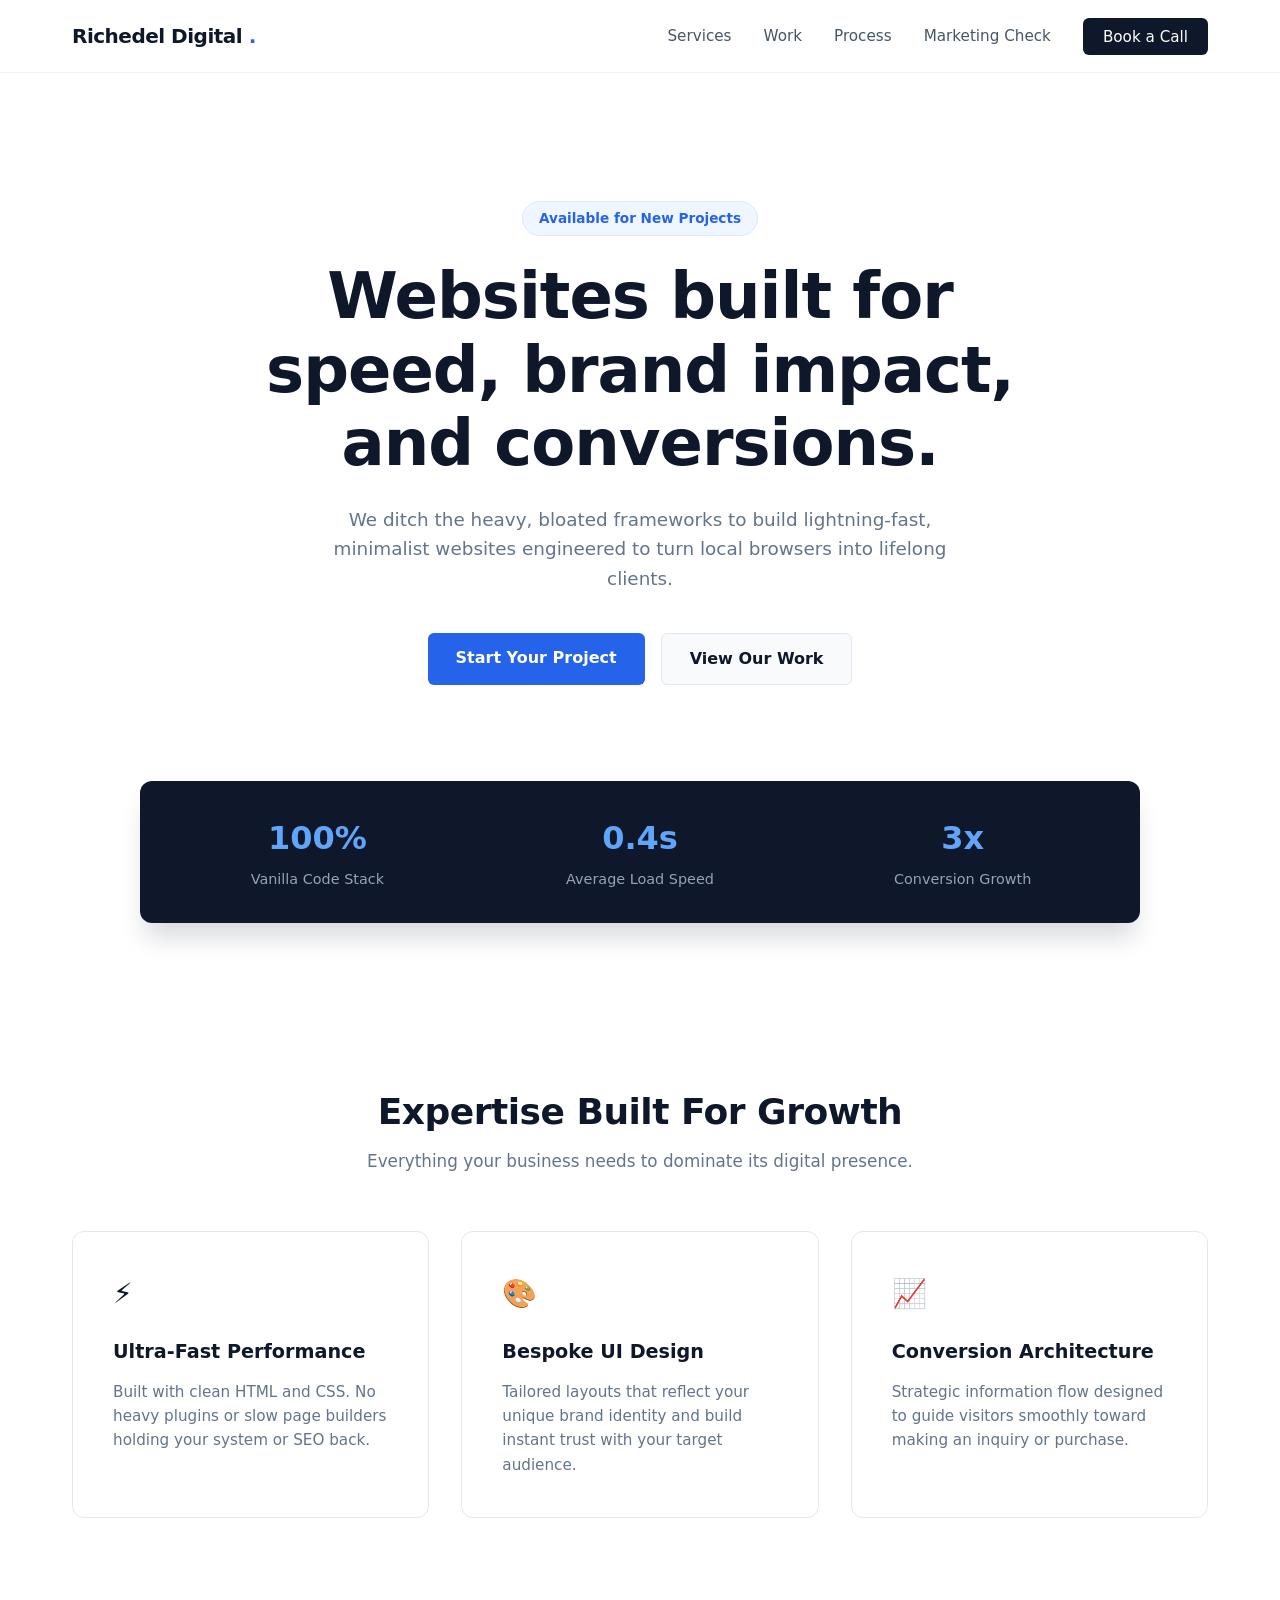
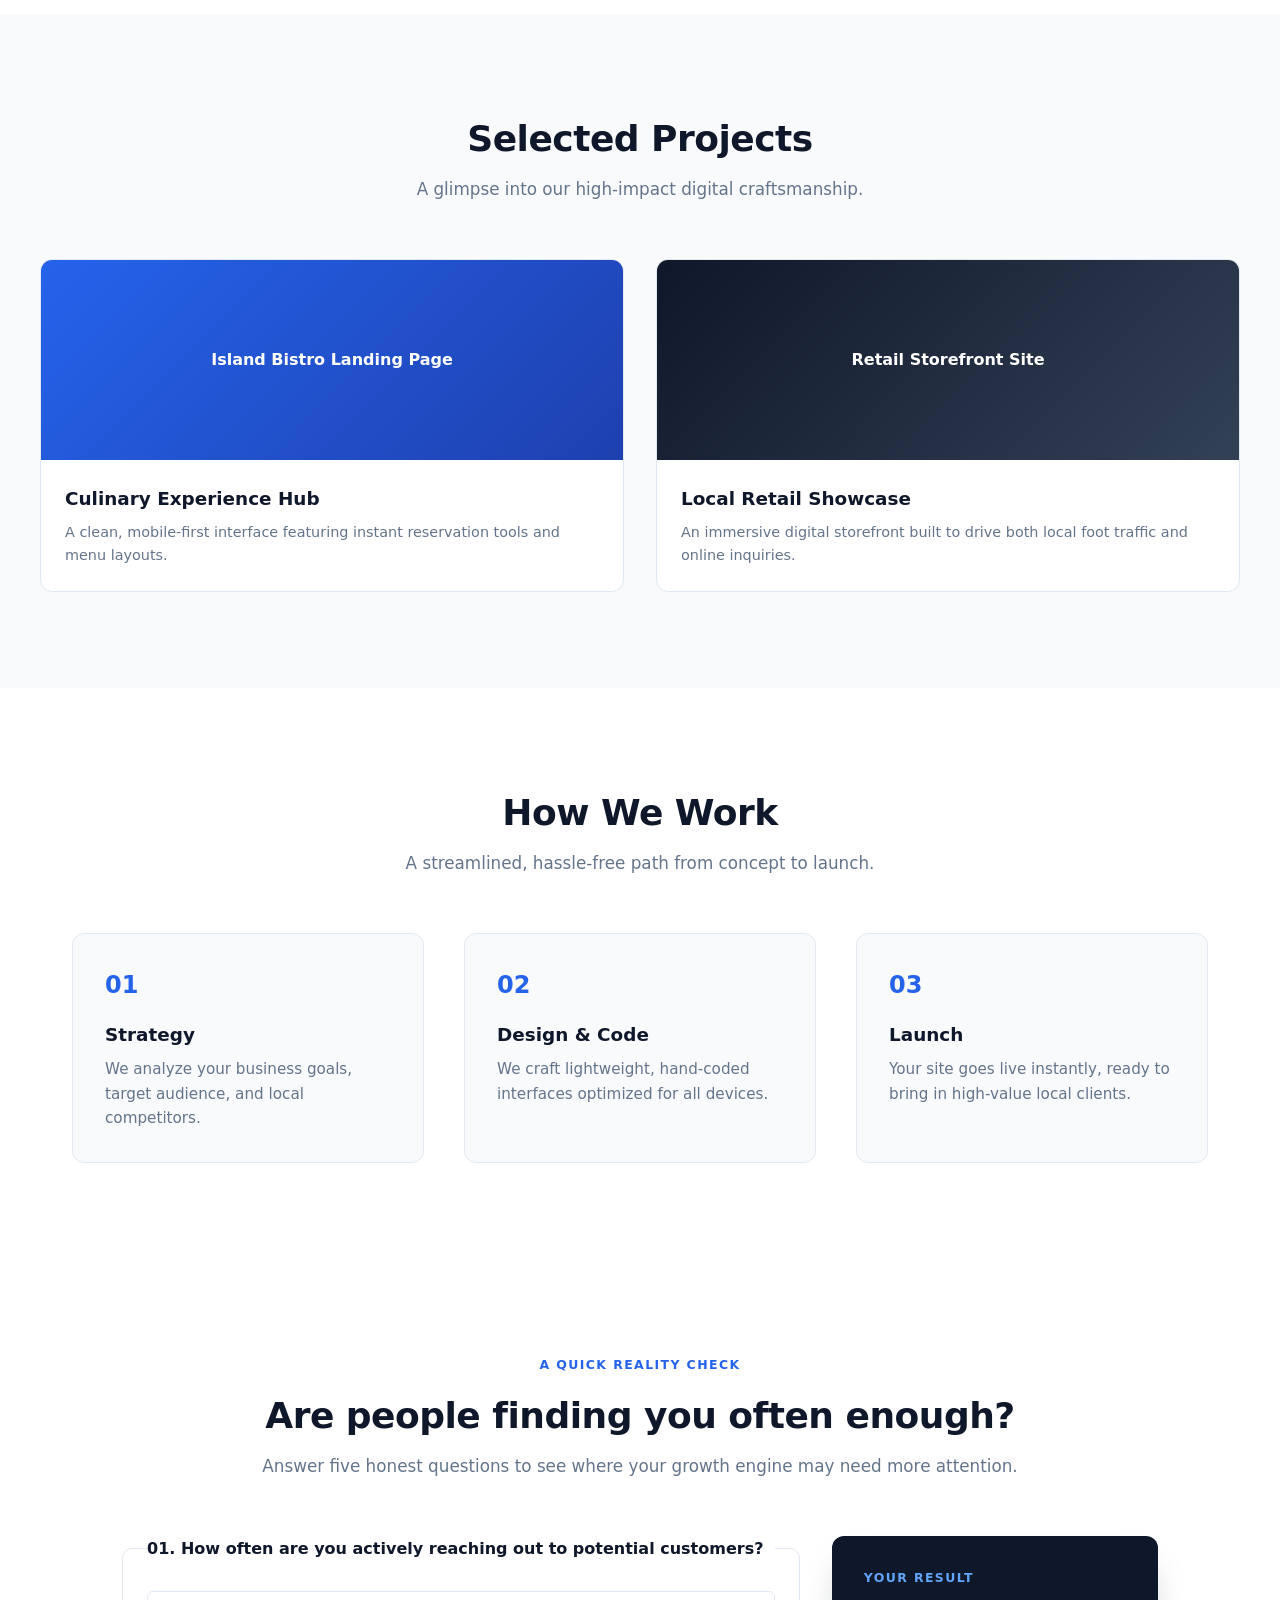
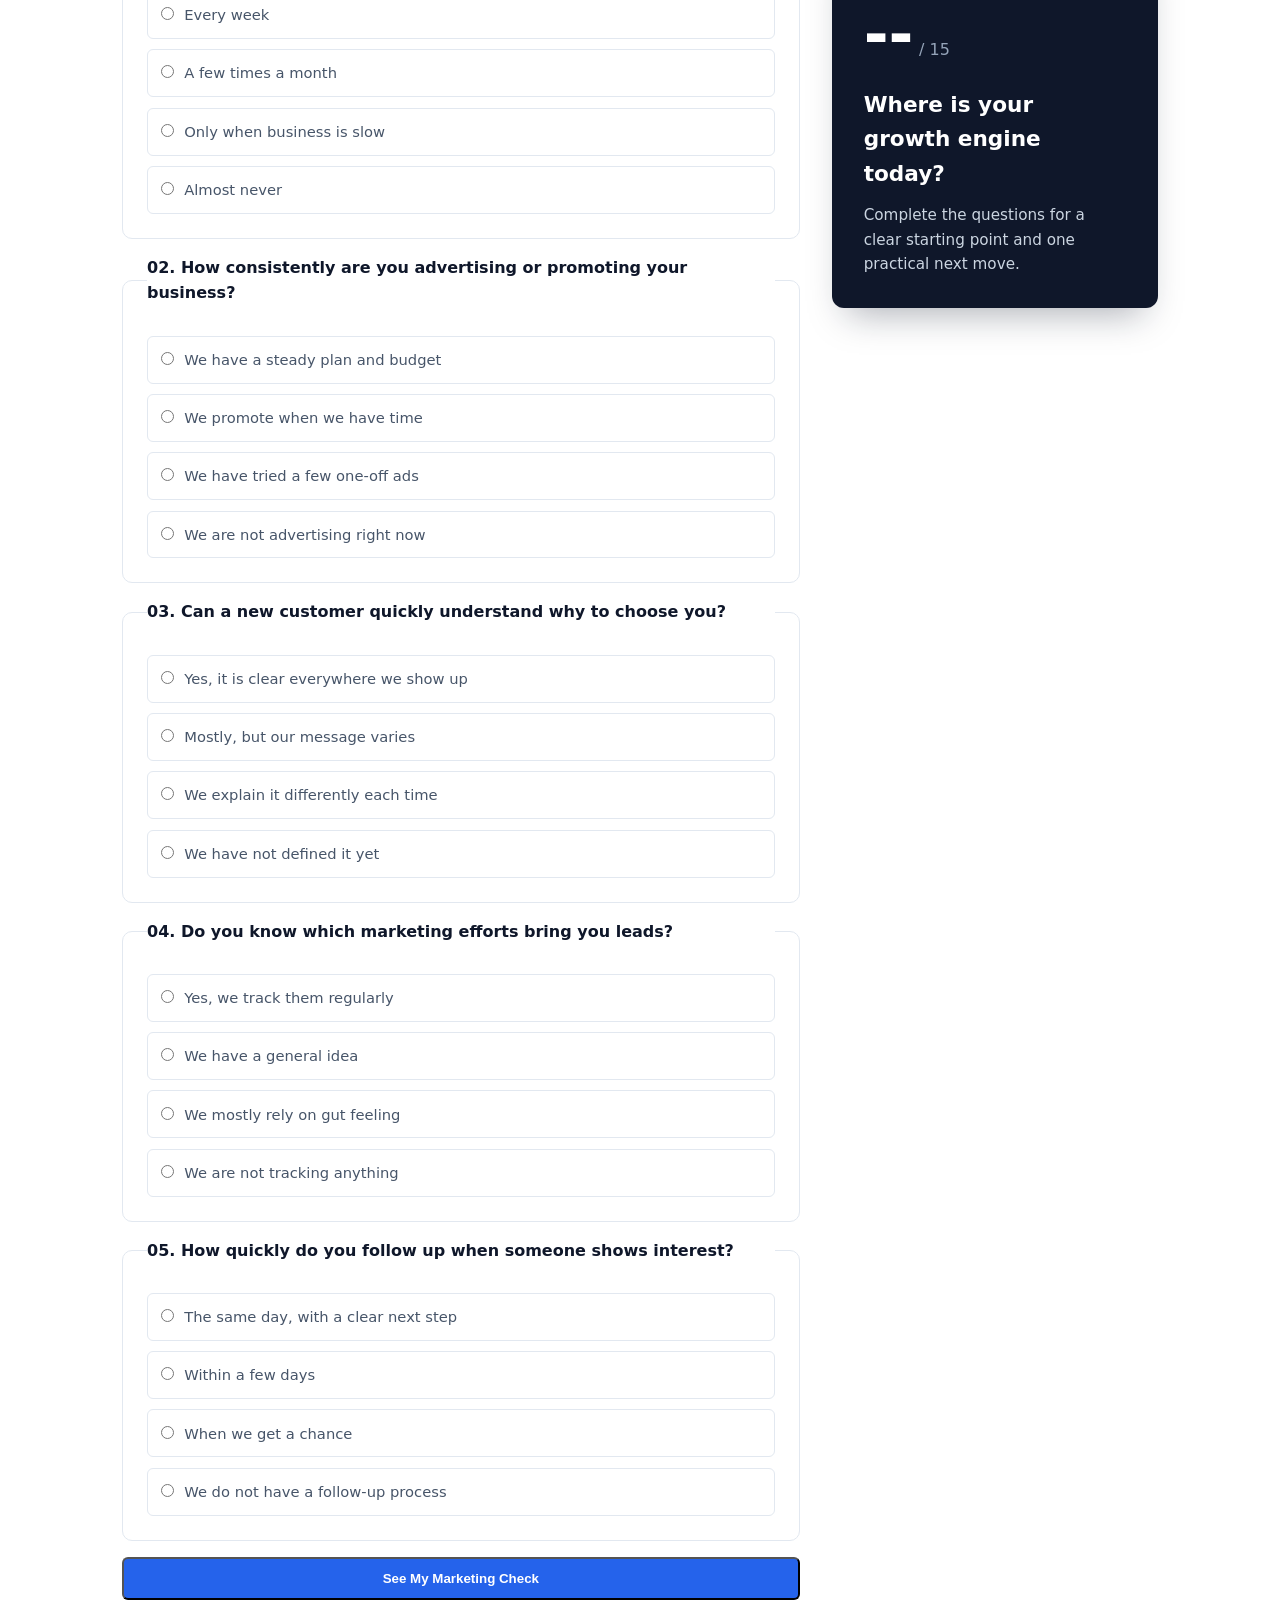
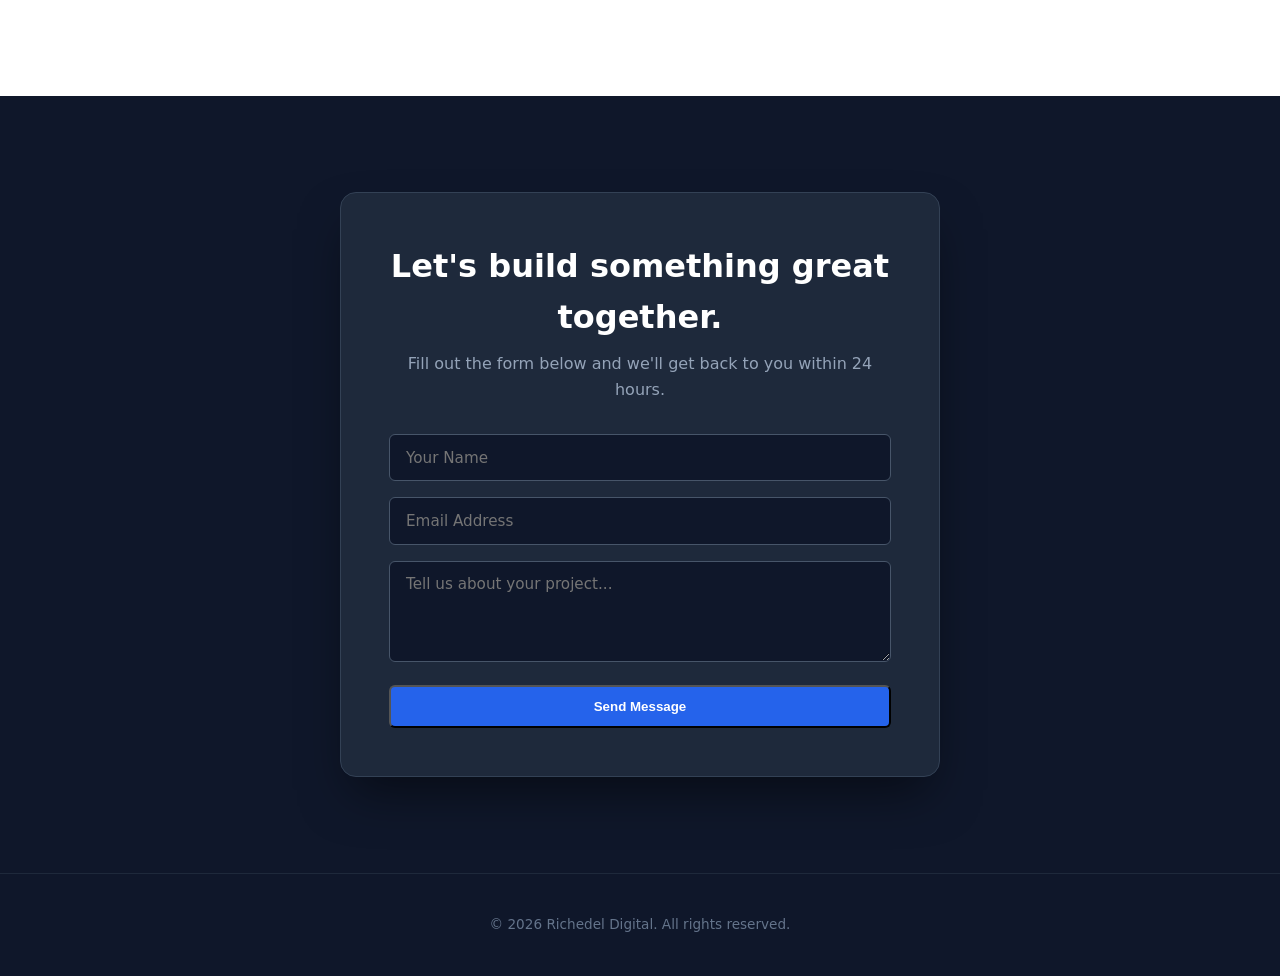
==== index.html @ d56b2005 "Remove constellation animation" ====
<!DOCTYPE html>
<html lang="en">
<head>
  <meta charset="UTF-8">
  <meta name="viewport" content="width=device-width, initial-scale=1.0">
  <title>Richedel Digital | High-Performance Web Design</title>
  <link rel="stylesheet" href="style.css">
</head>
<body>

  <!-- Header / Navigation -->
  <header class="site-header">
    <nav class="nav-container">
      <div class="logo">Richedel Digital
        <span>.</span></div>
      <ul class="nav-links">
        <li><a href="#services">Services</a></li>
        <li><a href="#work">Work</a></li>
        <li><a href="#process">Process</a></li>
        <li><a href="#marketing-check">Marketing Check</a></li>
        <li><a href="#contact" class="nav-cta">Book a Call</a></li>
      </ul>
    </nav>
  </header>

  <main>
    <!-- Hero Section -->
    <section class="hero">
      <div class="hero-badge">Available for New Projects</div>
      <h1>Websites built for speed, brand impact, and conversions.</h1>
      <p>We ditch the heavy, bloated frameworks to build lightning-fast, minimalist websites engineered to turn local browsers into lifelong clients.</p>
      <div class="hero-actions">
        <a href="#contact" class="btn btn-primary">Start Your Project</a>
        <a href="#work" class="btn btn-secondary">View Our Work</a>
      </div>
    </section>

    <!-- Metrics / Social Proof Bar -->
    <section class="metrics-bar">
      <div class="metric-item">
        <h3>100%</h3>
        <p>Vanilla Code Stack</p>
      </div>
      <div class="metric-item">
        <h3>0.4s</h3>
        <p>Average Load Speed</p>
      </div>
      <div class="metric-item">
        <h3>3x</h3>
        <p>Conversion Growth</p>
      </div>
    </section>

    <!-- Services Section -->
    <section id="services" class="section">
      <div class="section-header">
        <h2>Expertise Built For Growth</h2>
        <p>Everything your business needs to dominate its digital presence.</p>
      </div>
      <div class="card-grid">
        <div class="card">
          <div class="card-icon">⚡</div>
          <h3>Ultra-Fast Performance</h3>
          <p>Built with clean HTML and CSS. No heavy plugins or slow page builders holding your system or SEO back.</p>
        </div>
        <div class="card">
          <div class="card-icon">🎨</div>
          <h3>Bespoke UI Design</h3>
          <p>Tailored layouts that reflect your unique brand identity and build instant trust with your target audience.</p>
        </div>
        <div class="card">
          <div class="card-icon">📈</div>
          <h3>Conversion Architecture</h3>
          <p>Strategic information flow designed to guide visitors smoothly toward making an inquiry or purchase.</p>
        </div>
      </div>
    </section>

    <!-- Portfolio / Work Section -->
    <section id="work" class="section bg-alt">
      <div class="section-header">
        <h2>Selected Projects</h2>
        <p>A glimpse into our high-impact digital craftsmanship.</p>
      </div>
      <div class="card-grid">
        <div class="project-card">
          <div class="project-mockup mockup-1">
            <span>Island Bistro Landing Page</span>
          </div>
          <div class="project-info">
            <h3>Culinary Experience Hub</h3>
            <p>A clean, mobile-first interface featuring instant reservation tools and menu layouts.</p>
          </div>
        </div>
        <div class="project-card">
          <div class="project-mockup mockup-2">
            <span>Retail Storefront Site</span>
          </div>
          <div class="project-info">
            <h3>Local Retail Showcase</h3>
            <p>An immersive digital storefront built to drive both local foot traffic and online inquiries.</p>
          </div>
        </div>
      </div>
    </section>

    <!-- Process Section -->
    <section id="process" class="section">
      <div class="section-header">
        <h2>How We Work</h2>
        <p>A streamlined, hassle-free path from concept to launch.</p>
      </div>
      <div class="process-steps">
        <div class="step">
          <span>01</span>
          <h3>Strategy</h3>
          <p>We analyze your business goals, target audience, and local competitors.</p>
        </div>
        <div class="step">
          <span>02</span>
          <h3>Design & Code</h3>
          <p>We craft lightweight, hand-coded interfaces optimized for all devices.</p>
        </div>
        <div class="step">
          <span>03</span>
          <h3>Launch</h3>
          <p>Your site goes live instantly, ready to bring in high-value local clients.</p>
        </div>
      </div>
    </section>

    <!-- Marketing Self-Assessment -->
    <section id="marketing-check" class="section marketing-check-section">
      <div class="section-header">
        <span class="section-kicker">A quick reality check</span>
        <h2>Are people finding you often enough?</h2>
        <p>Answer five honest questions to see where your growth engine may need more attention.</p>
      </div>
      <div class="questionnaire-layout">
        <form class="questionnaire" id="marketing-questionnaire">
          <fieldset class="question-block">
            <legend>01. How often are you actively reaching out to potential customers?</legend>
            <label><input type="radio" name="outreach" value="3" required> Every week</label>
            <label><input type="radio" name="outreach" value="2"> A few times a month</label>
            <label><input type="radio" name="outreach" value="1"> Only when business is slow</label>
            <label><input type="radio" name="outreach" value="0"> Almost never</label>
          </fieldset>

          <fieldset class="question-block">
            <legend>02. How consistently are you advertising or promoting your business?</legend>
            <label><input type="radio" name="advertising" value="3" required> We have a steady plan and budget</label>
            <label><input type="radio" name="advertising" value="2"> We promote when we have time</label>
            <label><input type="radio" name="advertising" value="1"> We have tried a few one-off ads</label>
            <label><input type="radio" name="advertising" value="0"> We are not advertising right now</label>
          </fieldset>

          <fieldset class="question-block">
            <legend>03. Can a new customer quickly understand why to choose you?</legend>
            <label><input type="radio" name="positioning" value="3" required> Yes, it is clear everywhere we show up</label>
            <label><input type="radio" name="positioning" value="2"> Mostly, but our message varies</label>
            <label><input type="radio" name="positioning" value="1"> We explain it differently each time</label>
            <label><input type="radio" name="positioning" value="0"> We have not defined it yet</label>
          </fieldset>

          <fieldset class="question-block">
            <legend>04. Do you know which marketing efforts bring you leads?</legend>
            <label><input type="radio" name="tracking" value="3" required> Yes, we track them regularly</label>
            <label><input type="radio" name="tracking" value="2"> We have a general idea</label>
            <label><input type="radio" name="tracking" value="1"> We mostly rely on gut feeling</label>
            <label><input type="radio" name="tracking" value="0"> We are not tracking anything</label>
          </fieldset>

          <fieldset class="question-block">
            <legend>05. How quickly do you follow up when someone shows interest?</legend>
            <label><input type="radio" name="followup" value="3" required> The same day, with a clear next step</label>
            <label><input type="radio" name="followup" value="2"> Within a few days</label>
            <label><input type="radio" name="followup" value="1"> When we get a chance</label>
            <label><input type="radio" name="followup" value="0"> We do not have a follow-up process</label>
          </fieldset>

          <button type="submit" class="btn btn-primary btn-full">See My Marketing Check</button>
        </form>

        <aside class="questionnaire-result" id="questionnaire-result" aria-live="polite">
          <span class="result-label">Your result</span>
          <div class="result-score"><strong id="result-score">--</strong><span>/ 15</span></div>
          <h3 id="result-title">Where is your growth engine today?</h3>
          <p id="result-message">Complete the questions for a clear starting point and one practical next move.</p>
        </aside>
      </div>
    </section>

    <!-- Contact Section -->
    <section id="contact" class="contact-section">
      <div class="contact-box">
        <h2>Let's build something great together.</h2>
        <p>Fill out the form below and we'll get back to you within 24 hours.</p>
        <form class="contact-form" action="https://formspree.io/f/xbgloyrl" method="POST">
          <div class="form-group">
            <input type="text" name="name" placeholder="Your Name" required>
          </div>
          <div class="form-group">
            <input type="email" name="email" placeholder="Email Address" required>
          </div>
          <div class="form-group">
            <textarea name="message" placeholder="Tell us about your project..." rows="4" required></textarea>
          </div>
          <button type="submit" class="btn btn-primary btn-full">Send Message</button>
        </form>
      </div>
    </section>
  </main>

  <!-- Footer -->
  <footer>
    <p>&copy; 2026 Richedel Digital. All rights reserved.</p>
  </footer>

  <script>
    const questionnaire = document.getElementById('marketing-questionnaire');
    const resultPanel = document.getElementById('questionnaire-result');
    const resultScore = document.getElementById('result-score');
    const resultTitle = document.getElementById('result-title');
    const resultMessage = document.getElementById('result-message');

    questionnaire.addEventListener('submit', (event) => {
      event.preventDefault();
      const answers = new FormData(questionnaire);
      const score = ['outreach', 'advertising', 'positioning', 'tracking', 'followup']
        .reduce((total, question) => total + Number(answers.get(question)), 0);
      let title = 'You have a solid foundation.';
      let message = 'Your next opportunity is consistency: keep showing up, measure what works, and make your website the clearest path to getting in touch.';

      if (score < 6) {
        title = 'Your visibility has room to grow.';
        message = 'Start with a simple weekly outreach rhythm and a clear offer. A focused website can help every interaction turn into a better first impression.';
      } else if (score < 11) {
        title = 'You are moving, but there are gaps.';
        message = 'You have momentum. Tighten your message, choose one channel to commit to, and track where your best inquiries are coming from.';
      }

      resultScore.textContent = score;
      resultTitle.textContent = title;
      resultMessage.textContent = message;
      resultPanel.classList.add('is-complete');
    });

  </script>

</body>
</html>
---- style.css ----
/* Global Setup & Theme */
* {
  margin: 0;
  padding: 0;
  box-sizing: border-box;
}

body {
  font-family: system-ui, -apple-system, BlinkMacSystemFont, "Segoe UI", Roboto, sans-serif;
  color: #0f172a;
  background-color: #ffffff;
  line-height: 1.6;
  overflow-x: hidden;
}

/* Page Opening Curtain Animation Loader */
@keyframes curtainUp {
  0% {
    transform: translateY(0);
  }
  100% {
    transform: translateY(-100%);
    visibility: hidden;
  }
}

@keyframes textReveal {
  0% {
    opacity: 0;
    transform: translateY(15px) scale(0.95);
  }
  40% {
    opacity: 1;
    transform: translateY(0) scale(1);
  }
  75% {
    opacity: 1;
    transform: translateY(0) scale(1);
  }
  100% {
    opacity: 0;
    transform: translateY(-10px) scale(1.02);
  }
}

.page-loader {
  position: fixed;
  top: 0;
  left: 0;
  width: 100vw;
  height: 100vh;
  background-color: #0f172a;
  display: flex;
  justify-content: center;
  align-items: center;
  z-index: 9999;
  animation: curtainUp 0.8s cubic-bezier(0.77, 0, 0.175, 1) 1s forwards;
}

.loader-logo {
  color: #ffffff;
  font-size: clamp(1.75rem, 4vw, 2.5rem);
  font-weight: 800;
  letter-spacing: -1px;
  animation: textReveal 1.4s ease-out forwards;
  text-align: center;
  padding: 0 1rem;
}

.loader-logo span {
  color: #2563eb;
}

/* Header & Navigation */
.site-header {
  position: sticky;
  top: 0;
  background-color: rgba(255, 255, 255, 0.9);
  backdrop-filter: blur(10px);
  border-bottom: 1px solid #f1f5f9;
  z-index: 1000;
}

.nav-container {
  max-width: 1200px;
  margin: 0 auto;
  padding: 1.25rem 2rem;
  display: flex;
  justify-content: space-between;
  align-items: center;
}

.logo {
  font-size: 1.25rem;
  font-weight: 800;
  letter-spacing: -0.5px;
}

.logo span {
  color: #2563eb;
}

.nav-links {
  list-style: none;
  display: flex;
  align-items: center;
  gap: 2rem;
}

.nav-links a {
  text-decoration: none;
  color: #475569;
  font-weight: 500;
  font-size: 0.95rem;
  transition: color 0.2s;
}

.nav-links a:hover {
  color: #2563eb;
}

.nav-cta {
  background-color: #0f172a;
  color: #ffffff !important;
  padding: 0.6rem 1.25rem;
  border-radius: 6px;
  transition: background-color 0.2s, transform 0.2s;
}

.nav-cta:hover {
  background-color: #2563eb;
  transform: translateY(-2px);
}

/* Keyframe Animations */
@keyframes fadeInSlide {
  from {
    opacity: 0;
    transform: translateY(20px);
  }
  to {
    opacity: 1;
    transform: translateY(0);
  }
}

@keyframes subtlePulse {
  0% {
    box-shadow: 0 0 0 0 rgba(37, 99, 235, 0.4);
  }
  70% {
    box-shadow: 0 0 0 10px rgba(37, 99, 235, 0);
  }
  100% {
    box-shadow: 0 0 0 0 rgba(37, 99, 235, 0);
  }
}

/* Hero Section */
.hero {
  max-width: 900px;
  margin: 0 auto;
  padding: 8rem 2rem 6rem;
  text-align: center;
  animation: fadeInSlide 1s ease-out 1s forwards;
  opacity: 0;
}

.hero-badge {
  display: inline-block;
  background-color: #eff6ff;
  color: #2563eb;
  padding: 0.35rem 1rem;
  border-radius: 50px;
  font-size: 0.85rem;
  font-weight: 600;
  margin-bottom: 1.5rem;
  border: 1px solid #dbeafe;
}

.hero h1 {
  font-size: clamp(2.5rem, 5vw, 4rem);
  font-weight: 800;
  letter-spacing: -1px;
  line-height: 1.15;
  color: #0f172a;
  margin-bottom: 1.5rem;
}

.hero p {
  font-size: 1.15rem;
  color: #64748b;
  max-width: 650px;
  margin: 0 auto 2.5rem;
}

.hero-actions {
  display: flex;
  justify-content: center;
  gap: 1rem;
}

/* Buttons */
.btn {
  display: inline-block;
  padding: 0.75rem 1.75rem;
  border-radius: 6px;
  font-weight: 600;
  text-decoration: none;
  transition: all 0.25s ease;
  cursor: pointer;
}

.btn-primary {
  background-color: #2563eb;
  color: #ffffff;
  animation: subtlePulse 3s infinite;
}

.btn-primary:hover {
  background-color: #1d4ed8;
  transform: translateY(-2px);
  box-shadow: 0 6px 20px rgba(37, 99, 235, 0.3);
}

.btn-secondary {
  background-color: #f8fafc;
  color: #0f172a;
  border: 1px solid #e2e8f0;
}

.btn-secondary:hover {
  background-color: #f1f5f9;
  transform: translateY(-2px);
}

.btn-full {
  width: 100%;
  text-align: center;
}

/* Metrics Bar */
.metrics-bar {
  max-width: 1000px;
  margin: 0 auto 4rem;
  padding: 2rem;
  background-color: #0f172a;
  color: #ffffff;
  border-radius: 12px;
  display: grid;
  grid-template-columns: repeat(auto-fit, minmax(200px, 1fr));
  gap: 2rem;
  text-align: center;
  box-shadow: 0 20px 25px -5px rgba(15, 23, 42, 0.15);
}

.metric-item h3 {
  font-size: 2rem;
  font-weight: 800;
  color: #60a5fa;
  margin-bottom: 0.25rem;
}

.metric-item p {
  color: #94a3b8;
  font-size: 0.9rem;
}

/* Common Section Styles */
.section {
  padding: 6rem 2rem;
  max-width: 1200px;
  margin: 0 auto;
}

.bg-alt {
  background-color: #f8fafc;
  max-width: 100%;
}

.bg-alt .section-header, .bg-alt .card-grid {
  max-width: 1200px;
  margin-left: auto;
  margin-right: auto;
}

.section-header {
  text-align: center;
  margin-bottom: 3.5rem;
}

.section-header h2 {
  font-size: 2.25rem;
  font-weight: 800;
  letter-spacing: -0.5px;
  color: #0f172a;
  margin-bottom: 0.5rem;
}

.section-header p {
  color: #64748b;
  font-size: 1.05rem;
}

/* Cards Grid */
.card-grid {
  display: grid;
  grid-template-columns: repeat(auto-fit, minmax(320px, 1fr));
  gap: 2rem;
}

.card {
  background-color: #ffffff;
  padding: 2.5rem;
  border-radius: 12px;
  border: 1px solid #e2e8f0;
  transition: transform 0.3s cubic-bezier(0.16, 1, 0.3, 1), box-shadow 0.3s cubic-bezier(0.16, 1, 0.3, 1), border-color 0.3s;
}

.card:hover {
  transform: translateY(-6px);
  box-shadow: 0 20px 30px -10px rgba(37, 99, 235, 0.1);
  border-color: #93c5fd;
}

.card-icon {
  font-size: 1.75rem;
  margin-bottom: 1.25rem;
  transition: transform 0.3s;
}

.card:hover .card-icon {
  transform: scale(1.1) rotate(5deg);
}

.card h3 {
  font-size: 1.2rem;
  font-weight: 700;
  color: #0f172a;
  margin-bottom: 0.75rem;
}

.card p {
  color: #64748b;
  font-size: 0.95rem;
}

/* Project Cards */
.project-card {
  background-color: #ffffff;
  border-radius: 12px;
  overflow: hidden;
  border: 1px solid #e2e8f0;
  transition: transform 0.3s cubic-bezier(0.16, 1, 0.3, 1), box-shadow 0.3s;
}

.project-card:hover {
  transform: translateY(-6px);
  box-shadow: 0 20px 30px -10px rgba(15, 23, 42, 0.12);
}

.project-mockup {
  height: 200px;
  display: flex;
  align-items: center;
  justify-content: center;
  font-weight: 600;
  color: #ffffff;
  transition: transform 0.5s;
}

.project-card:hover .project-mockup {
  transform: scale(1.03);
}

.mockup-1 {
  background: linear-gradient(135deg, #2563eb, #1e40af);
}

.mockup-2 {
  background: linear-gradient(135deg, #0f172a, #334155);
}

.project-info {
  padding: 1.5rem;
}

.project-info h3 {
  font-size: 1.15rem;
  margin-bottom: 0.5rem;
  color: #0f172a;
}

.project-info p {
  color: #64748b;
  font-size: 0.9rem;
}

/* Process Steps */
.process-steps {
  display: grid;
  grid-template-columns: repeat(auto-fit, minmax(280px, 1fr));
  gap: 2.5rem;
}

.step {
  padding: 2rem;
  background-color: #f8fafc;
  border-radius: 12px;
  border: 1px solid #e2e8f0;
  transition: transform 0.3s, background-color 0.3s;
}

.step:hover {
  transform: translateY(-4px);
  background-color: #ffffff;
  border-color: #cbd5e1;
  box-shadow: 0 10px 20px -5px rgba(0, 0, 0, 0.05);
}

.step span {
  display: block;
  font-size: 1.5rem;
  font-weight: 800;
  color: #2563eb;
  margin-bottom: 1rem;
}

.step h3 {
  font-size: 1.15rem;
  margin-bottom: 0.5rem;
  color: #0f172a;
}

.step p {
  color: #64748b;
  font-size: 0.95rem;
}

/* Marketing Self-Assessment */
.marketing-check-section {
  max-width: 1100px;
}

.section-kicker,
.result-label {
  display: block;
  color: #2563eb;
  font-size: 0.78rem;
  font-weight: 800;
  letter-spacing: 1.4px;
  text-transform: uppercase;
  margin-bottom: 0.75rem;
}

.questionnaire-layout {
  display: grid;
  grid-template-columns: minmax(0, 1.35fr) minmax(280px, 0.65fr);
  gap: 2rem;
  align-items: start;
}

.questionnaire {
  display: grid;
  gap: 1rem;
}

.question-block {
  display: grid;
  gap: 0.65rem;
  padding: 1.5rem;
  border: 1px solid #e2e8f0;
  border-radius: 10px;
  background: #ffffff;
}

.question-block legend {
  width: 100%;
  margin-bottom: 0.35rem;
  color: #0f172a;
  font-size: 1rem;
  font-weight: 700;
}

.question-block label {
  display: flex;
  gap: 0.65rem;
  align-items: flex-start;
  padding: 0.7rem 0.8rem;
  border: 1px solid #e2e8f0;
  border-radius: 6px;
  color: #475569;
  font-size: 0.92rem;
  cursor: pointer;
  transition: border-color 0.2s, background-color 0.2s;
}

.question-block label:hover,
.question-block label:has(input:checked) {
  border-color: #93c5fd;
  background-color: #eff6ff;
  color: #0f172a;
}

.question-block input {
  accent-color: #2563eb;
  margin-top: 0.25rem;
}

.questionnaire-result {
  position: sticky;
  top: 6rem;
  padding: 2rem;
  border-radius: 12px;
  background: #0f172a;
  color: #ffffff;
  box-shadow: 0 20px 35px -15px rgba(15, 23, 42, 0.35);
}

.questionnaire-result .result-label {
  color: #60a5fa;
}

.result-score {
  display: flex;
  align-items: baseline;
  gap: 0.35rem;
  margin: 1rem 0 1.5rem;
  color: #94a3b8;
}

.result-score strong {
  color: #ffffff;
  font-size: 3.75rem;
  line-height: 1;
}

.questionnaire-result h3 {
  margin-bottom: 0.75rem;
  font-size: 1.35rem;
}

.questionnaire-result p {
  color: #cbd5e1;
  font-size: 0.95rem;
}

.questionnaire-result.is-complete {
  border: 1px solid #2563eb;
}

/* Contact Section */
.contact-section {
  padding: 6rem 2rem;
  background-color: #0f172a;
}

.contact-box {
  max-width: 600px;
  margin: 0 auto;
  background-color: #1e293b;
  padding: 3rem;
  border-radius: 16px;
  border: 1px solid #334155;
  text-align: center;
  box-shadow: 0 25px 50px -12px rgba(0, 0, 0, 0.5);
}

.contact-box h2 {
  color: #ffffff;
  font-size: 2rem;
  margin-bottom: 0.5rem;
}

.contact-box p {
  color: #94a3b8;
  margin-bottom: 2rem;
}

.form-group {
  margin-bottom: 1rem;
}

.contact-form input,
.contact-form textarea {
  width: 100%;
  padding: 0.85rem 1rem;
  background-color: #0f172a;
  border: 1px solid #475569;
  border-radius: 6px;
  color: #ffffff;
  font-family: inherit;
  font-size: 0.95rem;
  transition: border-color 0.2s, box-shadow 0.2s;
}

.contact-form input:focus,
.contact-form textarea:focus {
  outline: none;
  border-color: #2563eb;
  box-shadow: 0 0 0 3px rgba(37, 99, 235, 0.2);
}

/* Footer */
footer {
  text-align: center;
  padding: 2.5rem;
  background-color: #0f172a;
  color: #64748b;
  font-size: 0.85rem;
  border-top: 1px solid #1e293b;
}

@media (max-width: 800px) {
  .nav-container {
    padding: 1rem;
    flex-wrap: wrap;
    gap: 0.75rem 1rem;
  }

  .nav-links {
    flex: 1 1 220px;
    flex-wrap: wrap;
    justify-content: flex-end;
    gap: 0.45rem 0.8rem;
  }

  .nav-links a {
    font-size: 0.82rem;
  }

  .nav-cta {
    white-space: nowrap;
  }

  .questionnaire-layout {
    grid-template-columns: 1fr;
  }

  .questionnaire-result {
    position: static;
  }
}
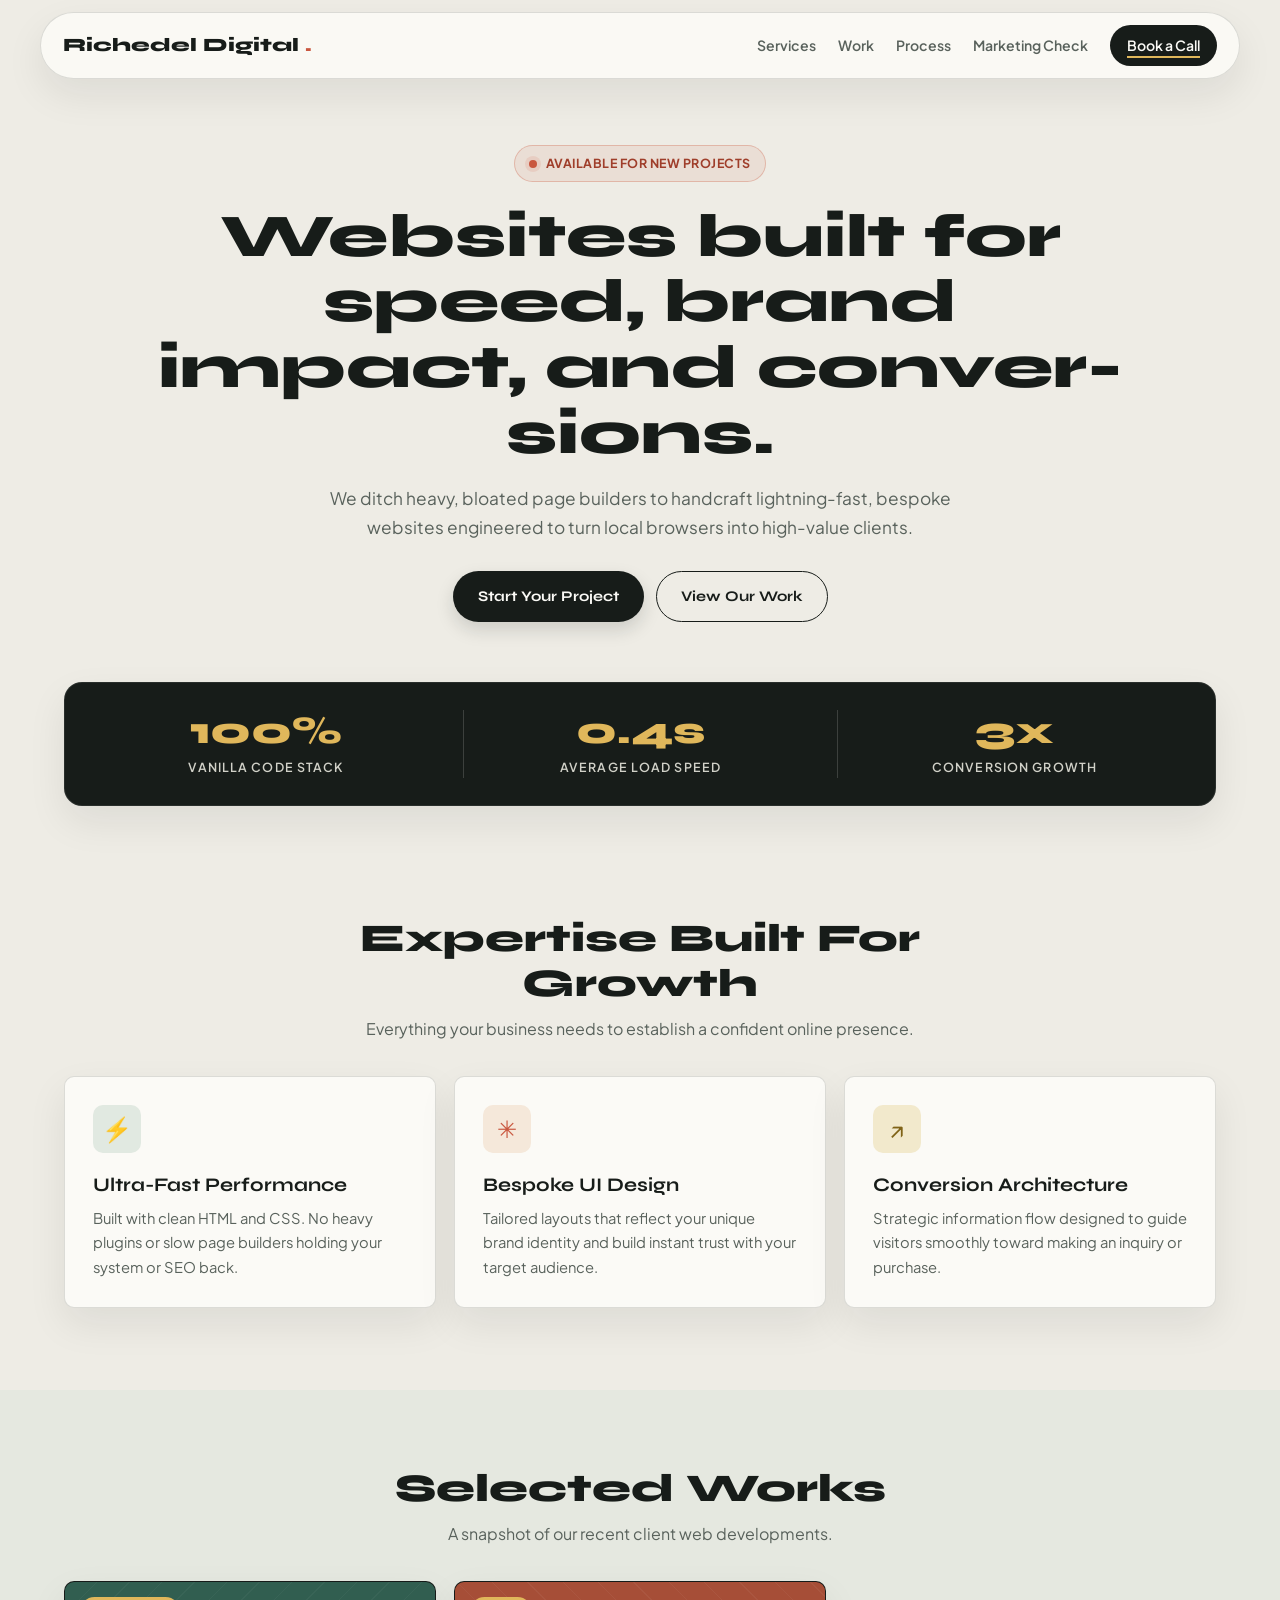
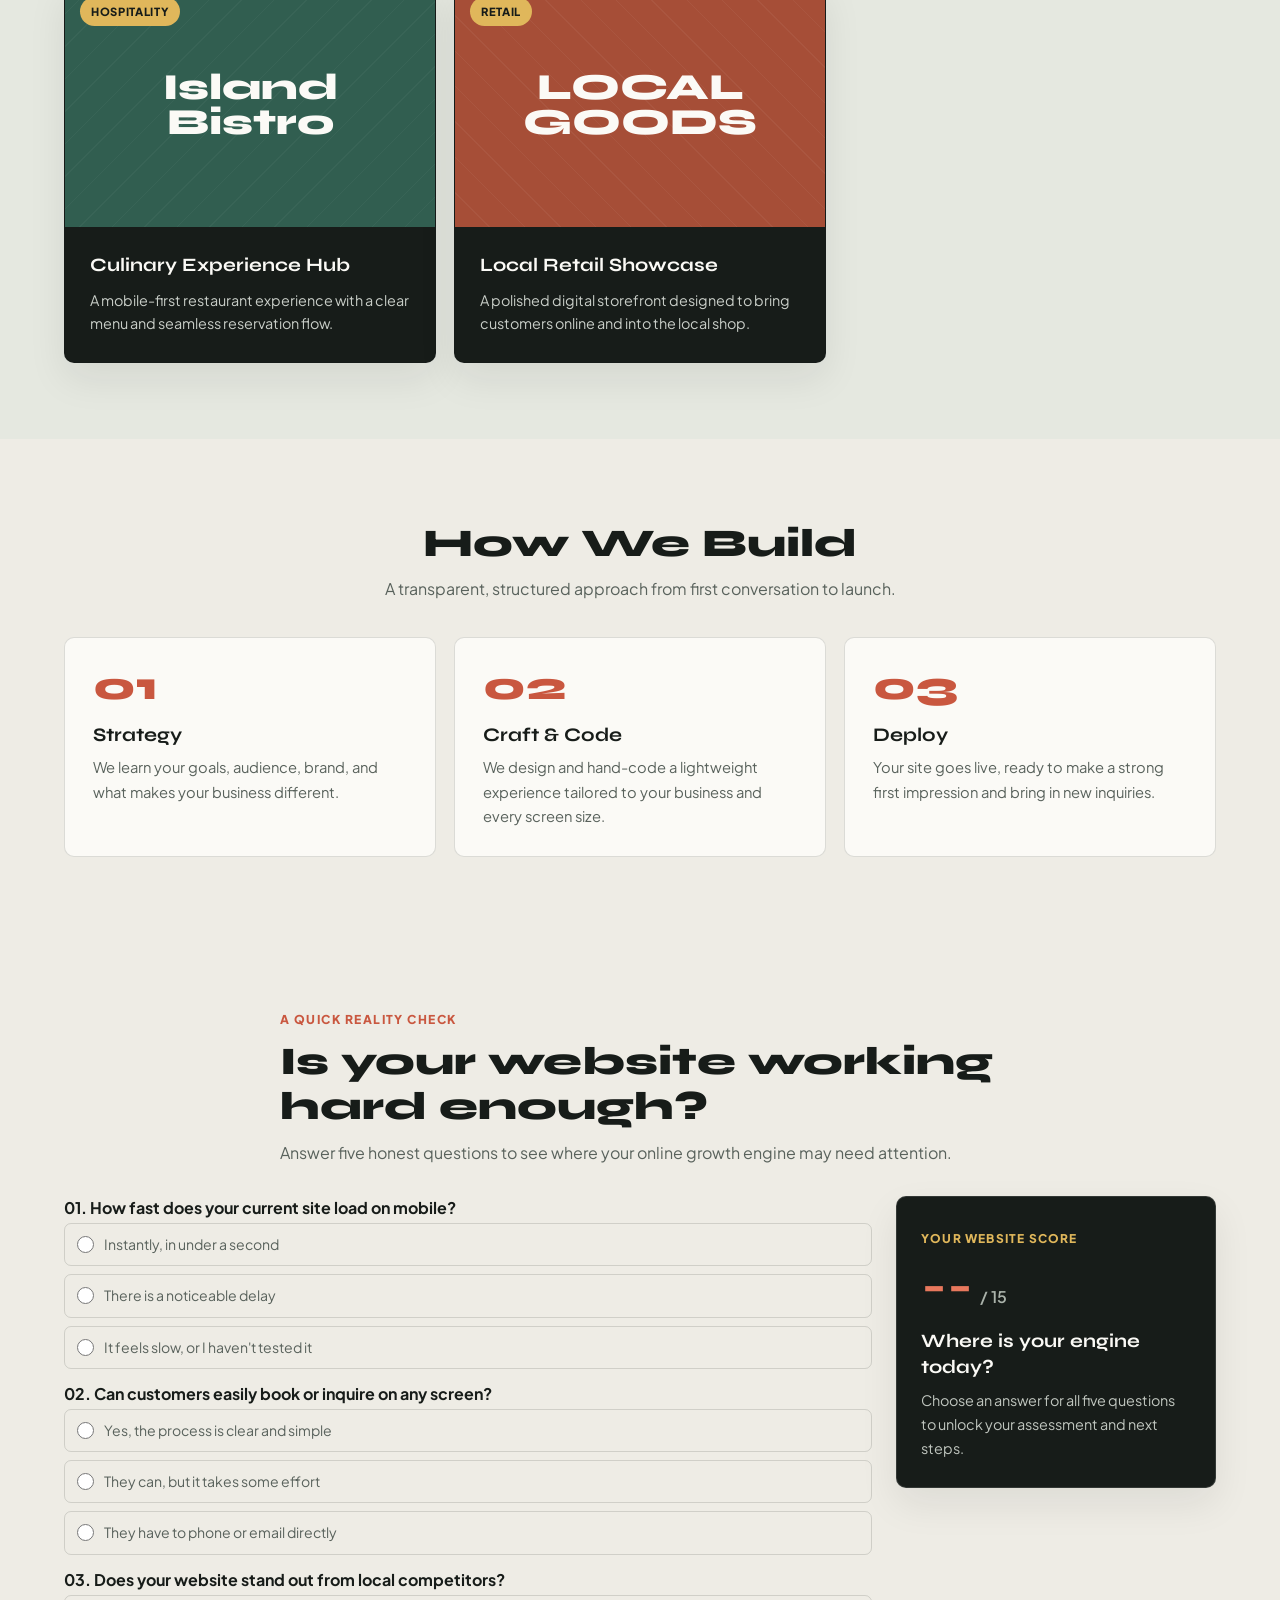
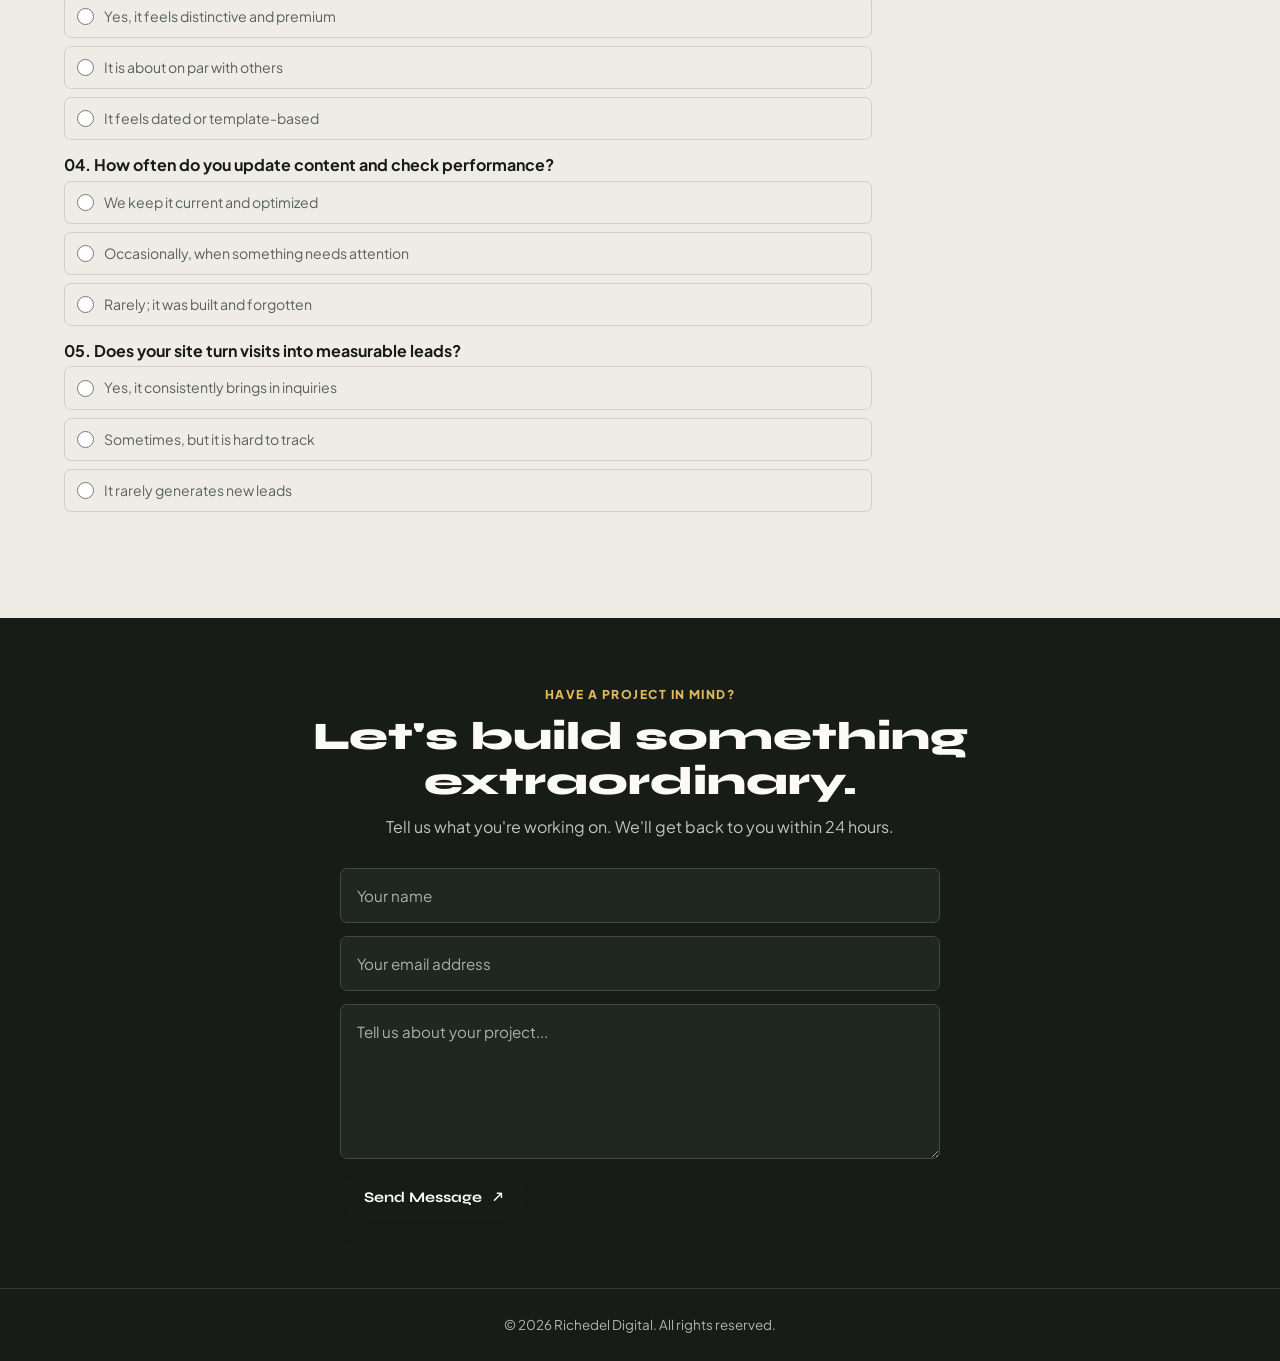
==== commit b8dc2452: "Refresh Richedel Digital site experience" ====
--- a/index.html
+++ b/index.html
@@ -3,8 +3,14 @@
 <head>
   <meta charset="UTF-8">
   <meta name="viewport" content="width=device-width, initial-scale=1.0">
-  <title>Richedel Digital | High-Performance Web Design</title>
+  <meta name="theme-color" content="#eeece5">
+  <meta name="description" content="Richedel Digital builds fast, handcrafted websites for ambitious local businesses.">
+  <title>Richedel Digital | Handcrafted Web Experiences</title>
+  <link rel="preconnect" href="https://fonts.googleapis.com">
+  <link rel="preconnect" href="https://fonts.gstatic.com" crossorigin>
+  <link href="https://fonts.googleapis.com/css2?family=Plus+Jakarta+Sans:wght@400;500;600;700&family=Syne:wght@600;700;800&display=swap" rel="stylesheet">
   <link rel="stylesheet" href="style.css">
+  <script src="script.js" defer></script>
 </head>
 <body>
 
@@ -26,9 +32,9 @@
   <main>
     <!-- Hero Section -->
     <section class="hero">
-      <div class="hero-badge">Available for New Projects</div>
-      <h1>Websites built for speed, brand impact, and conversions.</h1>
-      <p>We ditch the heavy, bloated frameworks to build lightning-fast, minimalist websites engineered to turn local browsers into lifelong clients.</p>
+      <div class="hero-badge"><span class="badge-dot" aria-hidden="true"></span> Available for New Projects</div>
+      <h1>Websites built for speed, brand impact, and conver&shy;sions.</h1>
+      <p>We ditch heavy, bloated page builders to handcraft lightning-fast, bespoke websites engineered to turn local browsers into high-value clients.</p>
       <div class="hero-actions">
         <a href="#contact" class="btn btn-primary">Start Your Project</a>
         <a href="#work" class="btn btn-secondary">View Our Work</a>
@@ -55,21 +61,21 @@
     <section id="services" class="section">
       <div class="section-header">
         <h2>Expertise Built For Growth</h2>
-        <p>Everything your business needs to dominate its digital presence.</p>
+        <p>Everything your business needs to establish a confident online presence.</p>
       </div>
       <div class="card-grid">
         <div class="card">
-          <div class="card-icon">⚡</div>
+          <div class="card-icon" aria-hidden="true">⚡</div>
           <h3>Ultra-Fast Performance</h3>
           <p>Built with clean HTML and CSS. No heavy plugins or slow page builders holding your system or SEO back.</p>
         </div>
         <div class="card">
-          <div class="card-icon">🎨</div>
+          <div class="card-icon" aria-hidden="true">✳</div>
           <h3>Bespoke UI Design</h3>
           <p>Tailored layouts that reflect your unique brand identity and build instant trust with your target audience.</p>
         </div>
         <div class="card">
-          <div class="card-icon">📈</div>
+          <div class="card-icon" aria-hidden="true">↗</div>
           <h3>Conversion Architecture</h3>
           <p>Strategic information flow designed to guide visitors smoothly toward making an inquiry or purchase.</p>
         </div>
@@ -79,26 +85,26 @@
     <!-- Portfolio / Work Section -->
     <section id="work" class="section bg-alt">
       <div class="section-header">
-        <h2>Selected Projects</h2>
-        <p>A glimpse into our high-impact digital craftsmanship.</p>
+        <h2>Selected Works</h2>
+        <p>A snapshot of our recent client web developments.</p>
       </div>
       <div class="card-grid">
         <div class="project-card">
           <div class="project-mockup mockup-1">
-            <span>Island Bistro Landing Page</span>
+            <span class="work-tag">Hospitality</span><span class="project-name">Island<br>Bistro</span>
           </div>
           <div class="project-info">
             <h3>Culinary Experience Hub</h3>
-            <p>A clean, mobile-first interface featuring instant reservation tools and menu layouts.</p>
+            <p>A mobile-first restaurant experience with a clear menu and seamless reservation flow.</p>
           </div>
         </div>
         <div class="project-card">
           <div class="project-mockup mockup-2">
-            <span>Retail Storefront Site</span>
+            <span class="work-tag">Retail</span><span class="project-name">LOCAL<br>GOODS</span>
           </div>
           <div class="project-info">
             <h3>Local Retail Showcase</h3>
-            <p>An immersive digital storefront built to drive both local foot traffic and online inquiries.</p>
+            <p>A polished digital storefront designed to bring customers online and into the local shop.</p>
           </div>
         </div>
       </div>
@@ -107,24 +113,24 @@
     <!-- Process Section -->
     <section id="process" class="section">
       <div class="section-header">
-        <h2>How We Work</h2>
-        <p>A streamlined, hassle-free path from concept to launch.</p>
+        <h2>How We Build</h2>
+        <p>A transparent, structured approach from first conversation to launch.</p>
       </div>
       <div class="process-steps">
         <div class="step">
           <span>01</span>
           <h3>Strategy</h3>
-          <p>We analyze your business goals, target audience, and local competitors.</p>
+          <p>We learn your goals, audience, brand, and what makes your business different.</p>
         </div>
         <div class="step">
           <span>02</span>
-          <h3>Design & Code</h3>
-          <p>We craft lightweight, hand-coded interfaces optimized for all devices.</p>
+          <h3>Craft &amp; Code</h3>
+          <p>We design and hand-code a lightweight experience tailored to your business and every screen size.</p>
         </div>
         <div class="step">
           <span>03</span>
-          <h3>Launch</h3>
-          <p>Your site goes live instantly, ready to bring in high-value local clients.</p>
+          <h3>Deploy</h3>
+          <p>Your site goes live, ready to make a strong first impression and bring in new inquiries.</p>
         </div>
       </div>
     </section>
@@ -133,59 +139,52 @@
     <section id="marketing-check" class="section marketing-check-section">
       <div class="section-header">
         <span class="section-kicker">A quick reality check</span>
-        <h2>Are people finding you often enough?</h2>
-        <p>Answer five honest questions to see where your growth engine may need more attention.</p>
+          <h2>Is your website working hard enough?</h2>
+          <p>Answer five honest questions to see where your online growth engine may need attention.</p>
       </div>
       <div class="questionnaire-layout">
-        <form class="questionnaire" id="marketing-questionnaire">
-          <fieldset class="question-block">
-            <legend>01. How often are you actively reaching out to potential customers?</legend>
-            <label><input type="radio" name="outreach" value="3" required> Every week</label>
-            <label><input type="radio" name="outreach" value="2"> A few times a month</label>
-            <label><input type="radio" name="outreach" value="1"> Only when business is slow</label>
-            <label><input type="radio" name="outreach" value="0"> Almost never</label>
-          </fieldset>
-
-          <fieldset class="question-block">
-            <legend>02. How consistently are you advertising or promoting your business?</legend>
-            <label><input type="radio" name="advertising" value="3" required> We have a steady plan and budget</label>
-            <label><input type="radio" name="advertising" value="2"> We promote when we have time</label>
-            <label><input type="radio" name="advertising" value="1"> We have tried a few one-off ads</label>
-            <label><input type="radio" name="advertising" value="0"> We are not advertising right now</label>
-          </fieldset>
-
-          <fieldset class="question-block">
-            <legend>03. Can a new customer quickly understand why to choose you?</legend>
-            <label><input type="radio" name="positioning" value="3" required> Yes, it is clear everywhere we show up</label>
-            <label><input type="radio" name="positioning" value="2"> Mostly, but our message varies</label>
-            <label><input type="radio" name="positioning" value="1"> We explain it differently each time</label>
-            <label><input type="radio" name="positioning" value="0"> We have not defined it yet</label>
-          </fieldset>
-
-          <fieldset class="question-block">
-            <legend>04. Do you know which marketing efforts bring you leads?</legend>
-            <label><input type="radio" name="tracking" value="3" required> Yes, we track them regularly</label>
-            <label><input type="radio" name="tracking" value="2"> We have a general idea</label>
-            <label><input type="radio" name="tracking" value="1"> We mostly rely on gut feeling</label>
-            <label><input type="radio" name="tracking" value="0"> We are not tracking anything</label>
-          </fieldset>
-
-          <fieldset class="question-block">
-            <legend>05. How quickly do you follow up when someone shows interest?</legend>
-            <label><input type="radio" name="followup" value="3" required> The same day, with a clear next step</label>
-            <label><input type="radio" name="followup" value="2"> Within a few days</label>
-            <label><input type="radio" name="followup" value="1"> When we get a chance</label>
-            <label><input type="radio" name="followup" value="0"> We do not have a follow-up process</label>
-          </fieldset>
-
-          <button type="submit" class="btn btn-primary btn-full">See My Marketing Check</button>
+        <form class="questionnaire" id="website-check">
+          <fieldset class="question-block">
+            <legend>01. How fast does your current site load on mobile?</legend>
+            <label><input type="radio" name="speed" value="3" required> Instantly, in under a second</label>
+            <label><input type="radio" name="speed" value="2"> There is a noticeable delay</label>
+            <label><input type="radio" name="speed" value="1"> It feels slow, or I haven't tested it</label>
+          </fieldset>
+
+          <fieldset class="question-block">
+            <legend>02. Can customers easily book or inquire on any screen?</legend>
+            <label><input type="radio" name="booking" value="3" required> Yes, the process is clear and simple</label>
+            <label><input type="radio" name="booking" value="2"> They can, but it takes some effort</label>
+            <label><input type="radio" name="booking" value="1"> They have to phone or email directly</label>
+          </fieldset>
+
+          <fieldset class="question-block">
+            <legend>03. Does your website stand out from local competitors?</legend>
+            <label><input type="radio" name="design" value="3" required> Yes, it feels distinctive and premium</label>
+            <label><input type="radio" name="design" value="2"> It is about on par with others</label>
+            <label><input type="radio" name="design" value="1"> It feels dated or template-based</label>
+          </fieldset>
+
+          <fieldset class="question-block">
+            <legend>04. How often do you update content and check performance?</legend>
+            <label><input type="radio" name="maintenance" value="3" required> We keep it current and optimized</label>
+            <label><input type="radio" name="maintenance" value="2"> Occasionally, when something needs attention</label>
+            <label><input type="radio" name="maintenance" value="1"> Rarely; it was built and forgotten</label>
+          </fieldset>
+
+          <fieldset class="question-block">
+            <legend>05. Does your site turn visits into measurable leads?</legend>
+            <label><input type="radio" name="leads" value="3" required> Yes, it consistently brings in inquiries</label>
+            <label><input type="radio" name="leads" value="2"> Sometimes, but it is hard to track</label>
+            <label><input type="radio" name="leads" value="1"> It rarely generates new leads</label>
+          </fieldset>
         </form>
 
-        <aside class="questionnaire-result" id="questionnaire-result" aria-live="polite">
-          <span class="result-label">Your result</span>
+        <aside class="questionnaire-result" id="questionnaire-result" aria-live="polite" aria-atomic="true">
+          <span class="result-label">Your website score</span>
           <div class="result-score"><strong id="result-score">--</strong><span>/ 15</span></div>
-          <h3 id="result-title">Where is your growth engine today?</h3>
-          <p id="result-message">Complete the questions for a clear starting point and one practical next move.</p>
+          <h3 id="result-title">Where is your engine today?</h3>
+          <p id="result-message">Choose an answer for all five questions to unlock your assessment and next steps.</p>
         </aside>
       </div>
     </section>
@@ -193,19 +192,23 @@
     <!-- Contact Section -->
     <section id="contact" class="contact-section">
       <div class="contact-box">
-        <h2>Let's build something great together.</h2>
-        <p>Fill out the form below and we'll get back to you within 24 hours.</p>
+        <span class="section-kicker">Have a project in mind?</span>
+        <h2>Let's build something extra&shy;ordinary.</h2>
+        <p>Tell us what you're working on. We'll get back to you within 24 hours.</p>
         <form class="contact-form" action="https://formspree.io/f/xbgloyrl" method="POST">
           <div class="form-group">
-            <input type="text" name="name" placeholder="Your Name" required>
+            <label class="visually-hidden" for="contact-name">Your name</label>
+            <input id="contact-name" type="text" name="name" placeholder="Your name" autocomplete="name" required>
           </div>
           <div class="form-group">
-            <input type="email" name="email" placeholder="Email Address" required>
+            <label class="visually-hidden" for="contact-email">Your email address</label>
+            <input id="contact-email" type="email" name="email" placeholder="Your email address" autocomplete="email" required>
           </div>
           <div class="form-group">
-            <textarea name="message" placeholder="Tell us about your project..." rows="4" required></textarea>
-          </div>
-          <button type="submit" class="btn btn-primary btn-full">Send Message</button>
+            <label class="visually-hidden" for="contact-message">Tell us about your project</label>
+            <textarea id="contact-message" name="message" placeholder="Tell us about your project..." rows="5" required></textarea>
+          </div>
+          <button type="submit" class="btn btn-primary">Send Message <span aria-hidden="true">↗</span></button>
         </form>
       </div>
     </section>
@@ -216,36 +219,7 @@
     <p>&copy; 2026 Richedel Digital. All rights reserved.</p>
   </footer>
 
-  <script>
-    const questionnaire = document.getElementById('marketing-questionnaire');
-    const resultPanel = document.getElementById('questionnaire-result');
-    const resultScore = document.getElementById('result-score');
-    const resultTitle = document.getElementById('result-title');
-    const resultMessage = document.getElementById('result-message');
-
-    questionnaire.addEventListener('submit', (event) => {
-      event.preventDefault();
-      const answers = new FormData(questionnaire);
-      const score = ['outreach', 'advertising', 'positioning', 'tracking', 'followup']
-        .reduce((total, question) => total + Number(answers.get(question)), 0);
-      let title = 'You have a solid foundation.';
-      let message = 'Your next opportunity is consistency: keep showing up, measure what works, and make your website the clearest path to getting in touch.';
-
-      if (score < 6) {
-        title = 'Your visibility has room to grow.';
-        message = 'Start with a simple weekly outreach rhythm and a clear offer. A focused website can help every interaction turn into a better first impression.';
-      } else if (score < 11) {
-        title = 'You are moving, but there are gaps.';
-        message = 'You have momentum. Tighten your message, choose one channel to commit to, and track where your best inquiries are coming from.';
-      }
-
-      resultScore.textContent = score;
-      resultTitle.textContent = title;
-      resultMessage.textContent = message;
-      resultPanel.classList.add('is-complete');
-    });
-
-  </script>
-
+      <script async src="https://pagead2.googlesyndication.com/pagead/js/adsbygoogle.js?client=ca-pub-8288049570455149"
+     crossorigin="anonymous"></script>
 </body>
 </html>
--- a/style.css
+++ b/style.css
@@ -1,142 +1,703 @@
-/* Global Setup & Theme */
+:root {
+  --paper: #eeece5;
+  --surface: #fbfaf6;
+  --ink: #171c19;
+  --muted: #59625c;
+  --line: rgba(23, 28, 25, 0.14);
+  --coral: #c9573f;
+  --green: #315e50;
+  --gold: #e0b75b;
+  --shadow: 0 16px 38px rgba(23, 28, 25, 0.08);
+  --heading: "Syne", sans-serif;
+  --body: "Plus Jakarta Sans", sans-serif;
+}
+
 * {
+  box-sizing: border-box;
   margin: 0;
   padding: 0;
-  box-sizing: border-box;
+}
+
+html {
+  scroll-behavior: smooth;
+  scroll-padding-top: 100px;
 }
 
 body {
-  font-family: system-ui, -apple-system, BlinkMacSystemFont, "Segoe UI", Roboto, sans-serif;
-  color: #0f172a;
-  background-color: #ffffff;
-  line-height: 1.6;
   overflow-x: hidden;
-}
-
-/* Page Opening Curtain Animation Loader */
-@keyframes curtainUp {
-  0% {
-    transform: translateY(0);
-  }
-  100% {
-    transform: translateY(-100%);
-    visibility: hidden;
-  }
-}
-
-@keyframes textReveal {
-  0% {
-    opacity: 0;
-    transform: translateY(15px) scale(0.95);
-  }
-  40% {
-    opacity: 1;
-    transform: translateY(0) scale(1);
-  }
-  75% {
-    opacity: 1;
-    transform: translateY(0) scale(1);
-  }
-  100% {
-    opacity: 0;
-    transform: translateY(-10px) scale(1.02);
-  }
-}
-
-.page-loader {
-  position: fixed;
-  top: 0;
-  left: 0;
-  width: 100vw;
-  height: 100vh;
-  background-color: #0f172a;
-  display: flex;
-  justify-content: center;
-  align-items: center;
-  z-index: 9999;
-  animation: curtainUp 0.8s cubic-bezier(0.77, 0, 0.175, 1) 1s forwards;
-}
-
-.loader-logo {
-  color: #ffffff;
-  font-size: clamp(1.75rem, 4vw, 2.5rem);
-  font-weight: 800;
-  letter-spacing: -1px;
-  animation: textReveal 1.4s ease-out forwards;
-  text-align: center;
-  padding: 0 1rem;
-}
-
-.loader-logo span {
-  color: #2563eb;
-}
-
-/* Header & Navigation */
+  background: var(--paper);
+  color: var(--ink);
+  font-family: var(--body);
+  line-height: 1.65;
+}
+
+button,
+input,
+textarea {
+  font: inherit;
+}
+
+a {
+  color: inherit;
+}
+
 .site-header {
   position: sticky;
-  top: 0;
-  background-color: rgba(255, 255, 255, 0.9);
-  backdrop-filter: blur(10px);
-  border-bottom: 1px solid #f1f5f9;
-  z-index: 1000;
+  top: 12px;
+  z-index: 10;
+  padding: 0 24px;
 }
 
 .nav-container {
+  display: flex;
+  align-items: center;
+  justify-content: space-between;
+  gap: 24px;
   max-width: 1200px;
   margin: 0 auto;
-  padding: 1.25rem 2rem;
-  display: flex;
-  justify-content: space-between;
-  align-items: center;
+  padding: 12px 22px;
+  border: 1px solid var(--line);
+  border-radius: 999px;
+  background: rgba(251, 250, 246, 0.92);
+  box-shadow: var(--shadow);
+  backdrop-filter: blur(14px);
 }
 
 .logo {
-  font-size: 1.25rem;
+  flex: 0 0 auto;
+  font-family: var(--heading);
+  font-size: 1.18rem;
   font-weight: 800;
-  letter-spacing: -0.5px;
+  text-decoration: none;
 }
 
 .logo span {
-  color: #2563eb;
+  color: var(--coral);
 }
 
 .nav-links {
-  list-style: none;
   display: flex;
   align-items: center;
-  gap: 2rem;
+  gap: 22px;
+  list-style: none;
 }
 
 .nav-links a {
+  position: relative;
+  display: inline-block;
+  color: var(--muted);
+  font-size: 0.88rem;
+  font-weight: 600;
   text-decoration: none;
-  color: #475569;
-  font-weight: 500;
+  transition: color 180ms ease, background-color 180ms ease;
+}
+
+.nav-links a[aria-current="location"] {
+  color: var(--ink);
+}
+
+.nav-links a::after {
+  position: absolute;
+  right: 0;
+  bottom: -5px;
+  left: 0;
+  height: 2px;
+  background: var(--coral);
+  content: "";
+  transform: scaleX(0);
+  transform-origin: left center;
+  transition: transform 380ms ease-in-out;
+}
+
+.nav-links a[aria-current="location"]::after {
+  transform: scaleX(1);
+}
+
+.nav-links a:hover,
+.nav-links a:focus-visible {
+  color: var(--coral);
+}
+
+.nav-links .nav-cta {
+  padding: 9px 17px;
+  border-radius: 999px;
+  background: var(--ink);
+  color: var(--surface);
+}
+
+.nav-links .nav-cta[aria-current="location"] {
+  color: var(--surface);
+}
+
+.nav-links .nav-cta::after {
+  right: 17px;
+  bottom: 8px;
+  left: 17px;
+  background: var(--gold);
+}
+
+.nav-links .nav-cta:hover,
+.nav-links .nav-cta:focus-visible {
+  background: var(--green);
+  color: white;
+}
+
+.hero {
+  max-width: 1200px;
+  margin: 0 auto;
+  padding: 78px 24px 56px;
+  text-align: center;
+  animation: rise-in 700ms ease both;
+}
+
+.badge,
+.hero-badge {
+  display: inline-flex;
+  align-items: center;
+  gap: 9px;
+  padding: 7px 14px;
+  border: 1px solid rgba(201, 87, 63, 0.3);
+  border-radius: 999px;
+  background: rgba(201, 87, 63, 0.09);
+  color: #9f3e2b;
+  font-size: 0.78rem;
+  font-weight: 700;
+  letter-spacing: 0.04em;
+  text-transform: uppercase;
+}
+
+.badge-dot {
+  width: 8px;
+  height: 8px;
+  flex: 0 0 8px;
+  border-radius: 50%;
+  background: var(--coral);
+  box-shadow: 0 0 0 4px rgba(201, 87, 63, 0.12);
+  animation: pulse 2s ease-in-out infinite;
+}
+
+.hero h1 {
+  max-width: 970px;
+  margin: 22px auto 18px;
+  font-family: var(--heading);
+  font-size: 3.8rem;
+  font-weight: 800;
+  line-height: 1.08;
+}
+
+.hero > p {
+  max-width: 690px;
+  margin: 0 auto 30px;
+  color: var(--muted);
+  font-size: 1.08rem;
+}
+
+.hero-actions {
+  display: flex;
+  flex-wrap: wrap;
+  align-items: center;
+  justify-content: center;
+  gap: 12px;
+}
+
+.btn {
+  display: inline-flex;
+  min-height: 50px;
+  align-items: center;
+  justify-content: center;
+  gap: 10px;
+  padding: 12px 24px;
+  border: 1px solid transparent;
+  border-radius: 999px;
+  cursor: pointer;
+  font-family: var(--heading);
+  font-size: 0.92rem;
+  font-weight: 700;
+  text-align: center;
+  text-decoration: none;
+  transition: transform 180ms ease, background-color 180ms ease, border-color 180ms ease;
+}
+
+.btn:hover {
+  transform: translateY(-2px);
+}
+
+.btn-primary {
+  background: var(--ink);
+  color: var(--surface);
+  box-shadow: 0 8px 18px rgba(23, 28, 25, 0.15);
+}
+
+.btn-primary:hover {
+  background: var(--green);
+}
+
+.btn-secondary {
+  border-color: var(--ink);
+  background: transparent;
+  color: var(--ink);
+}
+
+.btn-secondary:hover {
+  background: var(--ink);
+  color: var(--surface);
+}
+
+.metrics-bar {
+  display: grid;
+  grid-template-columns: repeat(3, minmax(0, 1fr));
+  gap: 20px;
+  max-width: 1152px;
+  margin: 4px auto 28px;
+  padding: 27px 24px;
+  border: 1px solid rgba(255, 255, 255, 0.08);
+  border-radius: 18px;
+  background: var(--ink);
+  box-shadow: var(--shadow);
+  text-align: center;
+}
+
+.metric-item + .metric-item {
+  border-left: 1px solid rgba(255, 255, 255, 0.16);
+}
+
+.metric-item h3 {
+  color: var(--gold);
+  font-family: var(--heading);
+  font-size: 2.4rem;
+  font-weight: 800;
+  line-height: 1.1;
+}
+
+.metric-item p {
+  margin-top: 5px;
+  color: #d1d1c8;
+  font-size: 0.78rem;
+  font-weight: 600;
+  letter-spacing: 0.09em;
+  text-transform: uppercase;
+}
+
+.section {
+  max-width: 1200px;
+  margin: 0 auto;
+  padding: 82px 24px;
+}
+
+.section-header {
+  max-width: 720px;
+  margin: 0 auto 34px;
+  text-align: center;
+}
+
+.section-header h2,
+.contact-box h2 {
+  font-family: var(--heading);
+  font-size: 2.45rem;
+  font-weight: 800;
+  line-height: 1.15;
+}
+
+.section-header p {
+  margin-top: 10px;
+  color: var(--muted);
+  font-size: 1rem;
+}
+
+.section-kicker {
+  display: block;
+  margin-bottom: 10px;
+  color: var(--coral);
+  font-size: 0.76rem;
+  font-weight: 800;
+  letter-spacing: 0.12em;
+  text-transform: uppercase;
+}
+
+.card-grid,
+.process-steps,
+.work-grid {
+  display: grid;
+  grid-template-columns: repeat(3, minmax(0, 1fr));
+  gap: 18px;
+}
+
+.card,
+.step {
+  min-width: 0;
+  padding: 28px;
+  border: 1px solid var(--line);
+  border-radius: 10px;
+  background: var(--surface);
+  box-shadow: var(--shadow);
+  transition: transform 220ms ease, border-color 220ms ease;
+}
+
+.card:hover,
+.step:hover {
+  transform: translateY(-4px);
+  border-color: rgba(49, 94, 80, 0.55);
+}
+
+.card-icon {
+  display: inline-flex;
+  width: 48px;
+  height: 48px;
+  align-items: center;
+  justify-content: center;
+  margin-bottom: 20px;
+  border-radius: 10px;
+  background: #e1e9e1;
+  color: var(--green);
+  font-size: 1.5rem;
+}
+
+.card:nth-child(2) .card-icon {
+  background: #f5e8da;
+  color: var(--coral);
+}
+
+.card:nth-child(3) .card-icon {
+  background: #f2e9cc;
+  color: #806317;
+}
+
+.card h3,
+.step h3 {
+  margin-bottom: 8px;
+  font-family: var(--heading);
+  font-size: 1.2rem;
+  line-height: 1.3;
+}
+
+.card p,
+.step p {
+  color: var(--muted);
+  font-size: 0.92rem;
+}
+
+.bg-alt {
+  max-width: none;
+  padding: 76px max(24px, calc((100% - 1152px) / 2));
+  background-color: #e5e8e0;
+}
+
+.bg-alt .section-header,
+.bg-alt .card-grid {
+  max-width: 1152px;
+  margin-right: auto;
+  margin-left: auto;
+}
+
+.bg-alt .section-header {
+  margin-bottom: 34px;
+}
+
+.project-card {
+  min-width: 0;
+  overflow: hidden;
+  border: 1px solid rgba(23, 28, 25, 0.2);
+  border-radius: 10px;
+  background: var(--ink);
+  color: var(--surface);
+  box-shadow: var(--shadow);
+  transition: transform 220ms ease;
+}
+
+.project-card:hover {
+  transform: translateY(-4px);
+}
+
+.project-mockup {
+  position: relative;
+  display: flex;
+  min-height: 245px;
+  flex-direction: column;
+  align-items: center;
+  justify-content: center;
+  overflow: hidden;
+  padding: 25px;
+  text-align: center;
+}
+
+.mockup-1 {
+  background-color: #315e50;
+  background-image: repeating-linear-gradient(135deg, transparent 0 22px, rgba(255, 255, 255, 0.035) 22px 23px);
+}
+
+.mockup-2 {
+  background-color: #a64e37;
+  background-image: repeating-linear-gradient(45deg, transparent 0 24px, rgba(255, 255, 255, 0.045) 24px 25px);
+}
+
+.work-tag {
+  position: absolute;
+  top: 15px;
+  left: 15px;
+  padding: 5px 11px;
+  border-radius: 999px;
+  background: var(--gold);
+  color: var(--ink);
+  font-size: 0.7rem;
+  font-weight: 800;
+  letter-spacing: 0.06em;
+  text-transform: uppercase;
+}
+
+.project-name {
+  font-family: var(--heading);
+  font-size: 2.3rem;
+  font-weight: 800;
+  line-height: 0.95;
+}
+
+.project-info {
+  padding: 23px 25px 26px;
+}
+
+.project-info h3 {
+  margin-bottom: 7px;
+  font-family: var(--heading);
+  font-size: 1.18rem;
+}
+
+.project-info p {
+  color: #c9cec8;
+  font-size: 0.9rem;
+}
+
+.step {
+  box-shadow: none;
+}
+
+.step > span {
+  display: block;
+  margin-bottom: 17px;
+  color: var(--coral);
+  font-family: var(--heading);
+  font-size: 2.5rem;
+  font-weight: 800;
+  line-height: 1;
+}
+
+.marketing-check-section {
+  padding-top: 70px;
+}
+
+.marketing-check-section .section-header {
+  margin-bottom: 30px;
+  text-align: left;
+}
+
+.questionnaire-layout {
+  display: grid;
+  grid-template-columns: minmax(0, 1fr) 320px;
+  align-items: start;
+  gap: 24px;
+}
+
+.questionnaire {
+  display: grid;
+  gap: 13px;
+}
+
+.question-block {
+  display: grid;
+  gap: 8px;
+  min-width: 0;
+  padding: 0;
+  border: 0;
+  background: transparent;
+}
+
+.question-block legend {
+  width: auto;
+  max-width: 100%;
+  margin: 0 0 4px;
+  padding: 0;
+  background: transparent;
+  font-weight: 700;
+  line-height: 1.45;
+}
+
+.question-block label {
+  display: flex;
+  min-height: 42px;
+  align-items: center;
+  gap: 10px;
+  padding: 9px 12px;
+  border: 1px solid var(--line);
+  border-radius: 7px;
+  color: var(--muted);
+  cursor: pointer;
+  font-size: 0.88rem;
+  transition: border-color 160ms ease, background-color 160ms ease, color 160ms ease;
+}
+
+.question-block label:hover,
+.question-block label:has(input:checked) {
+  border-color: var(--green);
+  background: #e8eee8;
+  color: var(--ink);
+}
+
+.question-block input {
+  width: 17px;
+  height: 17px;
+  flex: 0 0 17px;
+  accent-color: var(--green);
+}
+
+.questionnaire-result {
+  position: sticky;
+  top: 100px;
+  padding: 27px 24px;
+  border: 1px solid rgba(255, 255, 255, 0.12);
+  border-radius: 10px;
+  background: var(--ink);
+  color: var(--surface);
+  box-shadow: var(--shadow);
+}
+
+.result-label {
+  color: var(--gold);
+  font-size: 0.75rem;
+  font-weight: 800;
+  letter-spacing: 0.1em;
+  text-transform: uppercase;
+}
+
+.result-score {
+  display: flex;
+  align-items: baseline;
+  gap: 7px;
+  margin: 10px 0 16px;
+  color: #aab2aa;
+}
+
+.result-score strong {
+  color: #e8785d;
+  font-family: var(--heading);
+  font-size: 3.3rem;
+  line-height: 1;
+}
+
+.result-score span {
+  font-weight: 600;
+}
+
+.questionnaire-result h3 {
+  margin-bottom: 9px;
+  font-family: var(--heading);
+  font-size: 1.18rem;
+  line-height: 1.35;
+}
+
+.questionnaire-result p {
+  color: #c0c6bf;
+  font-size: 0.9rem;
+}
+
+.questionnaire-result.is-complete {
+  border-color: var(--gold);
+}
+
+.contact-section {
+  margin-top: 24px;
+  padding: 66px 24px;
+  background-color: var(--ink);
+  color: var(--surface);
+}
+
+.contact-box {
+  max-width: 720px;
+  margin: 0 auto;
+  text-align: center;
+}
+
+.contact-box h2 {
+  margin-bottom: 10px;
+}
+
+.contact-box > p {
+  margin-bottom: 27px;
+  color: #bec5bd;
+}
+
+.contact-box .section-kicker {
+  color: var(--gold);
+}
+
+.contact-form {
+  display: grid;
+  gap: 13px;
+  max-width: 600px;
+  margin: 0 auto;
+}
+
+.form-group {
+  min-width: 0;
+}
+
+.contact-form input,
+.contact-form textarea {
+  display: block;
+  width: 100%;
+  padding: 14px 16px;
+  border: 1px solid #414a43;
+  border-radius: 7px;
+  outline: none;
+  background: #202722;
+  color: var(--surface);
   font-size: 0.95rem;
-  transition: color 0.2s;
-}
-
-.nav-links a:hover {
-  color: #2563eb;
-}
-
-.nav-cta {
-  background-color: #0f172a;
-  color: #ffffff !important;
-  padding: 0.6rem 1.25rem;
-  border-radius: 6px;
-  transition: background-color 0.2s, transform 0.2s;
-}
-
-.nav-cta:hover {
-  background-color: #2563eb;
-  transform: translateY(-2px);
-}
-
-/* Keyframe Animations */
-@keyframes fadeInSlide {
+  resize: vertical;
+  transition: border-color 160ms ease, box-shadow 160ms ease;
+}
+
+.contact-form input::placeholder,
+.contact-form textarea::placeholder {
+  color: #a8b0a8;
+}
+
+.contact-form input:focus,
+.contact-form textarea:focus {
+  border-color: var(--gold);
+  box-shadow: 0 0 0 3px rgba(224, 183, 91, 0.16);
+}
+
+.contact-form .btn {
+  justify-self: start;
+  border: 0;
+}
+
+.visually-hidden {
+  position: absolute;
+  width: 1px;
+  height: 1px;
+  overflow: hidden;
+  clip: rect(0, 0, 0, 0);
+  white-space: nowrap;
+  clip-path: inset(50%);
+}
+
+footer {
+  padding: 25px 20px;
+  border-top: 1px solid rgba(255, 255, 255, 0.12);
+  background: var(--ink);
+  color: #aeb5ad;
+  font-size: 0.84rem;
+  text-align: center;
+}
+
+:focus-visible {
+  outline: 3px solid var(--coral);
+  outline-offset: 3px;
+}
+
+@keyframes rise-in {
   from {
     opacity: 0;
-    transform: translateY(20px);
+    transform: translateY(14px);
   }
   to {
     opacity: 1;
@@ -144,493 +705,72 @@
   }
 }
 
-@keyframes subtlePulse {
-  0% {
-    box-shadow: 0 0 0 0 rgba(37, 99, 235, 0.4);
-  }
-  70% {
-    box-shadow: 0 0 0 10px rgba(37, 99, 235, 0);
-  }
-  100% {
-    box-shadow: 0 0 0 0 rgba(37, 99, 235, 0);
-  }
-}
-
-/* Hero Section */
-.hero {
-  max-width: 900px;
-  margin: 0 auto;
-  padding: 8rem 2rem 6rem;
-  text-align: center;
-  animation: fadeInSlide 1s ease-out 1s forwards;
-  opacity: 0;
-}
-
-.hero-badge {
-  display: inline-block;
-  background-color: #eff6ff;
-  color: #2563eb;
-  padding: 0.35rem 1rem;
-  border-radius: 50px;
-  font-size: 0.85rem;
-  font-weight: 600;
-  margin-bottom: 1.5rem;
-  border: 1px solid #dbeafe;
-}
-
-.hero h1 {
-  font-size: clamp(2.5rem, 5vw, 4rem);
-  font-weight: 800;
-  letter-spacing: -1px;
-  line-height: 1.15;
-  color: #0f172a;
-  margin-bottom: 1.5rem;
-}
-
-.hero p {
-  font-size: 1.15rem;
-  color: #64748b;
-  max-width: 650px;
-  margin: 0 auto 2.5rem;
-}
-
-.hero-actions {
-  display: flex;
-  justify-content: center;
-  gap: 1rem;
-}
-
-/* Buttons */
-.btn {
-  display: inline-block;
-  padding: 0.75rem 1.75rem;
-  border-radius: 6px;
-  font-weight: 600;
-  text-decoration: none;
-  transition: all 0.25s ease;
-  cursor: pointer;
-}
-
-.btn-primary {
-  background-color: #2563eb;
-  color: #ffffff;
-  animation: subtlePulse 3s infinite;
-}
-
-.btn-primary:hover {
-  background-color: #1d4ed8;
-  transform: translateY(-2px);
-  box-shadow: 0 6px 20px rgba(37, 99, 235, 0.3);
-}
-
-.btn-secondary {
-  background-color: #f8fafc;
-  color: #0f172a;
-  border: 1px solid #e2e8f0;
-}
-
-.btn-secondary:hover {
-  background-color: #f1f5f9;
-  transform: translateY(-2px);
-}
-
-.btn-full {
-  width: 100%;
-  text-align: center;
-}
-
-/* Metrics Bar */
-.metrics-bar {
-  max-width: 1000px;
-  margin: 0 auto 4rem;
-  padding: 2rem;
-  background-color: #0f172a;
-  color: #ffffff;
-  border-radius: 12px;
-  display: grid;
-  grid-template-columns: repeat(auto-fit, minmax(200px, 1fr));
-  gap: 2rem;
-  text-align: center;
-  box-shadow: 0 20px 25px -5px rgba(15, 23, 42, 0.15);
-}
-
-.metric-item h3 {
-  font-size: 2rem;
-  font-weight: 800;
-  color: #60a5fa;
-  margin-bottom: 0.25rem;
-}
-
-.metric-item p {
-  color: #94a3b8;
-  font-size: 0.9rem;
-}
-
-/* Common Section Styles */
-.section {
-  padding: 6rem 2rem;
-  max-width: 1200px;
-  margin: 0 auto;
-}
-
-.bg-alt {
-  background-color: #f8fafc;
-  max-width: 100%;
-}
-
-.bg-alt .section-header, .bg-alt .card-grid {
-  max-width: 1200px;
-  margin-left: auto;
-  margin-right: auto;
-}
-
-.section-header {
-  text-align: center;
-  margin-bottom: 3.5rem;
-}
-
-.section-header h2 {
-  font-size: 2.25rem;
-  font-weight: 800;
-  letter-spacing: -0.5px;
-  color: #0f172a;
-  margin-bottom: 0.5rem;
-}
-
-.section-header p {
-  color: #64748b;
-  font-size: 1.05rem;
-}
-
-/* Cards Grid */
-.card-grid {
-  display: grid;
-  grid-template-columns: repeat(auto-fit, minmax(320px, 1fr));
-  gap: 2rem;
-}
-
-.card {
-  background-color: #ffffff;
-  padding: 2.5rem;
-  border-radius: 12px;
-  border: 1px solid #e2e8f0;
-  transition: transform 0.3s cubic-bezier(0.16, 1, 0.3, 1), box-shadow 0.3s cubic-bezier(0.16, 1, 0.3, 1), border-color 0.3s;
-}
-
-.card:hover {
-  transform: translateY(-6px);
-  box-shadow: 0 20px 30px -10px rgba(37, 99, 235, 0.1);
-  border-color: #93c5fd;
-}
-
-.card-icon {
-  font-size: 1.75rem;
-  margin-bottom: 1.25rem;
-  transition: transform 0.3s;
-}
-
-.card:hover .card-icon {
-  transform: scale(1.1) rotate(5deg);
-}
-
-.card h3 {
-  font-size: 1.2rem;
-  font-weight: 700;
-  color: #0f172a;
-  margin-bottom: 0.75rem;
-}
-
-.card p {
-  color: #64748b;
-  font-size: 0.95rem;
-}
-
-/* Project Cards */
-.project-card {
-  background-color: #ffffff;
-  border-radius: 12px;
-  overflow: hidden;
-  border: 1px solid #e2e8f0;
-  transition: transform 0.3s cubic-bezier(0.16, 1, 0.3, 1), box-shadow 0.3s;
-}
-
-.project-card:hover {
-  transform: translateY(-6px);
-  box-shadow: 0 20px 30px -10px rgba(15, 23, 42, 0.12);
-}
-
-.project-mockup {
-  height: 200px;
-  display: flex;
-  align-items: center;
-  justify-content: center;
-  font-weight: 600;
-  color: #ffffff;
-  transition: transform 0.5s;
-}
-
-.project-card:hover .project-mockup {
-  transform: scale(1.03);
-}
-
-.mockup-1 {
-  background: linear-gradient(135deg, #2563eb, #1e40af);
-}
-
-.mockup-2 {
-  background: linear-gradient(135deg, #0f172a, #334155);
-}
-
-.project-info {
-  padding: 1.5rem;
-}
-
-.project-info h3 {
-  font-size: 1.15rem;
-  margin-bottom: 0.5rem;
-  color: #0f172a;
-}
-
-.project-info p {
-  color: #64748b;
-  font-size: 0.9rem;
-}
-
-/* Process Steps */
-.process-steps {
-  display: grid;
-  grid-template-columns: repeat(auto-fit, minmax(280px, 1fr));
-  gap: 2.5rem;
-}
-
-.step {
-  padding: 2rem;
-  background-color: #f8fafc;
-  border-radius: 12px;
-  border: 1px solid #e2e8f0;
-  transition: transform 0.3s, background-color 0.3s;
-}
-
-.step:hover {
-  transform: translateY(-4px);
-  background-color: #ffffff;
-  border-color: #cbd5e1;
-  box-shadow: 0 10px 20px -5px rgba(0, 0, 0, 0.05);
-}
-
-.step span {
-  display: block;
-  font-size: 1.5rem;
-  font-weight: 800;
-  color: #2563eb;
-  margin-bottom: 1rem;
-}
-
-.step h3 {
-  font-size: 1.15rem;
-  margin-bottom: 0.5rem;
-  color: #0f172a;
-}
-
-.step p {
-  color: #64748b;
-  font-size: 0.95rem;
-}
-
-/* Marketing Self-Assessment */
-.marketing-check-section {
-  max-width: 1100px;
-}
-
-.section-kicker,
-.result-label {
-  display: block;
-  color: #2563eb;
-  font-size: 0.78rem;
-  font-weight: 800;
-  letter-spacing: 1.4px;
-  text-transform: uppercase;
-  margin-bottom: 0.75rem;
-}
-
-.questionnaire-layout {
-  display: grid;
-  grid-template-columns: minmax(0, 1.35fr) minmax(280px, 0.65fr);
-  gap: 2rem;
-  align-items: start;
-}
-
-.questionnaire {
-  display: grid;
-  gap: 1rem;
-}
-
-.question-block {
-  display: grid;
-  gap: 0.65rem;
-  padding: 1.5rem;
-  border: 1px solid #e2e8f0;
-  border-radius: 10px;
-  background: #ffffff;
-}
-
-.question-block legend {
-  width: 100%;
-  margin-bottom: 0.35rem;
-  color: #0f172a;
-  font-size: 1rem;
-  font-weight: 700;
-}
-
-.question-block label {
-  display: flex;
-  gap: 0.65rem;
-  align-items: flex-start;
-  padding: 0.7rem 0.8rem;
-  border: 1px solid #e2e8f0;
-  border-radius: 6px;
-  color: #475569;
-  font-size: 0.92rem;
-  cursor: pointer;
-  transition: border-color 0.2s, background-color 0.2s;
-}
-
-.question-block label:hover,
-.question-block label:has(input:checked) {
-  border-color: #93c5fd;
-  background-color: #eff6ff;
-  color: #0f172a;
-}
-
-.question-block input {
-  accent-color: #2563eb;
-  margin-top: 0.25rem;
-}
-
-.questionnaire-result {
-  position: sticky;
-  top: 6rem;
-  padding: 2rem;
-  border-radius: 12px;
-  background: #0f172a;
-  color: #ffffff;
-  box-shadow: 0 20px 35px -15px rgba(15, 23, 42, 0.35);
-}
-
-.questionnaire-result .result-label {
-  color: #60a5fa;
-}
-
-.result-score {
-  display: flex;
-  align-items: baseline;
-  gap: 0.35rem;
-  margin: 1rem 0 1.5rem;
-  color: #94a3b8;
-}
-
-.result-score strong {
-  color: #ffffff;
-  font-size: 3.75rem;
-  line-height: 1;
-}
-
-.questionnaire-result h3 {
-  margin-bottom: 0.75rem;
-  font-size: 1.35rem;
-}
-
-.questionnaire-result p {
-  color: #cbd5e1;
-  font-size: 0.95rem;
-}
-
-.questionnaire-result.is-complete {
-  border: 1px solid #2563eb;
-}
-
-/* Contact Section */
-.contact-section {
-  padding: 6rem 2rem;
-  background-color: #0f172a;
-}
-
-.contact-box {
-  max-width: 600px;
-  margin: 0 auto;
-  background-color: #1e293b;
-  padding: 3rem;
-  border-radius: 16px;
-  border: 1px solid #334155;
-  text-align: center;
-  box-shadow: 0 25px 50px -12px rgba(0, 0, 0, 0.5);
-}
-
-.contact-box h2 {
-  color: #ffffff;
-  font-size: 2rem;
-  margin-bottom: 0.5rem;
-}
-
-.contact-box p {
-  color: #94a3b8;
-  margin-bottom: 2rem;
-}
-
-.form-group {
-  margin-bottom: 1rem;
-}
-
-.contact-form input,
-.contact-form textarea {
-  width: 100%;
-  padding: 0.85rem 1rem;
-  background-color: #0f172a;
-  border: 1px solid #475569;
-  border-radius: 6px;
-  color: #ffffff;
-  font-family: inherit;
-  font-size: 0.95rem;
-  transition: border-color 0.2s, box-shadow 0.2s;
-}
-
-.contact-form input:focus,
-.contact-form textarea:focus {
-  outline: none;
-  border-color: #2563eb;
-  box-shadow: 0 0 0 3px rgba(37, 99, 235, 0.2);
-}
-
-/* Footer */
-footer {
-  text-align: center;
-  padding: 2.5rem;
-  background-color: #0f172a;
-  color: #64748b;
-  font-size: 0.85rem;
-  border-top: 1px solid #1e293b;
-}
-
-@media (max-width: 800px) {
+@keyframes pulse {
+  50% {
+    opacity: 0.55;
+    transform: scale(0.88);
+  }
+}
+
+@media (max-width: 900px) {
   .nav-container {
-    padding: 1rem;
-    flex-wrap: wrap;
-    gap: 0.75rem 1rem;
+    align-items: flex-start;
+    flex-direction: column;
+    gap: 8px;
+    border-radius: 16px;
   }
 
   .nav-links {
-    flex: 1 1 220px;
-    flex-wrap: wrap;
-    justify-content: flex-end;
-    gap: 0.45rem 0.8rem;
+    width: 100%;
+    min-width: 0;
+    max-width: 100%;
+    gap: 17px;
+    overflow-x: auto;
+    padding: 4px 2px;
+    scrollbar-width: none;
+    -ms-overflow-style: none;
+  }
+
+  .nav-links::-webkit-scrollbar {
+    display: none;
+  }
+
+  .nav-links li {
+    flex: 0 0 auto;
   }
 
   .nav-links a {
     font-size: 0.82rem;
   }
 
-  .nav-cta {
-    white-space: nowrap;
+  .questionnaire-layout {
+    grid-template-columns: minmax(0, 1fr) 280px;
+  }
+}
+
+@media (max-width: 720px) {
+  .hero {
+    padding-top: 58px;
+  }
+
+  .hero h1 {
+    font-size: 3rem;
+  }
+
+  .section {
+    padding-top: 62px;
+    padding-bottom: 62px;
+  }
+
+  .card-grid,
+  .process-steps,
+  .work-grid {
+    grid-template-columns: 1fr;
+  }
+
+  .card,
+  .step {
+    padding: 24px;
   }
 
   .questionnaire-layout {
@@ -640,4 +780,103 @@
   .questionnaire-result {
     position: static;
   }
-}+
+  .bg-alt {
+    padding-right: 24px;
+    padding-left: 24px;
+  }
+}
+
+@media (max-width: 480px) {
+  .site-header {
+    top: 8px;
+    padding: 0 12px;
+  }
+
+  .nav-container {
+    padding: 11px 14px;
+  }
+
+  .nav-links {
+    gap: 14px;
+  }
+
+  .hero {
+    padding: 48px 18px 42px;
+  }
+
+  .hero h1 {
+    font-size: 2.15rem;
+  }
+
+  .contact-box h2 {
+    font-size: 1.8rem;
+  }
+
+  .hero > p {
+    font-size: 0.98rem;
+  }
+
+  .hero-actions {
+    align-items: stretch;
+    flex-direction: column;
+  }
+
+  .btn {
+    width: 100%;
+  }
+
+  .metrics-bar {
+    grid-template-columns: 1fr;
+    gap: 14px;
+    margin: 0 16px;
+    padding: 22px;
+  }
+
+  .metric-item + .metric-item {
+    padding-top: 13px;
+    border-top: 1px solid rgba(255, 255, 255, 0.16);
+    border-left: 0;
+  }
+
+  .metric-item h3 {
+    font-size: 2rem;
+  }
+
+  .section-header h2 {
+    font-size: 2rem;
+  }
+
+  .contact-box h2 {
+    font-size: 1.75rem;
+  }
+
+  .section {
+    padding-right: 18px;
+    padding-left: 18px;
+  }
+
+  .bg-alt {
+    padding-right: 18px;
+    padding-left: 18px;
+  }
+
+  .question-block {
+    padding: 15px;
+  }
+
+  .contact-section {
+    padding: 54px 18px;
+  }
+}
+
+@media (prefers-reduced-motion: reduce) {
+  *,
+  *::before,
+  *::after {
+    scroll-behavior: auto !important;
+    animation-duration: 0.01ms !important;
+    animation-iteration-count: 1 !important;
+    transition-duration: 0.01ms !important;
+  }
+}
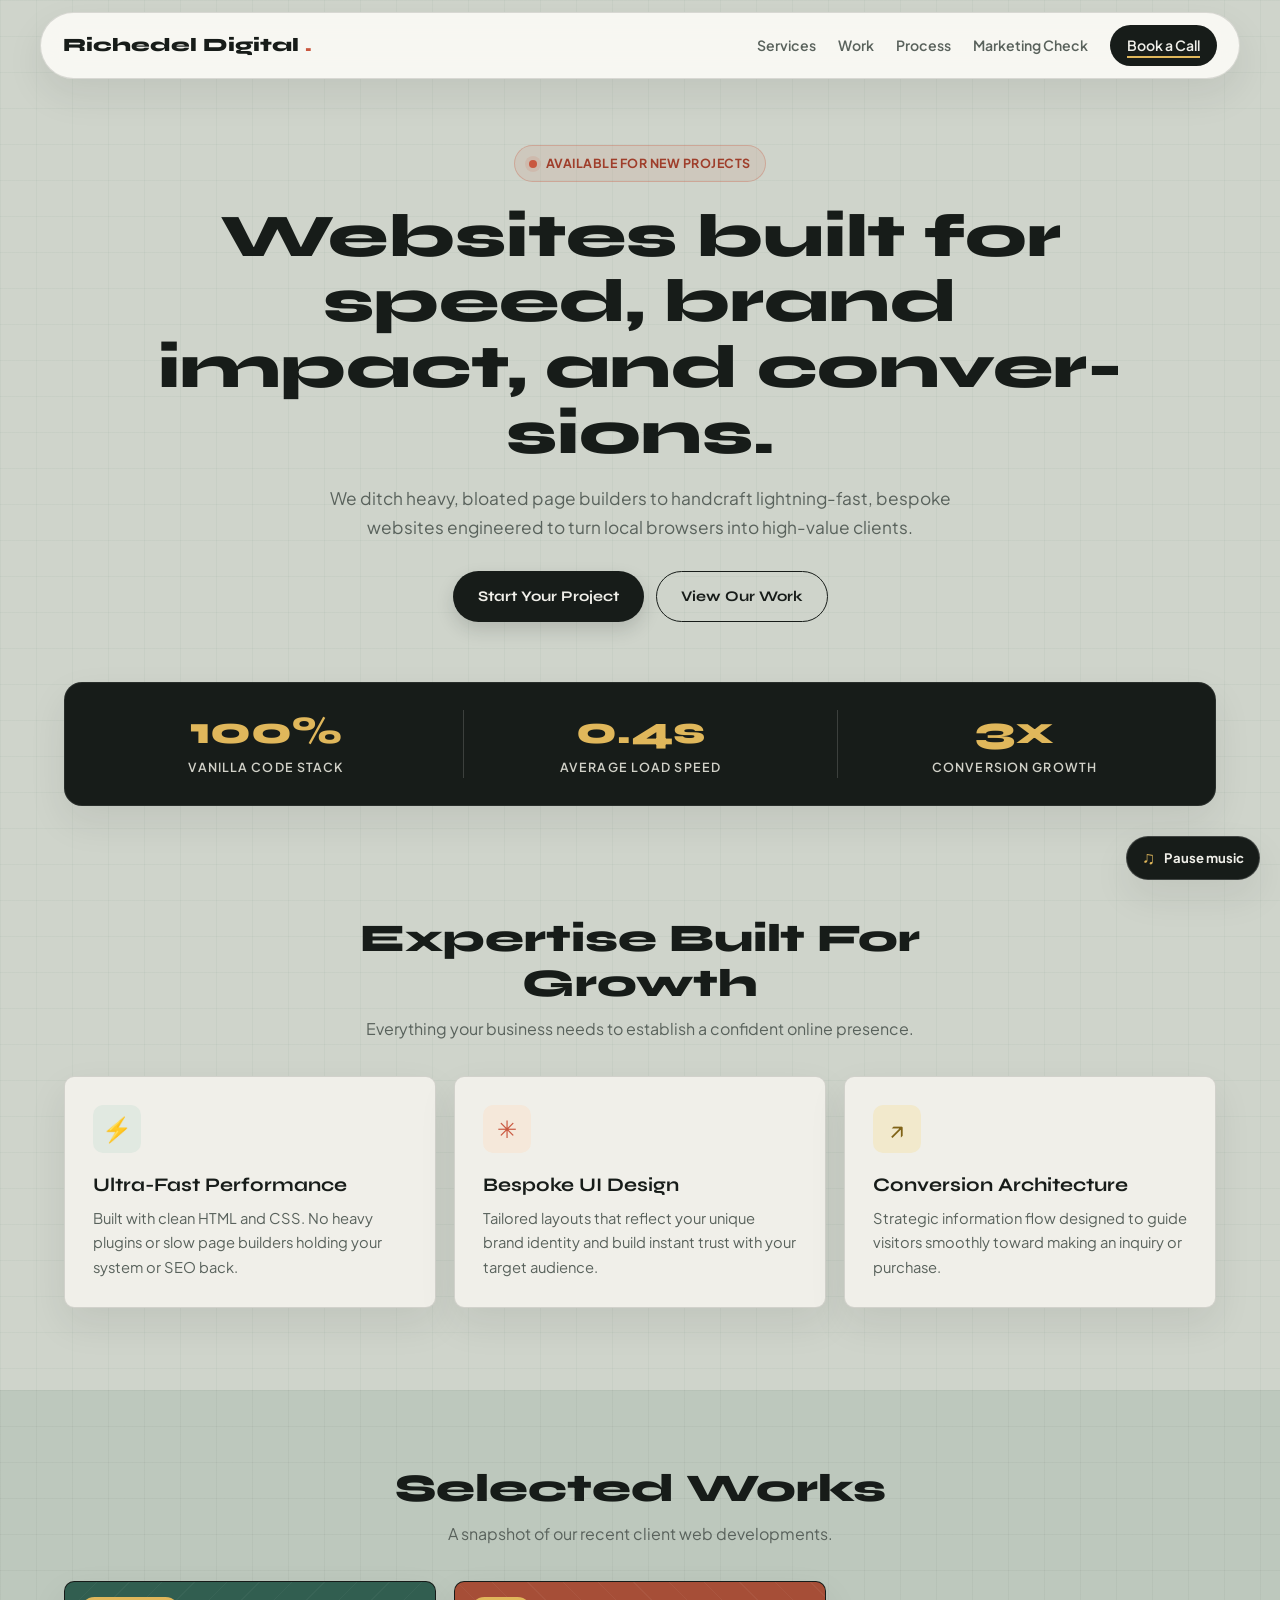
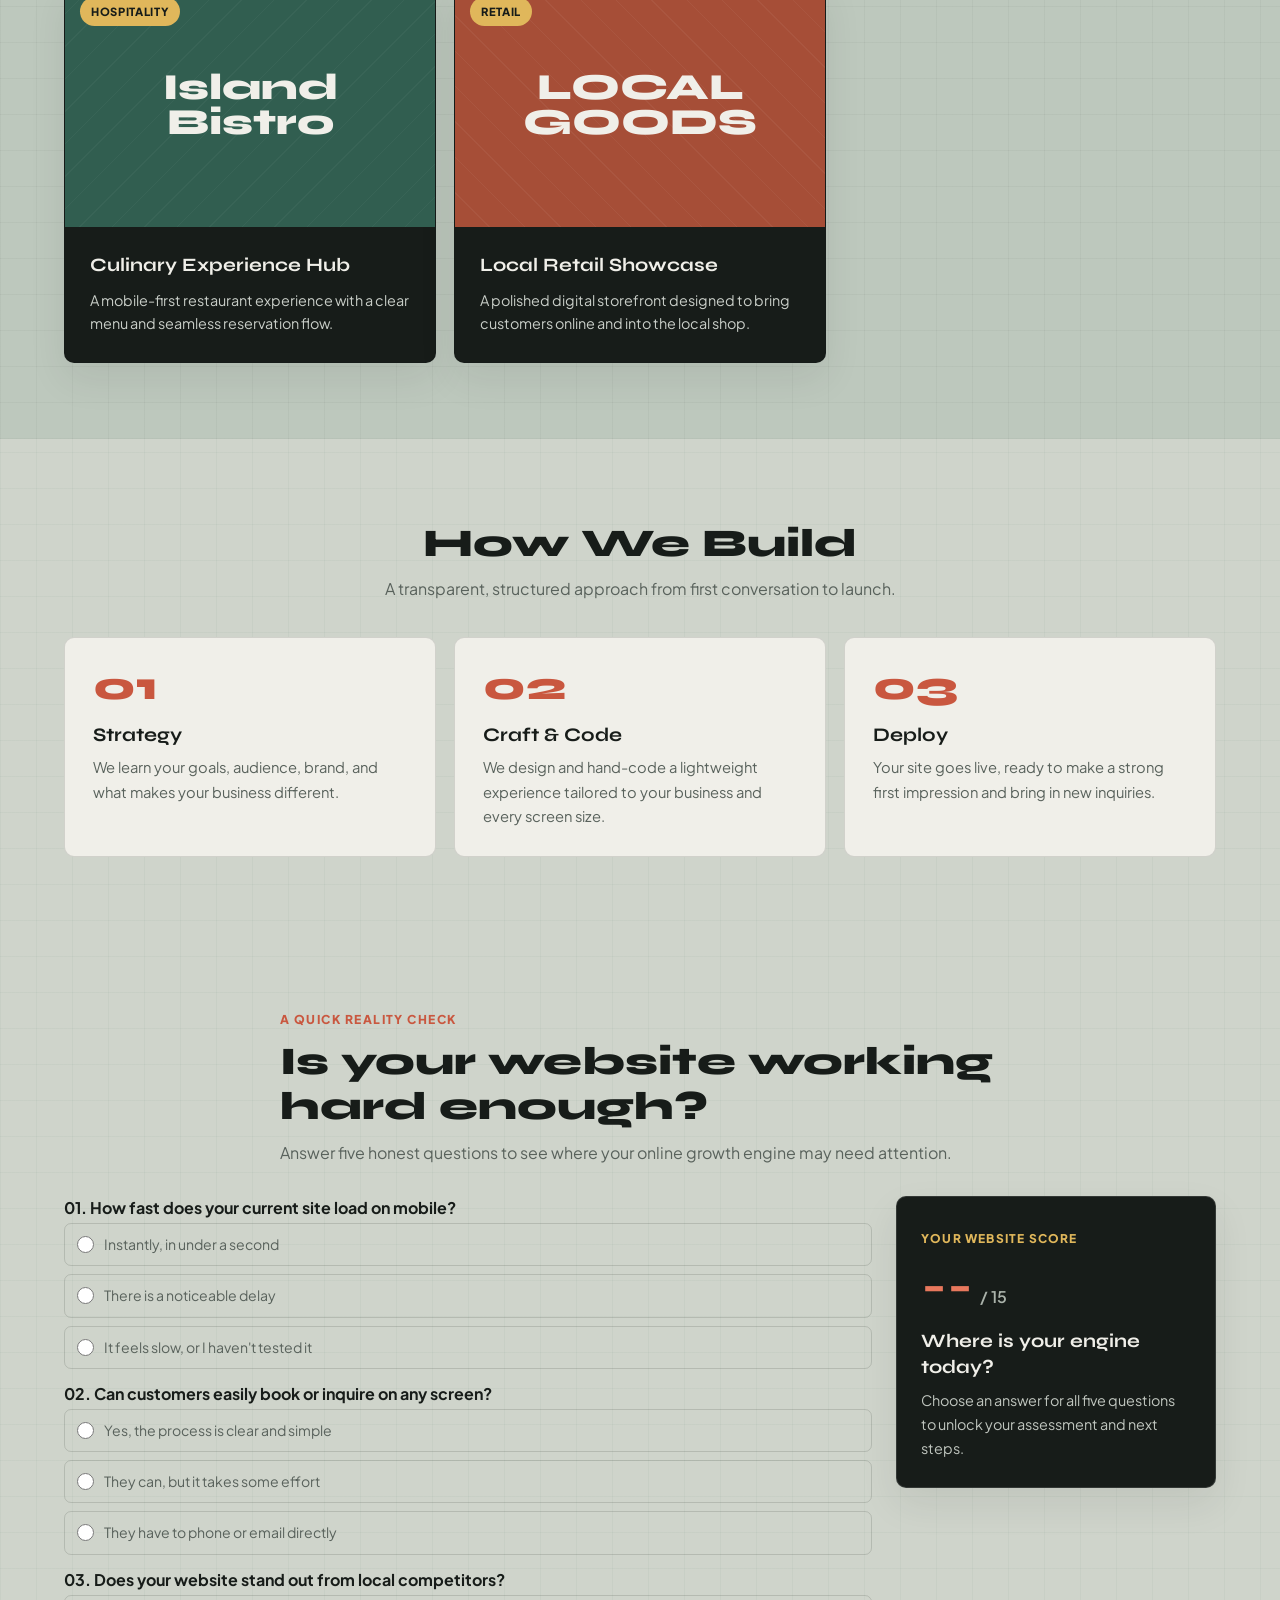
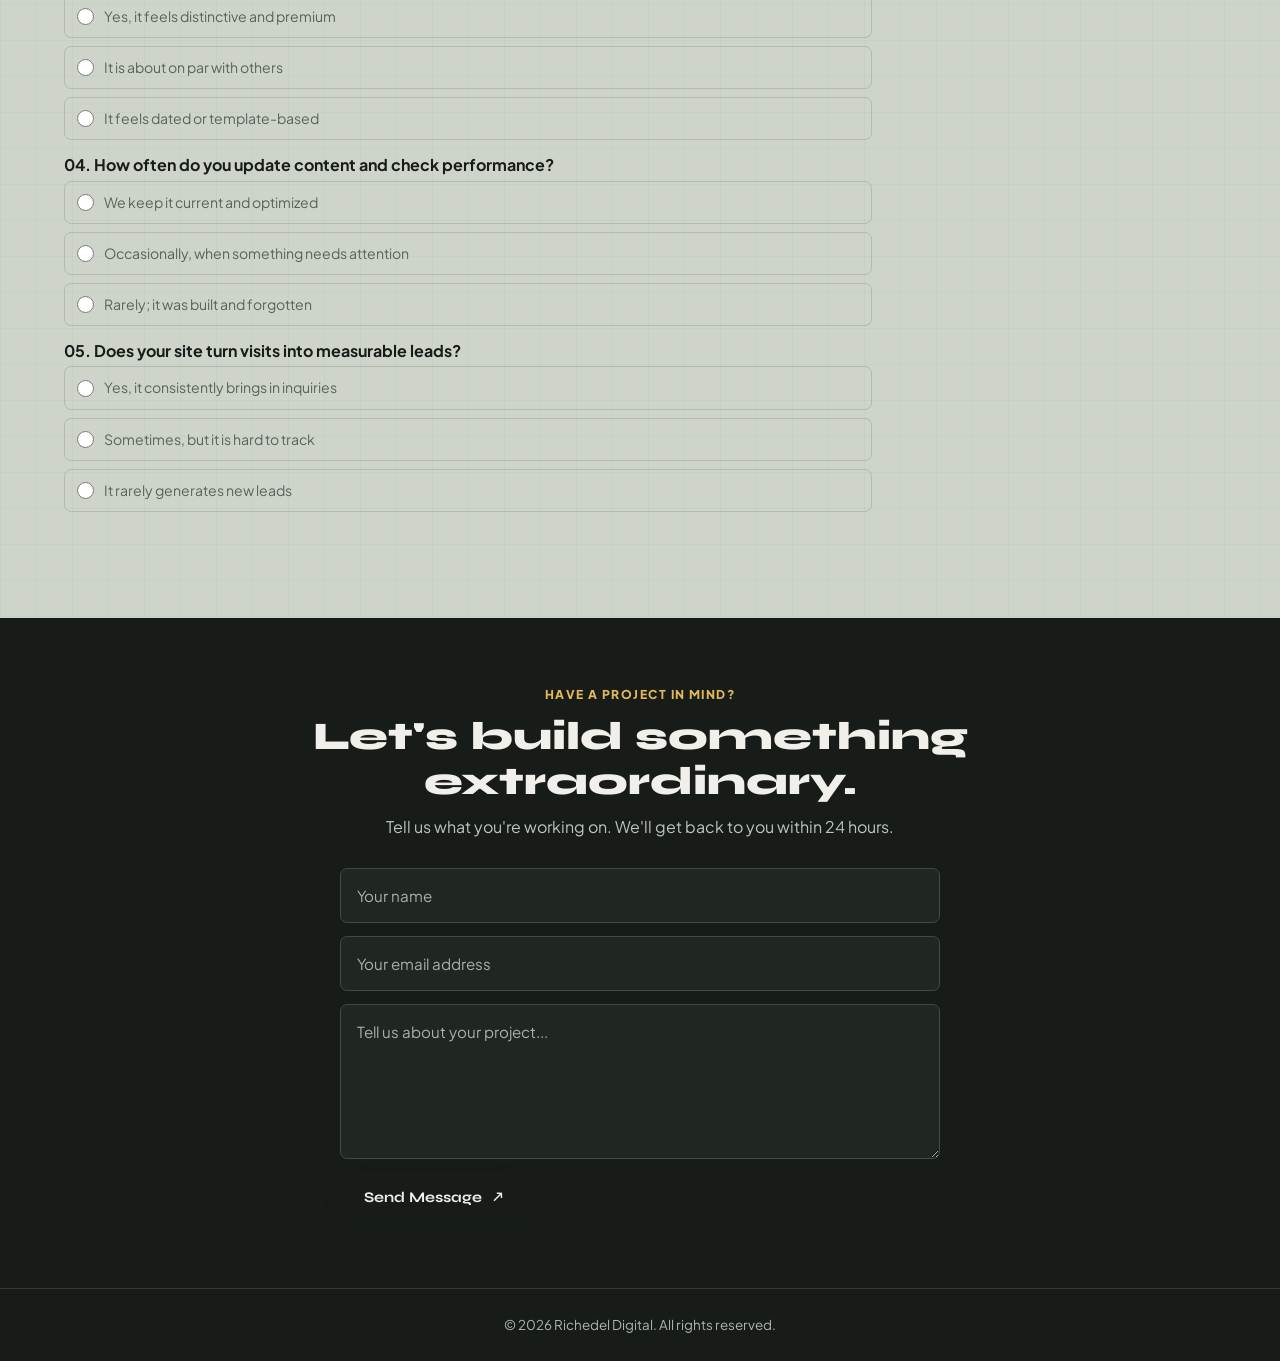
==== commit 1eefca2d: "Use supplied track for scroll-triggered music" ====
--- a/index.html
+++ b/index.html
@@ -3,7 +3,7 @@
 <head>
   <meta charset="UTF-8">
   <meta name="viewport" content="width=device-width, initial-scale=1.0">
-  <meta name="theme-color" content="#eeece5">
+  <meta name="theme-color" content="#cfd4cb">
   <meta name="description" content="Richedel Digital builds fast, handcrafted websites for ambitious local businesses.">
   <title>Richedel Digital | Handcrafted Web Experiences</title>
   <link rel="preconnect" href="https://fonts.googleapis.com">
@@ -219,6 +219,11 @@
     <p>&copy; 2026 Richedel Digital. All rights reserved.</p>
   </footer>
 
+  <button class="music-control" id="music-control" type="button" aria-label="Play background music" aria-pressed="false">
+    <span class="music-control-icon" aria-hidden="true">♫</span>
+    <span id="music-control-label">Music off</span>
+  </button>
+
       <script async src="https://pagead2.googlesyndication.com/pagead/js/adsbygoogle.js?client=ca-pub-8288049570455149"
      crossorigin="anonymous"></script>
 </body>
--- a/style.css
+++ b/style.css
@@ -1,6 +1,6 @@
 :root {
-  --paper: #eeece5;
-  --surface: #fbfaf6;
+  --paper: #cfd4cb;
+  --surface: #f0efe9;
   --ink: #171c19;
   --muted: #59625c;
   --line: rgba(23, 28, 25, 0.14);
@@ -25,7 +25,9 @@
 
 body {
   overflow-x: hidden;
-  background: var(--paper);
+  background-color: var(--paper);
+  background-image: linear-gradient(rgba(49, 94, 80, 0.045) 1px, transparent 1px), linear-gradient(90deg, rgba(49, 94, 80, 0.045) 1px, transparent 1px);
+  background-size: 36px 36px;
   color: var(--ink);
   font-family: var(--body);
   line-height: 1.65;
@@ -379,7 +381,9 @@
 .bg-alt {
   max-width: none;
   padding: 76px max(24px, calc((100% - 1152px) / 2));
-  background-color: #e5e8e0;
+  background-color: #bdc8bd;
+  background-image: linear-gradient(rgba(23, 28, 25, 0.035) 1px, transparent 1px), linear-gradient(90deg, rgba(23, 28, 25, 0.035) 1px, transparent 1px);
+  background-size: 36px 36px;
 }
 
 .bg-alt .section-header,
@@ -670,6 +674,42 @@
   border: 0;
 }
 
+.music-control {
+  position: fixed;
+  right: 20px;
+  bottom: 20px;
+  z-index: 20;
+  display: inline-flex;
+  min-height: 44px;
+  align-items: center;
+  gap: 9px;
+  padding: 10px 15px;
+  border: 1px solid rgba(255, 255, 255, 0.18);
+  border-radius: 999px;
+  background: var(--ink);
+  box-shadow: var(--shadow);
+  color: var(--surface);
+  cursor: pointer;
+  font-size: 0.82rem;
+  font-weight: 700;
+  transition: background-color 180ms ease, transform 180ms ease;
+}
+
+.music-control:hover {
+  transform: translateY(-2px);
+  background: var(--green);
+}
+
+.music-control-icon {
+  color: var(--coral);
+  font-size: 1.1rem;
+  line-height: 1;
+}
+
+.music-control[aria-pressed="true"] .music-control-icon {
+  color: var(--gold);
+}
+
 .visually-hidden {
   position: absolute;
   width: 1px;
@@ -868,6 +908,11 @@
   .contact-section {
     padding: 54px 18px;
   }
+
+  .music-control {
+    right: 12px;
+    bottom: 12px;
+  }
 }
 
 @media (prefers-reduced-motion: reduce) {
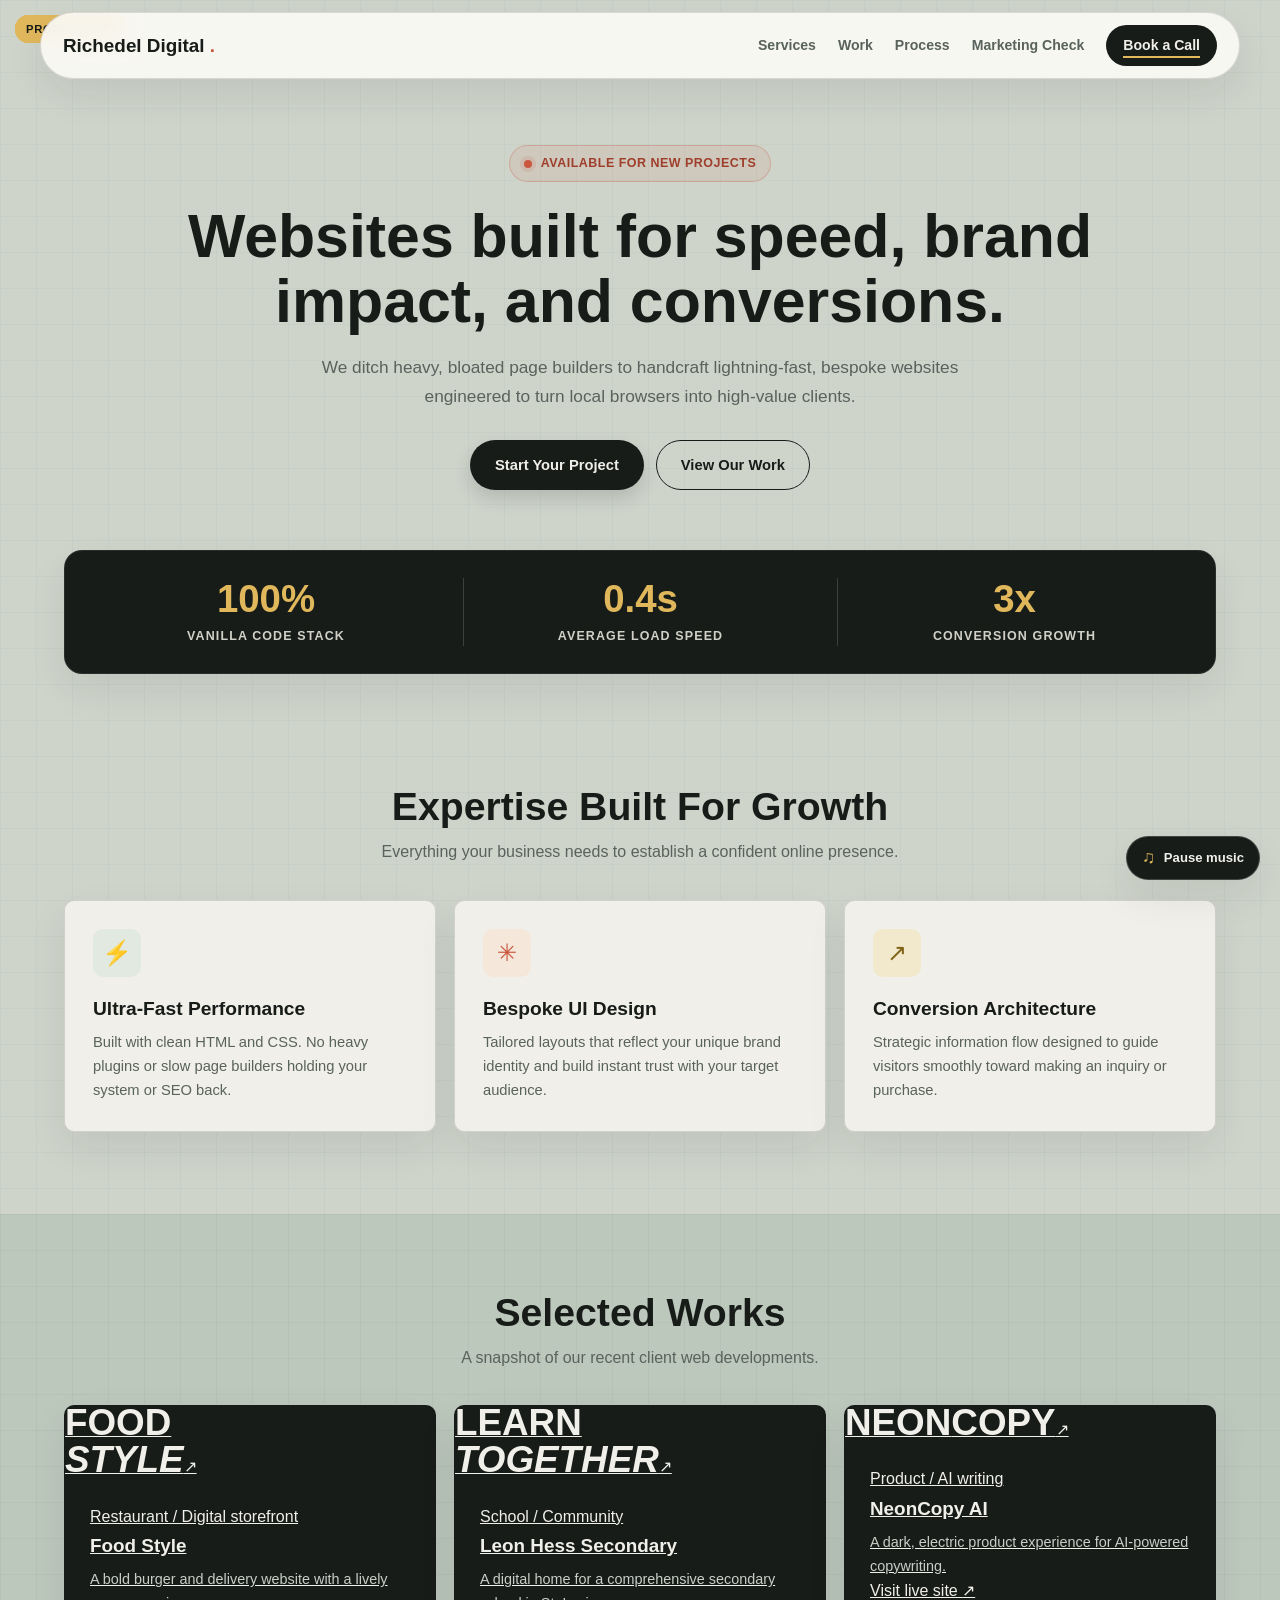
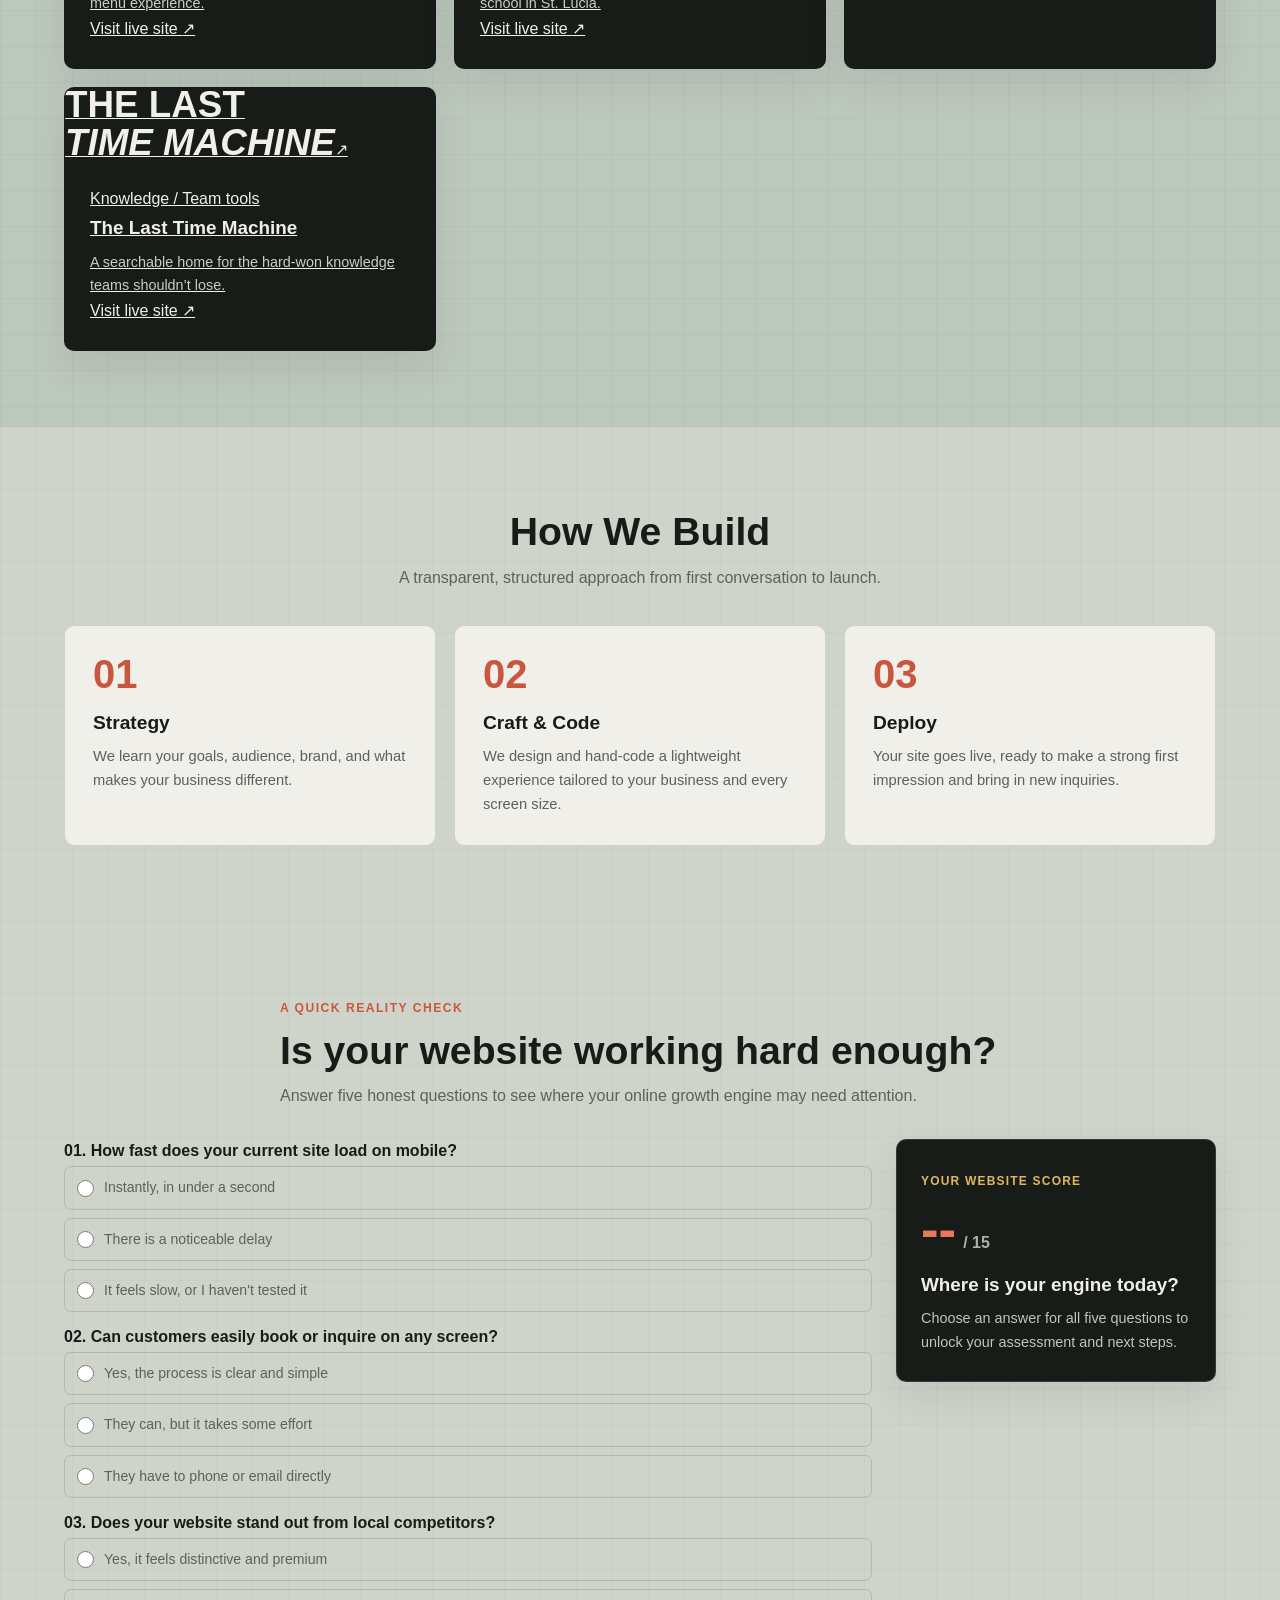
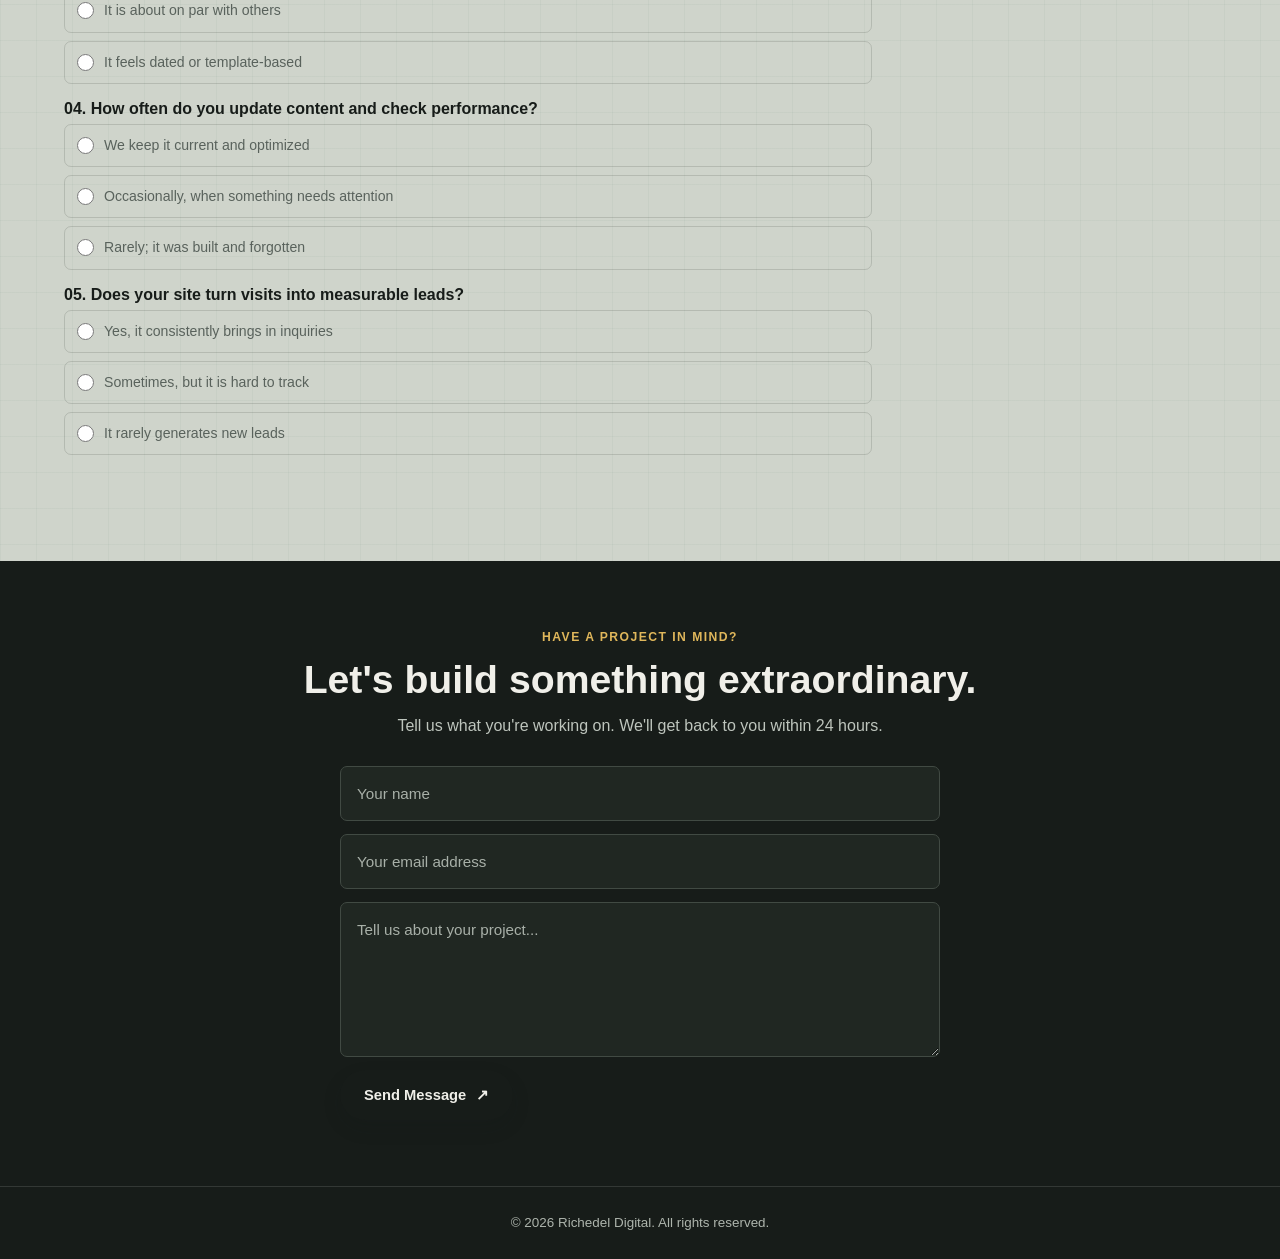
==== commit 847ea31d: "Polish portfolio animations and project links" ====
--- a/index.html
+++ b/index.html
@@ -1,230 +1,238 @@
-<!DOCTYPE html>
-<html lang="en">
-<head>
-  <meta charset="UTF-8">
-  <meta name="viewport" content="width=device-width, initial-scale=1.0">
-  <meta name="theme-color" content="#cfd4cb">
-  <meta name="description" content="Richedel Digital builds fast, handcrafted websites for ambitious local businesses.">
-  <title>Richedel Digital | Handcrafted Web Experiences</title>
-  <link rel="preconnect" href="https://fonts.googleapis.com">
-  <link rel="preconnect" href="https://fonts.gstatic.com" crossorigin>
-  <link href="https://fonts.googleapis.com/css2?family=Plus+Jakarta+Sans:wght@400;500;600;700&family=Syne:wght@600;700;800&display=swap" rel="stylesheet">
-  <link rel="stylesheet" href="style.css">
-  <script src="script.js" defer></script>
-</head>
-<body>
-
-  <!-- Header / Navigation -->
-  <header class="site-header">
-    <nav class="nav-container">
-      <div class="logo">Richedel Digital
-        <span>.</span></div>
-      <ul class="nav-links">
-        <li><a href="#services">Services</a></li>
-        <li><a href="#work">Work</a></li>
-        <li><a href="#process">Process</a></li>
-        <li><a href="#marketing-check">Marketing Check</a></li>
-        <li><a href="#contact" class="nav-cta">Book a Call</a></li>
-      </ul>
-    </nav>
-  </header>
-
-  <main>
-    <!-- Hero Section -->
-    <section class="hero">
-      <div class="hero-badge"><span class="badge-dot" aria-hidden="true"></span> Available for New Projects</div>
-      <h1>Websites built for speed, brand impact, and conver&shy;sions.</h1>
-      <p>We ditch heavy, bloated page builders to handcraft lightning-fast, bespoke websites engineered to turn local browsers into high-value clients.</p>
-      <div class="hero-actions">
-        <a href="#contact" class="btn btn-primary">Start Your Project</a>
-        <a href="#work" class="btn btn-secondary">View Our Work</a>
-      </div>
-    </section>
-
-    <!-- Metrics / Social Proof Bar -->
-    <section class="metrics-bar">
-      <div class="metric-item">
-        <h3>100%</h3>
-        <p>Vanilla Code Stack</p>
-      </div>
-      <div class="metric-item">
-        <h3>0.4s</h3>
-        <p>Average Load Speed</p>
-      </div>
-      <div class="metric-item">
-        <h3>3x</h3>
-        <p>Conversion Growth</p>
-      </div>
-    </section>
-
-    <!-- Services Section -->
-    <section id="services" class="section">
-      <div class="section-header">
-        <h2>Expertise Built For Growth</h2>
-        <p>Everything your business needs to establish a confident online presence.</p>
-      </div>
-      <div class="card-grid">
-        <div class="card">
-          <div class="card-icon" aria-hidden="true">⚡</div>
-          <h3>Ultra-Fast Performance</h3>
-          <p>Built with clean HTML and CSS. No heavy plugins or slow page builders holding your system or SEO back.</p>
-        </div>
-        <div class="card">
-          <div class="card-icon" aria-hidden="true">✳</div>
-          <h3>Bespoke UI Design</h3>
-          <p>Tailored layouts that reflect your unique brand identity and build instant trust with your target audience.</p>
-        </div>
-        <div class="card">
-          <div class="card-icon" aria-hidden="true">↗</div>
-          <h3>Conversion Architecture</h3>
-          <p>Strategic information flow designed to guide visitors smoothly toward making an inquiry or purchase.</p>
-        </div>
-      </div>
-    </section>
-
-    <!-- Portfolio / Work Section -->
-    <section id="work" class="section bg-alt">
-      <div class="section-header">
-        <h2>Selected Works</h2>
-        <p>A snapshot of our recent client web developments.</p>
-      </div>
-      <div class="card-grid">
-        <div class="project-card">
-          <div class="project-mockup mockup-1">
-            <span class="work-tag">Hospitality</span><span class="project-name">Island<br>Bistro</span>
-          </div>
-          <div class="project-info">
-            <h3>Culinary Experience Hub</h3>
-            <p>A mobile-first restaurant experience with a clear menu and seamless reservation flow.</p>
-          </div>
-        </div>
-        <div class="project-card">
-          <div class="project-mockup mockup-2">
-            <span class="work-tag">Retail</span><span class="project-name">LOCAL<br>GOODS</span>
-          </div>
-          <div class="project-info">
-            <h3>Local Retail Showcase</h3>
-            <p>A polished digital storefront designed to bring customers online and into the local shop.</p>
-          </div>
-        </div>
-      </div>
-    </section>
-
-    <!-- Process Section -->
-    <section id="process" class="section">
-      <div class="section-header">
-        <h2>How We Build</h2>
-        <p>A transparent, structured approach from first conversation to launch.</p>
-      </div>
-      <div class="process-steps">
-        <div class="step">
-          <span>01</span>
-          <h3>Strategy</h3>
-          <p>We learn your goals, audience, brand, and what makes your business different.</p>
-        </div>
-        <div class="step">
-          <span>02</span>
-          <h3>Craft &amp; Code</h3>
-          <p>We design and hand-code a lightweight experience tailored to your business and every screen size.</p>
-        </div>
-        <div class="step">
-          <span>03</span>
-          <h3>Deploy</h3>
-          <p>Your site goes live, ready to make a strong first impression and bring in new inquiries.</p>
-        </div>
-      </div>
-    </section>
-
-    <!-- Marketing Self-Assessment -->
-    <section id="marketing-check" class="section marketing-check-section">
-      <div class="section-header">
-        <span class="section-kicker">A quick reality check</span>
-          <h2>Is your website working hard enough?</h2>
-          <p>Answer five honest questions to see where your online growth engine may need attention.</p>
-      </div>
-      <div class="questionnaire-layout">
-        <form class="questionnaire" id="website-check">
-          <fieldset class="question-block">
-            <legend>01. How fast does your current site load on mobile?</legend>
-            <label><input type="radio" name="speed" value="3" required> Instantly, in under a second</label>
-            <label><input type="radio" name="speed" value="2"> There is a noticeable delay</label>
-            <label><input type="radio" name="speed" value="1"> It feels slow, or I haven't tested it</label>
-          </fieldset>
-
-          <fieldset class="question-block">
-            <legend>02. Can customers easily book or inquire on any screen?</legend>
-            <label><input type="radio" name="booking" value="3" required> Yes, the process is clear and simple</label>
-            <label><input type="radio" name="booking" value="2"> They can, but it takes some effort</label>
-            <label><input type="radio" name="booking" value="1"> They have to phone or email directly</label>
-          </fieldset>
-
-          <fieldset class="question-block">
-            <legend>03. Does your website stand out from local competitors?</legend>
-            <label><input type="radio" name="design" value="3" required> Yes, it feels distinctive and premium</label>
-            <label><input type="radio" name="design" value="2"> It is about on par with others</label>
-            <label><input type="radio" name="design" value="1"> It feels dated or template-based</label>
-          </fieldset>
-
-          <fieldset class="question-block">
-            <legend>04. How often do you update content and check performance?</legend>
-            <label><input type="radio" name="maintenance" value="3" required> We keep it current and optimized</label>
-            <label><input type="radio" name="maintenance" value="2"> Occasionally, when something needs attention</label>
-            <label><input type="radio" name="maintenance" value="1"> Rarely; it was built and forgotten</label>
-          </fieldset>
-
-          <fieldset class="question-block">
-            <legend>05. Does your site turn visits into measurable leads?</legend>
-            <label><input type="radio" name="leads" value="3" required> Yes, it consistently brings in inquiries</label>
-            <label><input type="radio" name="leads" value="2"> Sometimes, but it is hard to track</label>
-            <label><input type="radio" name="leads" value="1"> It rarely generates new leads</label>
-          </fieldset>
-        </form>
-
-        <aside class="questionnaire-result" id="questionnaire-result" aria-live="polite" aria-atomic="true">
-          <span class="result-label">Your website score</span>
-          <div class="result-score"><strong id="result-score">--</strong><span>/ 15</span></div>
-          <h3 id="result-title">Where is your engine today?</h3>
-          <p id="result-message">Choose an answer for all five questions to unlock your assessment and next steps.</p>
-        </aside>
-      </div>
-    </section>
-
-    <!-- Contact Section -->
-    <section id="contact" class="contact-section">
-      <div class="contact-box">
-        <span class="section-kicker">Have a project in mind?</span>
-        <h2>Let's build something extra&shy;ordinary.</h2>
-        <p>Tell us what you're working on. We'll get back to you within 24 hours.</p>
-        <form class="contact-form" action="https://formspree.io/f/xbgloyrl" method="POST">
-          <div class="form-group">
-            <label class="visually-hidden" for="contact-name">Your name</label>
-            <input id="contact-name" type="text" name="name" placeholder="Your name" autocomplete="name" required>
-          </div>
-          <div class="form-group">
-            <label class="visually-hidden" for="contact-email">Your email address</label>
-            <input id="contact-email" type="email" name="email" placeholder="Your email address" autocomplete="email" required>
-          </div>
-          <div class="form-group">
-            <label class="visually-hidden" for="contact-message">Tell us about your project</label>
-            <textarea id="contact-message" name="message" placeholder="Tell us about your project..." rows="5" required></textarea>
-          </div>
-          <button type="submit" class="btn btn-primary">Send Message <span aria-hidden="true">↗</span></button>
-        </form>
-      </div>
-    </section>
-  </main>
-
-  <!-- Footer -->
-  <footer>
-    <p>&copy; 2026 Richedel Digital. All rights reserved.</p>
-  </footer>
-
-  <button class="music-control" id="music-control" type="button" aria-label="Play background music" aria-pressed="false">
-    <span class="music-control-icon" aria-hidden="true">♫</span>
-    <span id="music-control-label">Music off</span>
-  </button>
-
-      <script async src="https://pagead2.googlesyndication.com/pagead/js/adsbygoogle.js?client=ca-pub-8288049570455149"
-     crossorigin="anonymous"></script>
-</body>
-</html>+<!DOCTYPE html>
+<html lang="en">
+<head>
+  <meta charset="UTF-8">
+  <meta name="viewport" content="width=device-width, initial-scale=1.0">
+  <meta name="theme-color" content="#cfd4cb">
+  <meta name="description" content="Richedel Digital builds fast, handcrafted websites for ambitious local businesses.">
+  <title>Richedel Digital | Handcrafted Web Experiences</title>
+  <link rel="preconnect" href="https://fonts.googleapis.com">
+  <link rel="preconnect" href="https://fonts.gstatic.com" crossorigin>
+  <link href="https://fonts.googleapis.com/css2?family=DM+Sans:wght@400;500;600;700&family=Manrope:wght@500;600;700;800&display=swap" rel="stylesheet">
+  <link rel="stylesheet" href="style.css">
+  <script src="script.js" defer></script>
+</head>
+<body>
+  <div class="scroll-progress" id="scroll-progress" aria-hidden="true"></div>
+
+  <!-- Header / Navigation -->
+  <header class="site-header">
+    <nav class="nav-container">
+      <div class="logo">Richedel Digital
+        <span>.</span></div>
+      <ul class="nav-links">
+        <li><a href="#services">Services</a></li>
+        <li><a href="#work">Work</a></li>
+        <li><a href="#process">Process</a></li>
+        <li><a href="#marketing-check">Marketing Check</a></li>
+        <li><a href="#contact" class="nav-cta">Book a Call</a></li>
+      </ul>
+    </nav>
+  </header>
+
+  <main>
+    <!-- Hero Section -->
+    <section class="hero">
+      <div class="hero-badge"><span class="badge-dot" aria-hidden="true"></span> Available for New Projects</div>
+      <h1>Websites built for speed, brand impact, and <span class="hero-highlight">conversions.</span></h1>
+      <p>We ditch heavy, bloated page builders to handcraft lightning-fast, bespoke websites engineered to turn local browsers into high-value clients.</p>
+      <div class="hero-actions">
+        <a href="#contact" class="btn btn-primary">Start Your Project</a>
+        <a href="#work" class="btn btn-secondary">View Our Work</a>
+      </div>
+    </section>
+
+    <!-- Metrics / Social Proof Bar -->
+    <section class="metrics-bar">
+      <div class="metric-item">
+        <h3 data-count-value="100" data-count-suffix="%">100%</h3>
+        <p>Vanilla Code Stack</p>
+      </div>
+      <div class="metric-item">
+        <h3 data-count-value="0.4" data-count-decimals="1" data-count-suffix="s">0.4s</h3>
+        <p>Average Load Speed</p>
+      </div>
+      <div class="metric-item">
+        <h3 data-count-value="3" data-count-suffix="x">3x</h3>
+        <p>Conversion Growth</p>
+      </div>
+    </section>
+
+    <!-- Services Section -->
+    <section id="services" class="section">
+      <div class="section-header">
+        <h2>Expertise Built For Growth</h2>
+        <p>Everything your business needs to establish a confident online presence.</p>
+      </div>
+      <div class="card-grid">
+        <div class="card">
+          <div class="card-icon" aria-hidden="true">⚡</div>
+          <h3>Ultra-Fast Performance</h3>
+          <p>Built with clean HTML and CSS. No heavy plugins or slow page builders holding your system or SEO back.</p>
+        </div>
+        <div class="card">
+          <div class="card-icon" aria-hidden="true">✳</div>
+          <h3>Bespoke UI Design</h3>
+          <p>Tailored layouts that reflect your unique brand identity and build instant trust with your target audience.</p>
+        </div>
+        <div class="card">
+          <div class="card-icon" aria-hidden="true">↗</div>
+          <h3>Conversion Architecture</h3>
+          <p>Strategic information flow designed to guide visitors smoothly toward making an inquiry or purchase.</p>
+        </div>
+      </div>
+    </section>
+
+    <!-- Portfolio / Work Section -->
+    <section id="work" class="section bg-alt">
+      <div class="section-header">
+        <h2>Selected Works</h2>
+        <p>A snapshot of our recent client web developments.</p>
+      </div>
+      <div class="card-grid project-grid">
+        <article class="project-card" data-tilt>
+          <a class="project-link" href="https://dimitrericheliou3-create.github.io/food-style-website/" target="_blank" rel="noopener noreferrer" aria-label="Visit Food Style website">
+            <div class="project-image image-food" role="img" aria-label="Gourmet burger with fresh ingredients"><span class="work-tag">Hospitality</span><span class="project-name">FOOD<br><em>STYLE</em></span><span class="image-arrow" aria-hidden="true">↗</span></div>
+            <div class="project-info"><span class="project-type">Restaurant / Digital storefront</span><h3>Food Style</h3><p>A bold burger and delivery website with a lively menu experience.</p><span class="project-action">Visit live site <span aria-hidden="true">↗</span></span></div>
+          </a>
+        </article>
+        <article class="project-card" data-tilt>
+          <a class="project-link" href="https://richelieureserved-ops.github.io/lhcss/" target="_blank" rel="noopener noreferrer" aria-label="Visit Leon Hess Secondary website">
+            <div class="project-image image-school" role="img" aria-label="Students walking on a school campus"><span class="work-tag">Education</span><span class="project-name">LEARN<br><em>TOGETHER</em></span><span class="image-arrow" aria-hidden="true">↗</span></div>
+            <div class="project-info"><span class="project-type">School / Community</span><h3>Leon Hess Secondary</h3><p>A digital home for a comprehensive secondary school in St. Lucia.</p><span class="project-action">Visit live site <span aria-hidden="true">↗</span></span></div>
+          </a>
+        </article>
+        <article class="project-card" data-tilt>
+          <a class="project-link" href="https://neon-copy-ai.pages.dev/" target="_blank" rel="noopener noreferrer" aria-label="Visit NeonCopy AI website">
+            <div class="project-image image-neon" role="img" aria-label="Neon-lit creative studio"><span class="work-tag">AI / SaaS</span><span class="project-name">NEON<span class="neon-accent">COPY</span></span><span class="image-arrow" aria-hidden="true">↗</span></div>
+            <div class="project-info"><span class="project-type">Product / AI writing</span><h3>NeonCopy AI</h3><p>A dark, electric product experience for AI-powered copywriting.</p><span class="project-action">Visit live site <span aria-hidden="true">↗</span></span></div>
+          </a>
+        </article>
+        <article class="project-card" data-tilt>
+          <a class="project-link" href="https://the-last-time-machine.pages.dev/" target="_blank" rel="noopener noreferrer" aria-label="Visit The Last Time Machine website">
+            <div class="project-image image-time" role="img" aria-label="Abstract time and knowledge visualization"><span class="work-tag">Productivity</span><span class="project-name">THE LAST<br><em>TIME MACHINE</em></span><span class="image-arrow" aria-hidden="true">↗</span></div>
+            <div class="project-info"><span class="project-type">Knowledge / Team tools</span><h3>The Last Time Machine</h3><p>A searchable home for the hard-won knowledge teams shouldn’t lose.</p><span class="project-action">Visit live site <span aria-hidden="true">↗</span></span></div>
+          </a>
+        </article>
+      </div>
+    </section>
+
+    <!-- Process Section -->
+    <section id="process" class="section">
+      <div class="section-header">
+        <h2>How We Build</h2>
+        <p>A transparent, structured approach from first conversation to launch.</p>
+      </div>
+      <div class="process-steps">
+        <div class="step">
+          <span>01</span>
+          <h3>Strategy</h3>
+          <p>We learn your goals, audience, brand, and what makes your business different.</p>
+        </div>
+        <div class="step">
+          <span>02</span>
+          <h3>Craft &amp; Code</h3>
+          <p>We design and hand-code a lightweight experience tailored to your business and every screen size.</p>
+        </div>
+        <div class="step">
+          <span>03</span>
+          <h3>Deploy</h3>
+          <p>Your site goes live, ready to make a strong first impression and bring in new inquiries.</p>
+        </div>
+      </div>
+    </section>
+
+    <!-- Marketing Self-Assessment -->
+    <section id="marketing-check" class="section marketing-check-section">
+      <div class="section-header">
+        <span class="section-kicker">A quick reality check</span>
+          <h2>Is your website working hard enough?</h2>
+          <p>Answer five honest questions to see where your online growth engine may need attention.</p>
+      </div>
+      <div class="questionnaire-layout">
+        <form class="questionnaire" id="website-check">
+          <fieldset class="question-block">
+            <legend>01. How fast does your current site load on mobile?</legend>
+            <label><input type="radio" name="speed" value="3" required> Instantly, in under a second</label>
+            <label><input type="radio" name="speed" value="2"> There is a noticeable delay</label>
+            <label><input type="radio" name="speed" value="1"> It feels slow, or I haven't tested it</label>
+          </fieldset>
+
+          <fieldset class="question-block">
+            <legend>02. Can customers easily book or inquire on any screen?</legend>
+            <label><input type="radio" name="booking" value="3" required> Yes, the process is clear and simple</label>
+            <label><input type="radio" name="booking" value="2"> They can, but it takes some effort</label>
+            <label><input type="radio" name="booking" value="1"> They have to phone or email directly</label>
+          </fieldset>
+
+          <fieldset class="question-block">
+            <legend>03. Does your website stand out from local competitors?</legend>
+            <label><input type="radio" name="design" value="3" required> Yes, it feels distinctive and premium</label>
+            <label><input type="radio" name="design" value="2"> It is about on par with others</label>
+            <label><input type="radio" name="design" value="1"> It feels dated or template-based</label>
+          </fieldset>
+
+          <fieldset class="question-block">
+            <legend>04. How often do you update content and check performance?</legend>
+            <label><input type="radio" name="maintenance" value="3" required> We keep it current and optimized</label>
+            <label><input type="radio" name="maintenance" value="2"> Occasionally, when something needs attention</label>
+            <label><input type="radio" name="maintenance" value="1"> Rarely; it was built and forgotten</label>
+          </fieldset>
+
+          <fieldset class="question-block">
+            <legend>05. Does your site turn visits into measurable leads?</legend>
+            <label><input type="radio" name="leads" value="3" required> Yes, it consistently brings in inquiries</label>
+            <label><input type="radio" name="leads" value="2"> Sometimes, but it is hard to track</label>
+            <label><input type="radio" name="leads" value="1"> It rarely generates new leads</label>
+          </fieldset>
+        </form>
+
+        <aside class="questionnaire-result" id="questionnaire-result" aria-live="polite" aria-atomic="true">
+          <span class="result-label">Your website score</span>
+          <div class="result-score"><strong id="result-score">--</strong><span>/ 15</span></div>
+          <h3 id="result-title">Where is your engine today?</h3>
+          <p id="result-message">Choose an answer for all five questions to unlock your assessment and next steps.</p>
+        </aside>
+      </div>
+    </section>
+
+    <!-- Contact Section -->
+    <section id="contact" class="contact-section">
+      <div class="contact-box">
+        <span class="section-kicker">Have a project in mind?</span>
+        <h2>Let's build something extraordinary.</h2>
+        <p>Tell us what you're working on. We'll get back to you within 24 hours.</p>
+        <form class="contact-form" action="https://formspree.io/f/xbgloyrl" method="POST">
+          <div class="form-group">
+            <label class="visually-hidden" for="contact-name">Your name</label>
+            <input id="contact-name" type="text" name="name" placeholder="Your name" autocomplete="name" required>
+          </div>
+          <div class="form-group">
+            <label class="visually-hidden" for="contact-email">Your email address</label>
+            <input id="contact-email" type="email" name="email" placeholder="Your email address" autocomplete="email" required>
+          </div>
+          <div class="form-group">
+            <label class="visually-hidden" for="contact-message">Tell us about your project</label>
+            <textarea id="contact-message" name="message" placeholder="Tell us about your project..." rows="5" required></textarea>
+          </div>
+          <button type="submit" class="btn btn-primary">Send Message <span aria-hidden="true">↗</span></button>
+        </form>
+      </div>
+    </section>
+  </main>
+
+  <!-- Footer -->
+  <footer>
+    <p>&copy; 2026 Richedel Digital. All rights reserved.</p>
+  </footer>
+
+  <button class="music-control" id="music-control" type="button" aria-label="Play background music" aria-pressed="false">
+    <span class="music-control-icon" aria-hidden="true">♫</span>
+    <span id="music-control-label">Music off</span>
+  </button>
+
+      <script async src="https://pagead2.googlesyndication.com/pagead/js/adsbygoogle.js?client=ca-pub-8288049570455149"
+     crossorigin="anonymous"></script>
+</body>
+</html>
+
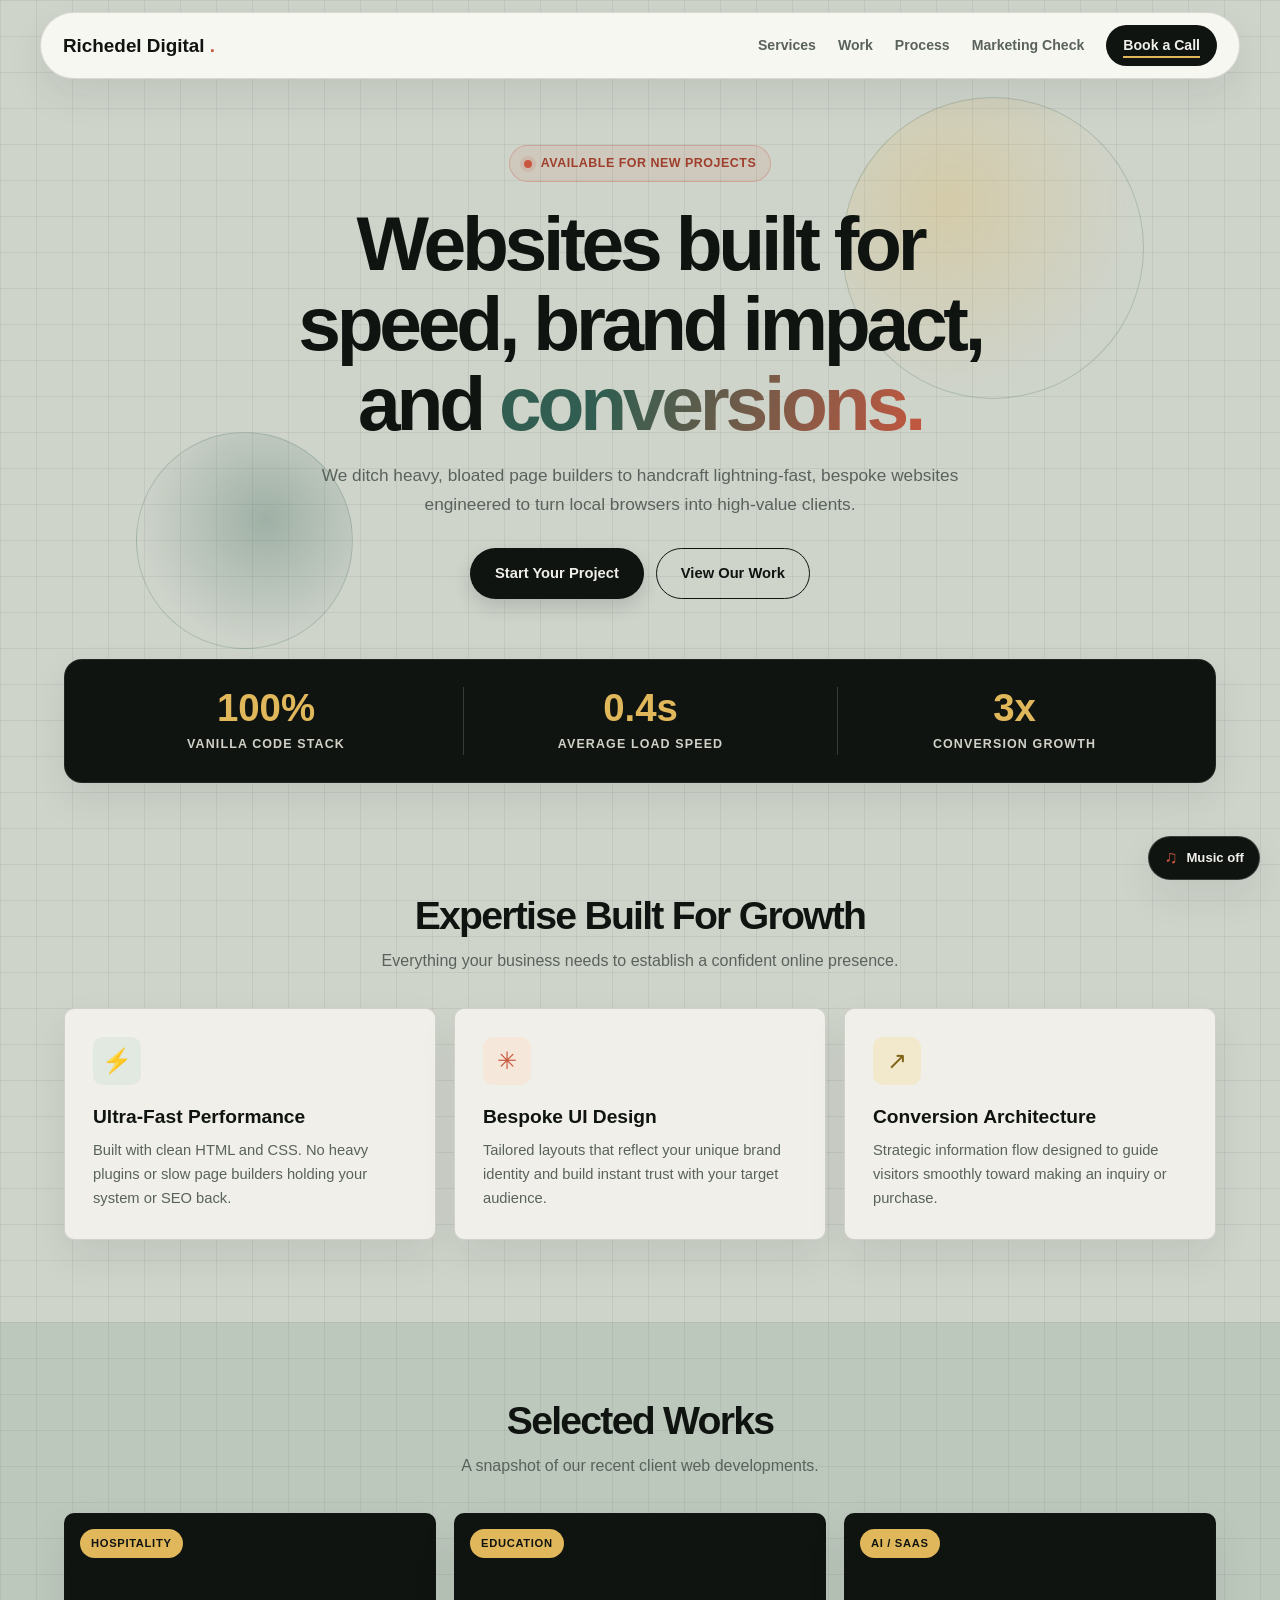
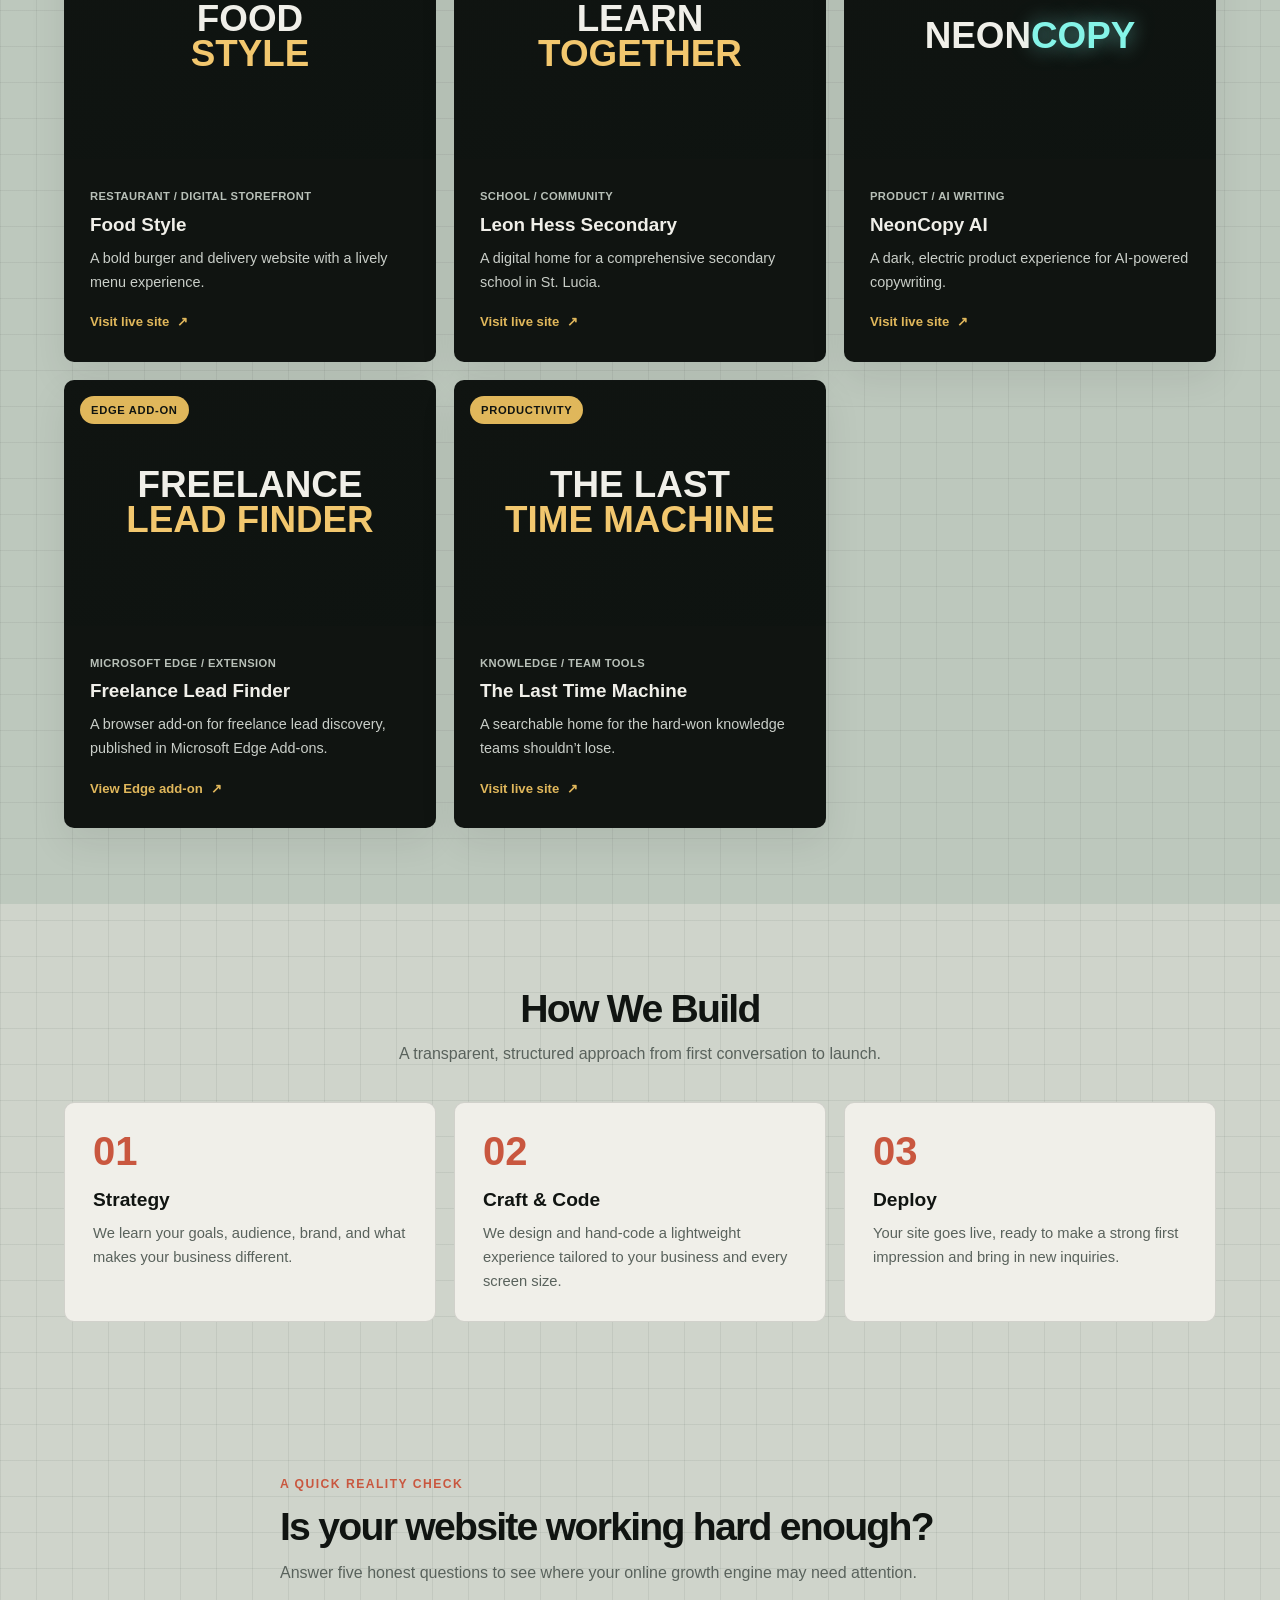
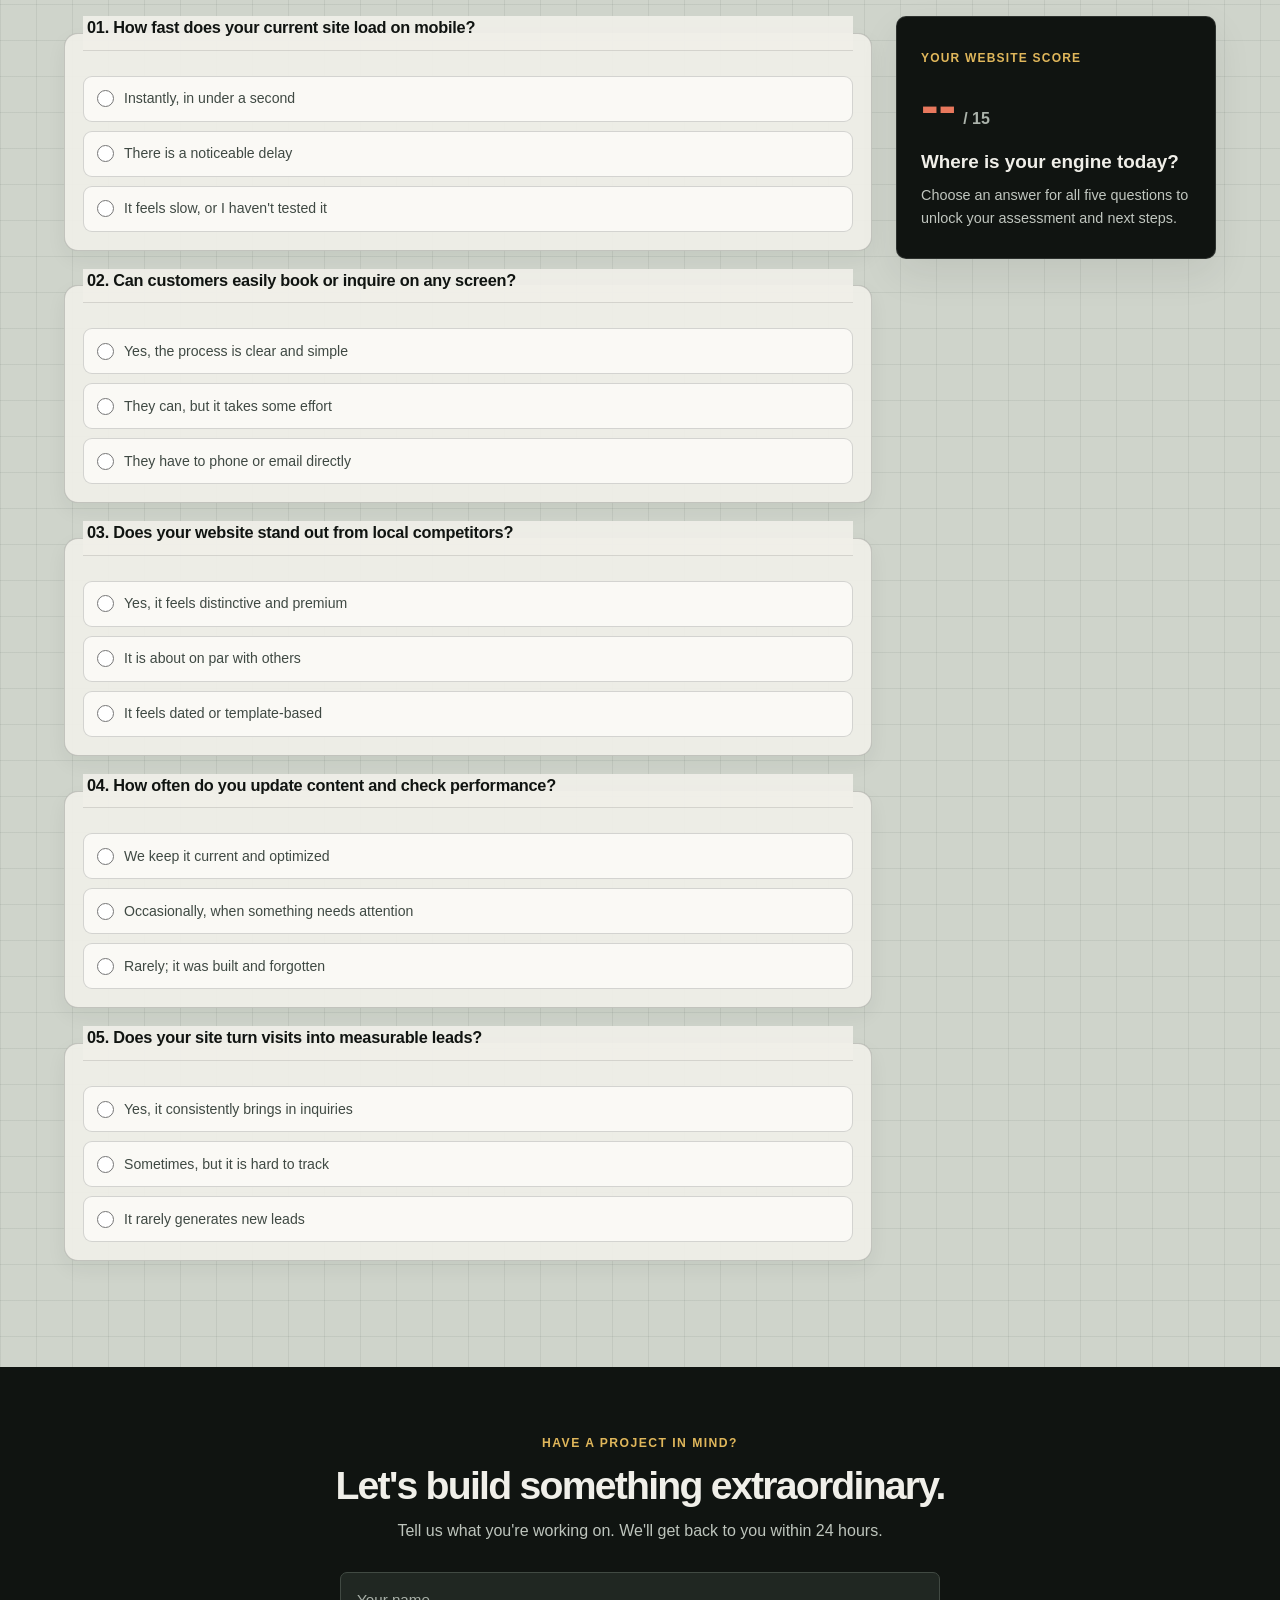
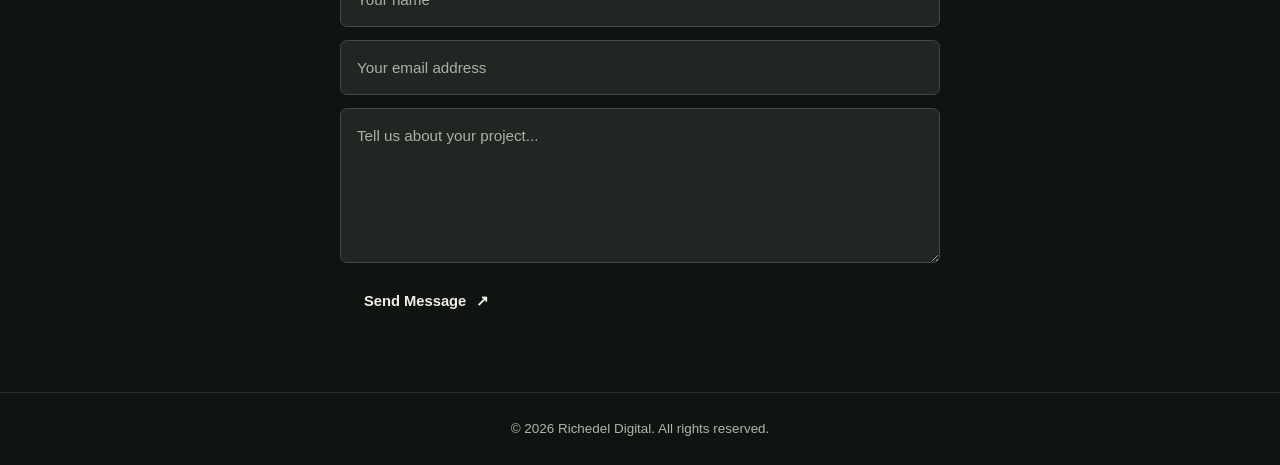
==== commit 3d05a056: "Add Freelance Lead Finder portfolio example" ====
--- a/index.html
+++ b/index.html
@@ -106,6 +106,12 @@
           <a class="project-link" href="https://neon-copy-ai.pages.dev/" target="_blank" rel="noopener noreferrer" aria-label="Visit NeonCopy AI website">
             <div class="project-image image-neon" role="img" aria-label="Neon-lit creative studio"><span class="work-tag">AI / SaaS</span><span class="project-name">NEON<span class="neon-accent">COPY</span></span><span class="image-arrow" aria-hidden="true">↗</span></div>
             <div class="project-info"><span class="project-type">Product / AI writing</span><h3>NeonCopy AI</h3><p>A dark, electric product experience for AI-powered copywriting.</p><span class="project-action">Visit live site <span aria-hidden="true">↗</span></span></div>
+          </a>
+        </article>
+        <article class="project-card" data-tilt>
+          <a class="project-link" href="https://microsoftedge.microsoft.com/addons/detail/freelance-lead-finder/ahajbcojkpimlgdpmcdglbimfhjbfbma" target="_blank" rel="noopener noreferrer" aria-label="View Freelance Lead Finder on Microsoft Edge Add-ons">
+            <div class="project-image image-lead-finder" role="img" aria-label="Lead research workspace"><span class="work-tag">Edge Add-on</span><span class="project-name">FREELANCE<br><em>LEAD FINDER</em></span><span class="image-arrow" aria-hidden="true">↗</span></div>
+            <div class="project-info"><span class="project-type">Microsoft Edge / Extension</span><h3>Freelance Lead Finder</h3><p>A browser add-on for freelance lead discovery, published in Microsoft Edge Add-ons.</p><span class="project-action">View Edge add-on <span aria-hidden="true">↗</span></span></div>
           </a>
         </article>
         <article class="project-card" data-tilt>
--- a/style.css
+++ b/style.css
@@ -1,927 +1,1047 @@
-:root {
-  --paper: #cfd4cb;
-  --surface: #f0efe9;
-  --ink: #171c19;
-  --muted: #59625c;
-  --line: rgba(23, 28, 25, 0.14);
-  --coral: #c9573f;
-  --green: #315e50;
-  --gold: #e0b75b;
-  --shadow: 0 16px 38px rgba(23, 28, 25, 0.08);
-  --heading: "Syne", sans-serif;
-  --body: "Plus Jakarta Sans", sans-serif;
-}
-
-* {
-  box-sizing: border-box;
-  margin: 0;
-  padding: 0;
-}
-
-html {
-  scroll-behavior: smooth;
-  scroll-padding-top: 100px;
-}
-
-body {
-  overflow-x: hidden;
-  background-color: var(--paper);
-  background-image: linear-gradient(rgba(49, 94, 80, 0.045) 1px, transparent 1px), linear-gradient(90deg, rgba(49, 94, 80, 0.045) 1px, transparent 1px);
-  background-size: 36px 36px;
-  color: var(--ink);
-  font-family: var(--body);
-  line-height: 1.65;
-}
-
-button,
-input,
-textarea {
-  font: inherit;
-}
-
-a {
-  color: inherit;
-}
-
-.site-header {
-  position: sticky;
-  top: 12px;
-  z-index: 10;
-  padding: 0 24px;
-}
-
-.nav-container {
-  display: flex;
-  align-items: center;
-  justify-content: space-between;
-  gap: 24px;
-  max-width: 1200px;
-  margin: 0 auto;
-  padding: 12px 22px;
-  border: 1px solid var(--line);
-  border-radius: 999px;
-  background: rgba(251, 250, 246, 0.92);
-  box-shadow: var(--shadow);
-  backdrop-filter: blur(14px);
-}
-
-.logo {
-  flex: 0 0 auto;
-  font-family: var(--heading);
-  font-size: 1.18rem;
-  font-weight: 800;
-  text-decoration: none;
-}
-
-.logo span {
-  color: var(--coral);
-}
-
-.nav-links {
-  display: flex;
-  align-items: center;
-  gap: 22px;
-  list-style: none;
-}
-
-.nav-links a {
-  position: relative;
-  display: inline-block;
-  color: var(--muted);
-  font-size: 0.88rem;
-  font-weight: 600;
-  text-decoration: none;
-  transition: color 180ms ease, background-color 180ms ease;
-}
-
-.nav-links a[aria-current="location"] {
-  color: var(--ink);
-}
-
-.nav-links a::after {
-  position: absolute;
-  right: 0;
-  bottom: -5px;
-  left: 0;
-  height: 2px;
-  background: var(--coral);
-  content: "";
-  transform: scaleX(0);
-  transform-origin: left center;
-  transition: transform 380ms ease-in-out;
-}
-
-.nav-links a[aria-current="location"]::after {
-  transform: scaleX(1);
-}
-
-.nav-links a:hover,
-.nav-links a:focus-visible {
-  color: var(--coral);
-}
-
-.nav-links .nav-cta {
-  padding: 9px 17px;
-  border-radius: 999px;
-  background: var(--ink);
-  color: var(--surface);
-}
-
-.nav-links .nav-cta[aria-current="location"] {
-  color: var(--surface);
-}
-
-.nav-links .nav-cta::after {
-  right: 17px;
-  bottom: 8px;
-  left: 17px;
-  background: var(--gold);
-}
-
-.nav-links .nav-cta:hover,
-.nav-links .nav-cta:focus-visible {
-  background: var(--green);
-  color: white;
-}
-
-.hero {
-  max-width: 1200px;
-  margin: 0 auto;
-  padding: 78px 24px 56px;
-  text-align: center;
-  animation: rise-in 700ms ease both;
-}
-
-.badge,
-.hero-badge {
-  display: inline-flex;
-  align-items: center;
-  gap: 9px;
-  padding: 7px 14px;
-  border: 1px solid rgba(201, 87, 63, 0.3);
-  border-radius: 999px;
-  background: rgba(201, 87, 63, 0.09);
-  color: #9f3e2b;
-  font-size: 0.78rem;
-  font-weight: 700;
-  letter-spacing: 0.04em;
-  text-transform: uppercase;
-}
-
-.badge-dot {
-  width: 8px;
-  height: 8px;
-  flex: 0 0 8px;
-  border-radius: 50%;
-  background: var(--coral);
-  box-shadow: 0 0 0 4px rgba(201, 87, 63, 0.12);
-  animation: pulse 2s ease-in-out infinite;
-}
-
-.hero h1 {
-  max-width: 970px;
-  margin: 22px auto 18px;
-  font-family: var(--heading);
-  font-size: 3.8rem;
-  font-weight: 800;
-  line-height: 1.08;
-}
-
-.hero > p {
-  max-width: 690px;
-  margin: 0 auto 30px;
-  color: var(--muted);
-  font-size: 1.08rem;
-}
-
-.hero-actions {
-  display: flex;
-  flex-wrap: wrap;
-  align-items: center;
-  justify-content: center;
-  gap: 12px;
-}
-
-.btn {
-  display: inline-flex;
-  min-height: 50px;
-  align-items: center;
-  justify-content: center;
-  gap: 10px;
-  padding: 12px 24px;
-  border: 1px solid transparent;
-  border-radius: 999px;
-  cursor: pointer;
-  font-family: var(--heading);
-  font-size: 0.92rem;
-  font-weight: 700;
-  text-align: center;
-  text-decoration: none;
-  transition: transform 180ms ease, background-color 180ms ease, border-color 180ms ease;
-}
-
-.btn:hover {
-  transform: translateY(-2px);
-}
-
-.btn-primary {
-  background: var(--ink);
-  color: var(--surface);
-  box-shadow: 0 8px 18px rgba(23, 28, 25, 0.15);
-}
-
-.btn-primary:hover {
-  background: var(--green);
-}
-
-.btn-secondary {
-  border-color: var(--ink);
-  background: transparent;
-  color: var(--ink);
-}
-
-.btn-secondary:hover {
-  background: var(--ink);
-  color: var(--surface);
-}
-
-.metrics-bar {
-  display: grid;
-  grid-template-columns: repeat(3, minmax(0, 1fr));
-  gap: 20px;
-  max-width: 1152px;
-  margin: 4px auto 28px;
-  padding: 27px 24px;
-  border: 1px solid rgba(255, 255, 255, 0.08);
-  border-radius: 18px;
-  background: var(--ink);
-  box-shadow: var(--shadow);
-  text-align: center;
-}
-
-.metric-item + .metric-item {
-  border-left: 1px solid rgba(255, 255, 255, 0.16);
-}
-
-.metric-item h3 {
-  color: var(--gold);
-  font-family: var(--heading);
-  font-size: 2.4rem;
-  font-weight: 800;
-  line-height: 1.1;
-}
-
-.metric-item p {
-  margin-top: 5px;
-  color: #d1d1c8;
-  font-size: 0.78rem;
-  font-weight: 600;
-  letter-spacing: 0.09em;
-  text-transform: uppercase;
-}
-
-.section {
-  max-width: 1200px;
-  margin: 0 auto;
-  padding: 82px 24px;
-}
-
-.section-header {
-  max-width: 720px;
-  margin: 0 auto 34px;
-  text-align: center;
-}
-
-.section-header h2,
-.contact-box h2 {
-  font-family: var(--heading);
-  font-size: 2.45rem;
-  font-weight: 800;
-  line-height: 1.15;
-}
-
-.section-header p {
-  margin-top: 10px;
-  color: var(--muted);
-  font-size: 1rem;
-}
-
-.section-kicker {
-  display: block;
-  margin-bottom: 10px;
-  color: var(--coral);
-  font-size: 0.76rem;
-  font-weight: 800;
-  letter-spacing: 0.12em;
-  text-transform: uppercase;
-}
-
-.card-grid,
-.process-steps,
-.work-grid {
-  display: grid;
-  grid-template-columns: repeat(3, minmax(0, 1fr));
-  gap: 18px;
-}
-
-.card,
-.step {
-  min-width: 0;
-  padding: 28px;
-  border: 1px solid var(--line);
-  border-radius: 10px;
-  background: var(--surface);
-  box-shadow: var(--shadow);
-  transition: transform 220ms ease, border-color 220ms ease;
-}
-
-.card:hover,
-.step:hover {
-  transform: translateY(-4px);
-  border-color: rgba(49, 94, 80, 0.55);
-}
-
-.card-icon {
-  display: inline-flex;
-  width: 48px;
-  height: 48px;
-  align-items: center;
-  justify-content: center;
-  margin-bottom: 20px;
-  border-radius: 10px;
-  background: #e1e9e1;
-  color: var(--green);
-  font-size: 1.5rem;
-}
-
-.card:nth-child(2) .card-icon {
-  background: #f5e8da;
-  color: var(--coral);
-}
-
-.card:nth-child(3) .card-icon {
-  background: #f2e9cc;
-  color: #806317;
-}
-
-.card h3,
-.step h3 {
-  margin-bottom: 8px;
-  font-family: var(--heading);
-  font-size: 1.2rem;
-  line-height: 1.3;
-}
-
-.card p,
-.step p {
-  color: var(--muted);
-  font-size: 0.92rem;
-}
-
-.bg-alt {
-  max-width: none;
-  padding: 76px max(24px, calc((100% - 1152px) / 2));
-  background-color: #bdc8bd;
-  background-image: linear-gradient(rgba(23, 28, 25, 0.035) 1px, transparent 1px), linear-gradient(90deg, rgba(23, 28, 25, 0.035) 1px, transparent 1px);
-  background-size: 36px 36px;
-}
-
-.bg-alt .section-header,
-.bg-alt .card-grid {
-  max-width: 1152px;
-  margin-right: auto;
-  margin-left: auto;
-}
-
-.bg-alt .section-header {
-  margin-bottom: 34px;
-}
-
-.project-card {
-  min-width: 0;
-  overflow: hidden;
-  border: 1px solid rgba(23, 28, 25, 0.2);
-  border-radius: 10px;
-  background: var(--ink);
-  color: var(--surface);
-  box-shadow: var(--shadow);
-  transition: transform 220ms ease;
-}
-
-.project-card:hover {
-  transform: translateY(-4px);
-}
-
-.project-mockup {
-  position: relative;
-  display: flex;
-  min-height: 245px;
-  flex-direction: column;
-  align-items: center;
-  justify-content: center;
-  overflow: hidden;
-  padding: 25px;
-  text-align: center;
-}
-
-.mockup-1 {
-  background-color: #315e50;
-  background-image: repeating-linear-gradient(135deg, transparent 0 22px, rgba(255, 255, 255, 0.035) 22px 23px);
-}
-
-.mockup-2 {
-  background-color: #a64e37;
-  background-image: repeating-linear-gradient(45deg, transparent 0 24px, rgba(255, 255, 255, 0.045) 24px 25px);
-}
-
-.work-tag {
-  position: absolute;
-  top: 15px;
-  left: 15px;
-  padding: 5px 11px;
-  border-radius: 999px;
-  background: var(--gold);
-  color: var(--ink);
-  font-size: 0.7rem;
-  font-weight: 800;
-  letter-spacing: 0.06em;
-  text-transform: uppercase;
-}
-
-.project-name {
-  font-family: var(--heading);
-  font-size: 2.3rem;
-  font-weight: 800;
-  line-height: 0.95;
-}
-
-.project-info {
-  padding: 23px 25px 26px;
-}
-
-.project-info h3 {
-  margin-bottom: 7px;
-  font-family: var(--heading);
-  font-size: 1.18rem;
-}
-
-.project-info p {
-  color: #c9cec8;
-  font-size: 0.9rem;
-}
-
-.step {
-  box-shadow: none;
-}
-
-.step > span {
-  display: block;
-  margin-bottom: 17px;
-  color: var(--coral);
-  font-family: var(--heading);
-  font-size: 2.5rem;
-  font-weight: 800;
-  line-height: 1;
-}
-
-.marketing-check-section {
-  padding-top: 70px;
-}
-
-.marketing-check-section .section-header {
-  margin-bottom: 30px;
-  text-align: left;
-}
-
-.questionnaire-layout {
-  display: grid;
-  grid-template-columns: minmax(0, 1fr) 320px;
-  align-items: start;
-  gap: 24px;
-}
-
-.questionnaire {
-  display: grid;
-  gap: 13px;
-}
-
-.question-block {
-  display: grid;
-  gap: 8px;
-  min-width: 0;
-  padding: 0;
-  border: 0;
-  background: transparent;
-}
-
-.question-block legend {
-  width: auto;
-  max-width: 100%;
-  margin: 0 0 4px;
-  padding: 0;
-  background: transparent;
-  font-weight: 700;
-  line-height: 1.45;
-}
-
-.question-block label {
-  display: flex;
-  min-height: 42px;
-  align-items: center;
-  gap: 10px;
-  padding: 9px 12px;
-  border: 1px solid var(--line);
-  border-radius: 7px;
-  color: var(--muted);
-  cursor: pointer;
-  font-size: 0.88rem;
-  transition: border-color 160ms ease, background-color 160ms ease, color 160ms ease;
-}
-
-.question-block label:hover,
-.question-block label:has(input:checked) {
-  border-color: var(--green);
-  background: #e8eee8;
-  color: var(--ink);
-}
-
-.question-block input {
-  width: 17px;
-  height: 17px;
-  flex: 0 0 17px;
-  accent-color: var(--green);
-}
-
-.questionnaire-result {
-  position: sticky;
-  top: 100px;
-  padding: 27px 24px;
-  border: 1px solid rgba(255, 255, 255, 0.12);
-  border-radius: 10px;
-  background: var(--ink);
-  color: var(--surface);
-  box-shadow: var(--shadow);
-}
-
-.result-label {
-  color: var(--gold);
-  font-size: 0.75rem;
-  font-weight: 800;
-  letter-spacing: 0.1em;
-  text-transform: uppercase;
-}
-
-.result-score {
-  display: flex;
-  align-items: baseline;
-  gap: 7px;
-  margin: 10px 0 16px;
-  color: #aab2aa;
-}
-
-.result-score strong {
-  color: #e8785d;
-  font-family: var(--heading);
-  font-size: 3.3rem;
-  line-height: 1;
-}
-
-.result-score span {
-  font-weight: 600;
-}
-
-.questionnaire-result h3 {
-  margin-bottom: 9px;
-  font-family: var(--heading);
-  font-size: 1.18rem;
-  line-height: 1.35;
-}
-
-.questionnaire-result p {
-  color: #c0c6bf;
-  font-size: 0.9rem;
-}
-
-.questionnaire-result.is-complete {
-  border-color: var(--gold);
-}
-
-.contact-section {
-  margin-top: 24px;
-  padding: 66px 24px;
-  background-color: var(--ink);
-  color: var(--surface);
-}
-
-.contact-box {
-  max-width: 720px;
-  margin: 0 auto;
-  text-align: center;
-}
-
-.contact-box h2 {
-  margin-bottom: 10px;
-}
-
-.contact-box > p {
-  margin-bottom: 27px;
-  color: #bec5bd;
-}
-
-.contact-box .section-kicker {
-  color: var(--gold);
-}
-
-.contact-form {
-  display: grid;
-  gap: 13px;
-  max-width: 600px;
-  margin: 0 auto;
-}
-
-.form-group {
-  min-width: 0;
-}
-
-.contact-form input,
-.contact-form textarea {
-  display: block;
-  width: 100%;
-  padding: 14px 16px;
-  border: 1px solid #414a43;
-  border-radius: 7px;
-  outline: none;
-  background: #202722;
-  color: var(--surface);
-  font-size: 0.95rem;
-  resize: vertical;
-  transition: border-color 160ms ease, box-shadow 160ms ease;
-}
-
-.contact-form input::placeholder,
-.contact-form textarea::placeholder {
-  color: #a8b0a8;
-}
-
-.contact-form input:focus,
-.contact-form textarea:focus {
-  border-color: var(--gold);
-  box-shadow: 0 0 0 3px rgba(224, 183, 91, 0.16);
-}
-
-.contact-form .btn {
-  justify-self: start;
-  border: 0;
-}
-
-.music-control {
-  position: fixed;
-  right: 20px;
-  bottom: 20px;
-  z-index: 20;
-  display: inline-flex;
-  min-height: 44px;
-  align-items: center;
-  gap: 9px;
-  padding: 10px 15px;
-  border: 1px solid rgba(255, 255, 255, 0.18);
-  border-radius: 999px;
-  background: var(--ink);
-  box-shadow: var(--shadow);
-  color: var(--surface);
-  cursor: pointer;
-  font-size: 0.82rem;
-  font-weight: 700;
-  transition: background-color 180ms ease, transform 180ms ease;
-}
-
-.music-control:hover {
-  transform: translateY(-2px);
-  background: var(--green);
-}
-
-.music-control-icon {
-  color: var(--coral);
-  font-size: 1.1rem;
-  line-height: 1;
-}
-
-.music-control[aria-pressed="true"] .music-control-icon {
-  color: var(--gold);
-}
-
-.visually-hidden {
-  position: absolute;
-  width: 1px;
-  height: 1px;
-  overflow: hidden;
-  clip: rect(0, 0, 0, 0);
-  white-space: nowrap;
-  clip-path: inset(50%);
-}
-
-footer {
-  padding: 25px 20px;
-  border-top: 1px solid rgba(255, 255, 255, 0.12);
-  background: var(--ink);
-  color: #aeb5ad;
-  font-size: 0.84rem;
-  text-align: center;
-}
-
-:focus-visible {
-  outline: 3px solid var(--coral);
-  outline-offset: 3px;
-}
-
-@keyframes rise-in {
-  from {
-    opacity: 0;
-    transform: translateY(14px);
-  }
-  to {
-    opacity: 1;
-    transform: translateY(0);
-  }
-}
-
-@keyframes pulse {
-  50% {
-    opacity: 0.55;
-    transform: scale(0.88);
-  }
-}
-
-@media (max-width: 900px) {
-  .nav-container {
-    align-items: flex-start;
-    flex-direction: column;
-    gap: 8px;
-    border-radius: 16px;
-  }
-
-  .nav-links {
-    width: 100%;
-    min-width: 0;
-    max-width: 100%;
-    gap: 17px;
-    overflow-x: auto;
-    padding: 4px 2px;
-    scrollbar-width: none;
-    -ms-overflow-style: none;
-  }
-
-  .nav-links::-webkit-scrollbar {
-    display: none;
-  }
-
-  .nav-links li {
-    flex: 0 0 auto;
-  }
-
-  .nav-links a {
-    font-size: 0.82rem;
-  }
-
-  .questionnaire-layout {
-    grid-template-columns: minmax(0, 1fr) 280px;
-  }
-}
-
-@media (max-width: 720px) {
-  .hero {
-    padding-top: 58px;
-  }
-
-  .hero h1 {
-    font-size: 3rem;
-  }
-
-  .section {
-    padding-top: 62px;
-    padding-bottom: 62px;
-  }
-
-  .card-grid,
-  .process-steps,
-  .work-grid {
-    grid-template-columns: 1fr;
-  }
-
-  .card,
-  .step {
-    padding: 24px;
-  }
-
-  .questionnaire-layout {
-    grid-template-columns: 1fr;
-  }
-
-  .questionnaire-result {
-    position: static;
-  }
-
-  .bg-alt {
-    padding-right: 24px;
-    padding-left: 24px;
-  }
-}
-
-@media (max-width: 480px) {
-  .site-header {
-    top: 8px;
-    padding: 0 12px;
-  }
-
-  .nav-container {
-    padding: 11px 14px;
-  }
-
-  .nav-links {
-    gap: 14px;
-  }
-
-  .hero {
-    padding: 48px 18px 42px;
-  }
-
-  .hero h1 {
-    font-size: 2.15rem;
-  }
-
-  .contact-box h2 {
-    font-size: 1.8rem;
-  }
-
-  .hero > p {
-    font-size: 0.98rem;
-  }
-
-  .hero-actions {
-    align-items: stretch;
-    flex-direction: column;
-  }
-
-  .btn {
-    width: 100%;
-  }
-
-  .metrics-bar {
-    grid-template-columns: 1fr;
-    gap: 14px;
-    margin: 0 16px;
-    padding: 22px;
-  }
-
-  .metric-item + .metric-item {
-    padding-top: 13px;
-    border-top: 1px solid rgba(255, 255, 255, 0.16);
-    border-left: 0;
-  }
-
-  .metric-item h3 {
-    font-size: 2rem;
-  }
-
-  .section-header h2 {
-    font-size: 2rem;
-  }
-
-  .contact-box h2 {
-    font-size: 1.75rem;
-  }
-
-  .section {
-    padding-right: 18px;
-    padding-left: 18px;
-  }
-
-  .bg-alt {
-    padding-right: 18px;
-    padding-left: 18px;
-  }
-
-  .question-block {
-    padding: 15px;
-  }
-
-  .contact-section {
-    padding: 54px 18px;
-  }
-
-  .music-control {
-    right: 12px;
-    bottom: 12px;
-  }
-}
-
-@media (prefers-reduced-motion: reduce) {
-  *,
-  *::before,
-  *::after {
-    scroll-behavior: auto !important;
-    animation-duration: 0.01ms !important;
-    animation-iteration-count: 1 !important;
-    transition-duration: 0.01ms !important;
-  }
-}
+:root {
+  --paper: #cfd4cb;
+  --surface: #f0efe9;
+  --ink: #101411;
+  --muted: #59625c;
+  --line: rgba(23, 28, 25, 0.14);
+  --coral: #c9573f;
+  --green: #315e50;
+  --gold: #e0b75b;
+  --shadow: 0 16px 38px rgba(23, 28, 25, 0.08);
+  --heading: "Manrope", sans-serif;
+  --body: "DM Sans", sans-serif;
+}
+
+* {
+  box-sizing: border-box;
+  margin: 0;
+  padding: 0;
+}
+
+html {
+  scroll-behavior: smooth;
+  scroll-padding-top: 100px;
+}
+
+.scroll-progress {
+  position: fixed;
+  z-index: 50;
+  inset: 0 auto auto 0;
+  width: 100%;
+  height: 3px;
+  background: linear-gradient(90deg, var(--coral), var(--gold), #78a593);
+  transform: scaleX(var(--scroll-progress, 0));
+  transform-origin: left center;
+  pointer-events: none;
+}
+
+body {
+  overflow-x: hidden;
+  background-color: var(--paper);
+  background-image: linear-gradient(rgba(35, 57, 46, 0.075) 1px, transparent 1px), linear-gradient(90deg, rgba(35, 57, 46, 0.075) 1px, transparent 1px);
+  background-size: 36px 36px;
+  color: var(--ink);
+  font-family: var(--body);
+  line-height: 1.65;
+}
+
+button,
+input,
+textarea {
+  font: inherit;
+}
+
+a {
+  color: inherit;
+}
+
+.site-header {
+  position: sticky;
+  top: 12px;
+  z-index: 10;
+  padding: 0 24px;
+}
+
+.nav-container {
+  display: flex;
+  align-items: center;
+  justify-content: space-between;
+  gap: 24px;
+  max-width: 1200px;
+  margin: 0 auto;
+  padding: 12px 22px;
+  border: 1px solid var(--line);
+  border-radius: 999px;
+  background: rgba(251, 250, 246, 0.92);
+  box-shadow: var(--shadow);
+  backdrop-filter: blur(14px);
+}
+
+.logo {
+  flex: 0 0 auto;
+  font-family: var(--heading);
+  font-size: 1.18rem;
+  font-weight: 800;
+  text-decoration: none;
+}
+
+.logo span {
+  color: var(--coral);
+}
+
+.nav-links {
+  display: flex;
+  align-items: center;
+  gap: 22px;
+  list-style: none;
+}
+
+.nav-links a {
+  position: relative;
+  display: inline-block;
+  color: var(--muted);
+  font-size: 0.88rem;
+  font-weight: 600;
+  text-decoration: none;
+  transition: color 180ms ease, background-color 180ms ease;
+}
+
+.nav-links a[aria-current="location"] {
+  color: var(--ink);
+}
+
+.nav-links a::after {
+  position: absolute;
+  right: 0;
+  bottom: -5px;
+  left: 0;
+  height: 2px;
+  background: var(--coral);
+  content: "";
+  transform: scaleX(0);
+  transform-origin: left center;
+  transition: transform 380ms ease-in-out;
+}
+
+.nav-links a[aria-current="location"]::after {
+  transform: scaleX(1);
+}
+
+.nav-links a:hover,
+.nav-links a:focus-visible {
+  color: var(--coral);
+}
+
+.nav-links .nav-cta {
+  padding: 9px 17px;
+  border-radius: 999px;
+  background: var(--ink);
+  color: var(--surface);
+}
+
+.nav-links .nav-cta[aria-current="location"] {
+  color: var(--surface);
+}
+
+.nav-links .nav-cta::after {
+  right: 17px;
+  bottom: 8px;
+  left: 17px;
+  background: var(--gold);
+}
+
+.nav-links .nav-cta:hover,
+.nav-links .nav-cta:focus-visible {
+  background: var(--green);
+  color: white;
+}
+
+.hero {
+  position: relative;
+  isolation: isolate;
+  max-width: 1200px;
+  margin: 0 auto;
+  padding: 78px 24px 56px;
+  text-align: center;
+  animation: rise-in 700ms ease both;
+}
+
+.hero::before,
+.hero::after {
+  position: absolute;
+  z-index: -1;
+  width: clamp(170px, 24vw, 300px);
+  aspect-ratio: 1;
+  border: 1px solid rgba(49, 94, 80, .21);
+  border-radius: 50%;
+  content: "";
+  pointer-events: none;
+  animation: orbit-drift 9s ease-in-out infinite alternate;
+}
+
+.hero::before {
+  top: 5%;
+  right: 8%;
+  background: radial-gradient(circle at 35% 35%, rgba(224, 183, 91, .3), rgba(224, 183, 91, 0) 68%);
+}
+
+.hero::after {
+  bottom: 1%;
+  left: 8%;
+  width: clamp(130px, 17vw, 215px);
+  background: radial-gradient(circle at 60% 40%, rgba(49, 94, 80, .3), rgba(49, 94, 80, 0) 70%);
+  animation-delay: -4s;
+}
+
+.badge,
+.hero-badge {
+  display: inline-flex;
+  align-items: center;
+  gap: 9px;
+  padding: 7px 14px;
+  border: 1px solid rgba(201, 87, 63, 0.3);
+  border-radius: 999px;
+  background: rgba(201, 87, 63, 0.09);
+  color: #9f3e2b;
+  font-size: 0.78rem;
+  font-weight: 700;
+  letter-spacing: 0.04em;
+  text-transform: uppercase;
+}
+
+.badge-dot {
+  width: 8px;
+  height: 8px;
+  flex: 0 0 8px;
+  border-radius: 50%;
+  background: var(--coral);
+  box-shadow: 0 0 0 4px rgba(201, 87, 63, 0.12);
+  animation: pulse 2s ease-in-out infinite;
+}
+
+.hero h1 {
+  max-width: 900px;
+  margin: 22px auto 18px;
+  font-family: var(--heading);
+  font-size: clamp(2.7rem, 6vw, 5rem);
+  font-weight: 700;
+  letter-spacing: -0.055em;
+  line-height: 1.04;
+  text-wrap: balance;
+}
+
+.hero-highlight {
+  color: transparent;
+  background: linear-gradient(105deg, var(--green) 12%, var(--coral) 48%, #8a6b1e 82%, var(--green));
+  background-size: 220% 100%;
+  background-clip: text;
+  -webkit-background-clip: text;
+  animation: color-sweep 7s ease-in-out infinite alternate;
+}
+
+.hero > p {
+  max-width: 690px;
+  margin: 0 auto 30px;
+  color: var(--muted);
+  font-size: 1.08rem;
+}
+
+.hero-actions {
+  display: flex;
+  flex-wrap: wrap;
+  align-items: center;
+  justify-content: center;
+  gap: 12px;
+}
+
+.btn {
+  display: inline-flex;
+  min-height: 50px;
+  align-items: center;
+  justify-content: center;
+  gap: 10px;
+  padding: 12px 24px;
+  border: 1px solid transparent;
+  border-radius: 999px;
+  cursor: pointer;
+  font-family: var(--heading);
+  font-size: 0.92rem;
+  font-weight: 700;
+  text-align: center;
+  text-decoration: none;
+  transition: transform 180ms ease, background-color 180ms ease, border-color 180ms ease;
+}
+
+.btn:hover {
+  transform: translate3d(var(--magnet-x, 0px), calc(var(--magnet-y, 0px) - 2px), 0);
+}
+
+.btn-primary {
+  background: var(--ink);
+  color: var(--surface);
+  box-shadow: 0 8px 18px rgba(23, 28, 25, 0.15);
+}
+
+.btn-primary:hover {
+  background: var(--green);
+}
+
+.btn-secondary {
+  border-color: var(--ink);
+  background: transparent;
+  color: var(--ink);
+}
+
+.btn-secondary:hover {
+  background: var(--ink);
+  color: var(--surface);
+}
+
+.metrics-bar {
+  display: grid;
+  grid-template-columns: repeat(3, minmax(0, 1fr));
+  gap: 20px;
+  max-width: 1152px;
+  margin: 4px auto 28px;
+  padding: 27px 24px;
+  border: 1px solid rgba(255, 255, 255, 0.08);
+  border-radius: 18px;
+  background: var(--ink);
+  box-shadow: var(--shadow);
+  text-align: center;
+}
+
+.metric-item + .metric-item {
+  border-left: 1px solid rgba(255, 255, 255, 0.16);
+}
+
+.metric-item h3 {
+  color: var(--gold);
+  font-family: var(--heading);
+  font-size: 2.4rem;
+  font-weight: 800;
+  line-height: 1.1;
+  font-variant-numeric: tabular-nums;
+}
+
+.metric-item p {
+  margin-top: 5px;
+  color: #d1d1c8;
+  font-size: 0.78rem;
+  font-weight: 600;
+  letter-spacing: 0.09em;
+  text-transform: uppercase;
+}
+
+.section {
+  max-width: 1200px;
+  margin: 0 auto;
+  padding: 82px 24px;
+}
+
+.section-header {
+  max-width: 720px;
+  margin: 0 auto 34px;
+  text-align: center;
+}
+
+.section-header h2,
+.contact-box h2 {
+  font-family: var(--heading);
+  font-size: 2.45rem;
+  font-weight: 800;
+  line-height: 1.15;
+  letter-spacing: -0.045em;
+  text-wrap: balance;
+}
+
+.section-header p {
+  margin-top: 10px;
+  color: var(--muted);
+  font-size: 1rem;
+}
+
+.section-kicker {
+  display: block;
+  margin-bottom: 10px;
+  color: var(--coral);
+  font-size: 0.76rem;
+  font-weight: 800;
+  letter-spacing: 0.12em;
+  text-transform: uppercase;
+}
+
+.card-grid,
+.process-steps,
+.work-grid {
+  display: grid;
+  grid-template-columns: repeat(3, minmax(0, 1fr));
+  gap: 18px;
+}
+
+.card,
+.step {
+  min-width: 0;
+  padding: 28px;
+  border: 1px solid var(--line);
+  border-radius: 10px;
+  background: var(--surface);
+  box-shadow: var(--shadow);
+  transition: transform 220ms ease, border-color 220ms ease;
+}
+
+.card:hover,
+.step:hover {
+  transform: translateY(-4px);
+  border-color: rgba(49, 94, 80, 0.55);
+}
+
+.card-icon {
+  display: inline-flex;
+  width: 48px;
+  height: 48px;
+  align-items: center;
+  justify-content: center;
+  margin-bottom: 20px;
+  border-radius: 10px;
+  background: #e1e9e1;
+  color: var(--green);
+  font-size: 1.5rem;
+}
+
+.card:hover .card-icon { animation: icon-bounce 480ms cubic-bezier(.2,.8,.2,1); }
+
+.card:nth-child(2) .card-icon {
+  background: #f5e8da;
+  color: var(--coral);
+}
+
+.card:nth-child(3) .card-icon {
+  background: #f2e9cc;
+  color: #806317;
+}
+
+.card h3,
+.step h3 {
+  margin-bottom: 8px;
+  font-family: var(--heading);
+  font-size: 1.2rem;
+  line-height: 1.3;
+}
+
+.card p,
+.step p {
+  color: var(--muted);
+  font-size: 0.92rem;
+}
+
+.bg-alt {
+  max-width: none;
+  padding: 76px max(24px, calc((100% - 1152px) / 2));
+  background-color: #bdc8bd;
+  background-image: linear-gradient(rgba(23, 28, 25, 0.06) 1px, transparent 1px), linear-gradient(90deg, rgba(23, 28, 25, 0.06) 1px, transparent 1px);
+  background-size: 36px 36px;
+}
+
+.bg-alt .section-header,
+.bg-alt .card-grid {
+  max-width: 1152px;
+  margin-right: auto;
+  margin-left: auto;
+}
+
+.bg-alt .section-header {
+  margin-bottom: 34px;
+}
+
+.project-grid { grid-template-columns: repeat(3, minmax(0, 1fr)); }
+
+.project-card {
+  min-width: 0;
+  overflow: hidden;
+  border: 1px solid rgba(23, 28, 25, 0.2);
+  border-radius: 10px;
+  background: var(--ink);
+  color: var(--surface);
+  box-shadow: var(--shadow);
+  transition: transform 320ms cubic-bezier(.2,.8,.2,1), box-shadow 320ms ease;
+}
+
+.project-card:hover {
+  transform: translateY(-8px) rotateX(var(--tilt-x, 0deg)) rotateY(var(--tilt-y, 0deg));
+  box-shadow: 0 24px 48px rgba(23, 28, 25, .19);
+  transform-style: preserve-3d;
+  perspective: 900px;
+}
+
+.project-link { display: block; height: 100%; color: inherit; text-decoration: none; }
+
+.project-image {
+  position: relative;
+  display: flex;
+  min-height: 245px;
+  flex-direction: column;
+  align-items: center;
+  justify-content: center;
+  overflow: hidden;
+  padding: 25px;
+  text-align: center;
+  isolation: isolate;
+  background-position: center;
+  background-size: cover;
+  transition: background-size 600ms cubic-bezier(.2,.8,.2,1);
+}
+.project-card:hover .project-image { background-size: 112%; }
+
+.project-image::before {
+  position: absolute;
+  z-index: 0;
+  inset: 0;
+  background: linear-gradient(145deg, rgba(13, 19, 16, .08), rgba(13, 19, 16, .67));
+  content: "";
+  transition: opacity 300ms ease;
+}
+.project-card:hover .project-image::before { opacity: .78; }
+.project-image > * { position: relative; z-index: 1; }
+.project-image .work-tag { position: absolute; }
+.image-food { background-image: url("https://images.unsplash.com/photo-1568901346375-23c9450c58cd?auto=format&fit=crop&w=1000&q=85"); }
+.image-school { background-image: url("https://images.unsplash.com/photo-1509062522246-3755977927d7?auto=format&fit=crop&w=1000&q=85"); }
+.image-neon { background-image: url("https://images.unsplash.com/photo-1519608487953-e999c86e7455?auto=format&fit=crop&w=1000&q=85"); }
+.image-niche { background-image: url("https://images.unsplash.com/photo-1497366754035-f200968a6e72?auto=format&fit=crop&w=1000&q=85"); }
+.image-time { background-image: url("https://images.unsplash.com/photo-1518770660439-4636190af475?auto=format&fit=crop&w=1000&q=85"); }
+.project-name em { color: #f2c76e; font-style: normal; }
+.neon-accent { color: #85f4e8; text-shadow: 0 0 20px rgba(133, 244, 232, .62); }
+.image-arrow { position: absolute; right: 17px; bottom: 14px; display: grid; width: 40px; height: 40px; place-items: center; border: 1px solid rgba(255,255,255,.45); border-radius: 50%; color: white; font-size: 1.2rem; opacity: 0; transform: translate(-6px, 6px); transition: opacity 220ms ease, transform 220ms ease; }
+.project-card:hover .image-arrow, .project-link:focus-visible .image-arrow { opacity: 1; transform: translate(0); }
+
+.work-tag {
+  position: absolute;
+  top: 15px;
+  left: 15px;
+  padding: 5px 11px;
+  border-radius: 999px;
+  background: var(--gold);
+  color: var(--ink);
+  font-size: 0.7rem;
+  font-weight: 800;
+  letter-spacing: 0.06em;
+  text-transform: uppercase;
+}
+
+.project-name {
+  font-family: var(--heading);
+  font-size: 2.3rem;
+  font-weight: 800;
+  line-height: 0.95;
+}
+
+.project-info {
+  padding: 23px 25px 26px;
+}
+
+.project-type { color: #b8c0b8; font-size: .7rem; font-weight: 700; letter-spacing: .035em; text-transform: uppercase; }
+.project-action { display: inline-flex; gap: 8px; margin-top: 17px; color: var(--gold); font-size: .82rem; font-weight: 700; }
+.project-action span { transition: transform 180ms ease; }
+.project-card:hover .project-action span { transform: translate(3px, -3px); }
+
+.project-info h3 {
+  margin-bottom: 7px;
+  font-family: var(--heading);
+  font-size: 1.18rem;
+}
+
+.project-info p {
+  color: #c9cec8;
+  font-size: 0.9rem;
+}
+
+.step {
+  box-shadow: none;
+}
+
+.step > span {
+  display: block;
+  margin-bottom: 17px;
+  color: var(--coral);
+  font-family: var(--heading);
+  font-size: 2.5rem;
+  font-weight: 800;
+  line-height: 1;
+}
+
+.marketing-check-section {
+  padding-top: 70px;
+}
+
+.marketing-check-section .section-header {
+  margin-bottom: 30px;
+  text-align: left;
+}
+
+.questionnaire-layout {
+  display: grid;
+  grid-template-columns: minmax(0, 1fr) 320px;
+  align-items: start;
+  gap: 24px;
+}
+
+.questionnaire {
+  display: grid;
+  gap: 18px;
+}
+
+.question-block {
+  display: grid;
+  gap: 9px;
+  min-width: 0;
+  padding: 18px;
+  border: 1px solid rgba(23, 28, 25, 0.2);
+  border-radius: 14px;
+  background: rgba(240, 239, 233, 0.92);
+  box-shadow: 0 8px 20px rgba(23, 28, 25, 0.055);
+}
+
+.question-block legend {
+  display: block;
+  width: 100%;
+  max-width: 100%;
+  margin: 0 0 7px;
+  padding: 0 4px 10px;
+  border-bottom: 1px solid rgba(23, 28, 25, 0.13);
+  background: rgba(240, 239, 233, 0.92);
+  font-weight: 700;
+  font-size: 1.02rem;
+  letter-spacing: -0.015em;
+  line-height: 1.45;
+  text-wrap: pretty;
+}
+
+.question-block label {
+  display: flex;
+  min-height: 46px;
+  align-items: center;
+  gap: 10px;
+  padding: 10px 13px;
+  border: 1px solid rgba(23, 28, 25, 0.17);
+  border-radius: 9px;
+  background: #faf9f5;
+  color: #3f4943;
+  cursor: pointer;
+  font-size: 0.88rem;
+  transition: border-color 180ms ease, background-color 180ms ease, color 180ms ease, transform 180ms ease, box-shadow 180ms ease;
+}
+
+.question-block label:hover,
+.question-block label:has(input:checked) {
+  border-color: #487564;
+  background: #e4eee7;
+  color: var(--ink);
+  box-shadow: 0 3px 10px rgba(49, 94, 80, 0.09);
+}
+
+.question-block label:hover {
+  transform: translateX(3px);
+}
+
+.question-block input {
+  width: 17px;
+  height: 17px;
+  flex: 0 0 17px;
+  accent-color: var(--green);
+}
+
+.questionnaire-result {
+  position: sticky;
+  top: 100px;
+  padding: 27px 24px;
+  border: 1px solid rgba(255, 255, 255, 0.12);
+  border-radius: 10px;
+  background: var(--ink);
+  color: var(--surface);
+  box-shadow: var(--shadow);
+}
+
+.result-label {
+  color: var(--gold);
+  font-size: 0.75rem;
+  font-weight: 800;
+  letter-spacing: 0.1em;
+  text-transform: uppercase;
+}
+
+.result-score {
+  display: flex;
+  align-items: baseline;
+  gap: 7px;
+  margin: 10px 0 16px;
+  color: #aab2aa;
+}
+
+.result-score strong {
+  color: #e8785d;
+  font-family: var(--heading);
+  font-size: 3.3rem;
+  line-height: 1;
+}
+
+.result-score span {
+  font-weight: 600;
+}
+
+.questionnaire-result h3 {
+  margin-bottom: 9px;
+  font-family: var(--heading);
+  font-size: 1.18rem;
+  line-height: 1.35;
+}
+
+.questionnaire-result p {
+  color: #c0c6bf;
+  font-size: 0.9rem;
+}
+
+.questionnaire-result.is-complete {
+  border-color: var(--gold);
+}
+
+.contact-section {
+  margin-top: 24px;
+  padding: 66px 24px;
+  background-color: var(--ink);
+  color: var(--surface);
+}
+
+.contact-box {
+  max-width: 720px;
+  margin: 0 auto;
+  text-align: center;
+}
+
+.contact-box h2 {
+  margin-bottom: 10px;
+}
+
+.contact-box > p {
+  margin-bottom: 27px;
+  color: #bec5bd;
+}
+
+.contact-box .section-kicker {
+  color: var(--gold);
+}
+
+.contact-form {
+  display: grid;
+  gap: 13px;
+  max-width: 600px;
+  margin: 0 auto;
+}
+
+.form-group {
+  min-width: 0;
+}
+
+.contact-form input,
+.contact-form textarea {
+  display: block;
+  width: 100%;
+  padding: 14px 16px;
+  border: 1px solid #414a43;
+  border-radius: 7px;
+  outline: none;
+  background: #202722;
+  color: var(--surface);
+  font-size: 0.95rem;
+  resize: vertical;
+  transition: border-color 160ms ease, box-shadow 160ms ease;
+}
+
+.contact-form input::placeholder,
+.contact-form textarea::placeholder {
+  color: #a8b0a8;
+}
+
+.contact-form input:focus,
+.contact-form textarea:focus {
+  border-color: var(--gold);
+  box-shadow: 0 0 0 3px rgba(224, 183, 91, 0.16);
+}
+
+.contact-form .btn {
+  justify-self: start;
+  border: 0;
+}
+
+.music-control {
+  position: fixed;
+  right: 20px;
+  bottom: 20px;
+  z-index: 20;
+  display: inline-flex;
+  min-height: 44px;
+  align-items: center;
+  gap: 9px;
+  padding: 10px 15px;
+  border: 1px solid rgba(255, 255, 255, 0.18);
+  border-radius: 999px;
+  background: var(--ink);
+  box-shadow: var(--shadow);
+  color: var(--surface);
+  cursor: pointer;
+  font-size: 0.82rem;
+  font-weight: 700;
+  transition: background-color 180ms ease, transform 180ms ease;
+}
+
+.music-control:hover {
+  transform: translateY(-2px);
+  background: var(--green);
+}
+
+.music-control-icon {
+  color: var(--coral);
+  font-size: 1.1rem;
+  line-height: 1;
+}
+
+.music-control[aria-pressed="true"] .music-control-icon {
+  color: var(--gold);
+}
+
+.visually-hidden {
+  position: absolute;
+  width: 1px;
+  height: 1px;
+  overflow: hidden;
+  clip: rect(0, 0, 0, 0);
+  white-space: nowrap;
+  clip-path: inset(50%);
+}
+
+footer {
+  padding: 25px 20px;
+  border-top: 1px solid rgba(255, 255, 255, 0.12);
+  background: var(--ink);
+  color: #aeb5ad;
+  font-size: 0.84rem;
+  text-align: center;
+}
+
+:focus-visible {
+  outline: 3px solid var(--coral);
+  outline-offset: 3px;
+}
+
+@keyframes rise-in {
+  from {
+    opacity: 0;
+    transform: translateY(14px);
+  }
+  to {
+    opacity: 1;
+    transform: translateY(0);
+  }
+}
+
+@keyframes pulse {
+  50% {
+    opacity: 0.55;
+    transform: scale(0.88);
+  }
+}
+
+@keyframes music-bob { to { transform: translateY(-3px) rotate(10deg); } }
+@keyframes orbit-drift { to { transform: translate3d(0, -16px, 0) rotate(10deg) scale(1.04); } }
+@keyframes color-sweep { to { background-position: 100% 50%; } }
+@keyframes icon-bounce { 45% { transform: translateY(-7px) rotate(-7deg); } 100% { transform: translateY(0) rotate(0); } }
+.music-control[aria-pressed="true"] .music-control-icon { animation: music-bob 700ms ease-in-out infinite alternate; }
+.reveal-on-scroll { opacity: 0; transform: translateY(22px); transition: opacity 650ms ease, transform 650ms cubic-bezier(.2,.8,.2,1); }
+.reveal-on-scroll.is-visible { opacity: 1; transform: translateY(0); }
+.project-grid > :nth-child(n+4) { transition-delay: 240ms; }
+
+@media (max-width: 900px) {
+  .nav-container {
+    align-items: flex-start;
+    flex-direction: column;
+    gap: 8px;
+    border-radius: 16px;
+  }
+
+  .nav-links {
+    width: 100%;
+    min-width: 0;
+    max-width: 100%;
+    gap: 17px;
+    overflow-x: auto;
+    padding: 4px 2px;
+    scrollbar-width: none;
+    -ms-overflow-style: none;
+  }
+
+  .nav-links::-webkit-scrollbar {
+    display: none;
+  }
+
+  .nav-links li {
+    flex: 0 0 auto;
+  }
+
+  .nav-links a {
+    font-size: 0.82rem;
+  }
+
+  .questionnaire-layout {
+    grid-template-columns: minmax(0, 1fr) 280px;
+  }
+}
+
+@media (max-width: 720px) {
+  .hero {
+    padding-top: 58px;
+  }
+
+  .hero h1 {
+    font-size: clamp(2.6rem, 10vw, 3.5rem);
+  }
+
+  .hero::before { right: -5%; }
+  .hero::after { left: -4%; }
+
+  .section {
+    padding-top: 62px;
+    padding-bottom: 62px;
+  }
+
+  .card-grid,
+  .process-steps,
+  .work-grid {
+    grid-template-columns: 1fr;
+  }
+
+  .project-grid { grid-template-columns: repeat(2, minmax(0, 1fr)); }
+
+  .card,
+  .step {
+    padding: 24px;
+  }
+
+  .questionnaire-layout {
+    grid-template-columns: 1fr;
+  }
+
+  .questionnaire-result {
+    position: static;
+  }
+
+  .bg-alt {
+    padding-right: 24px;
+    padding-left: 24px;
+  }
+}
+
+@media (max-width: 480px) {
+  .site-header {
+    top: 8px;
+    padding: 0 12px;
+  }
+
+  .nav-container {
+    padding: 11px 14px;
+  }
+
+  .nav-links {
+    gap: 14px;
+  }
+
+  .hero {
+    padding: 48px 18px 42px;
+  }
+
+  .project-grid { grid-template-columns: 1fr; }
+
+  .hero h1 {
+    font-size: clamp(2.35rem, 11vw, 3rem);
+  }
+
+  .contact-box h2 {
+    font-size: 1.8rem;
+  }
+
+  .hero > p {
+    font-size: 0.98rem;
+  }
+
+  .hero-actions {
+    align-items: stretch;
+    flex-direction: column;
+  }
+
+  .btn {
+    width: 100%;
+  }
+
+  .metrics-bar {
+    grid-template-columns: 1fr;
+    gap: 14px;
+    margin: 0 16px;
+    padding: 22px;
+  }
+
+  .metric-item + .metric-item {
+    padding-top: 13px;
+    border-top: 1px solid rgba(255, 255, 255, 0.16);
+    border-left: 0;
+  }
+
+  .metric-item h3 {
+    font-size: 2rem;
+  }
+
+  .section-header h2 {
+    font-size: 2rem;
+  }
+
+  .contact-box h2 {
+    font-size: 1.75rem;
+  }
+
+  .section {
+    padding-right: 18px;
+    padding-left: 18px;
+  }
+
+  .bg-alt {
+    padding-right: 18px;
+    padding-left: 18px;
+  }
+
+  .question-block {
+    padding: 15px;
+  }
+
+  .contact-section {
+    padding: 54px 18px;
+  }
+
+  .music-control {
+    right: 12px;
+    bottom: 12px;
+  }
+}
+
+@media (prefers-reduced-motion: reduce) {
+  *,
+  *::before,
+  *::after {
+    scroll-behavior: auto !important;
+    animation-duration: 0.01ms !important;
+    animation-iteration-count: 1 !important;
+    transition-duration: 0.01ms !important;
+  }
+
+  .project-card:hover { transform: none; }
+  .project-card:hover .project-image { background-size: cover; }
+  .hero::before, .hero::after { animation: none; }
+  .hero-highlight { animation: none; background-position: 50% 50%; }
+}
+
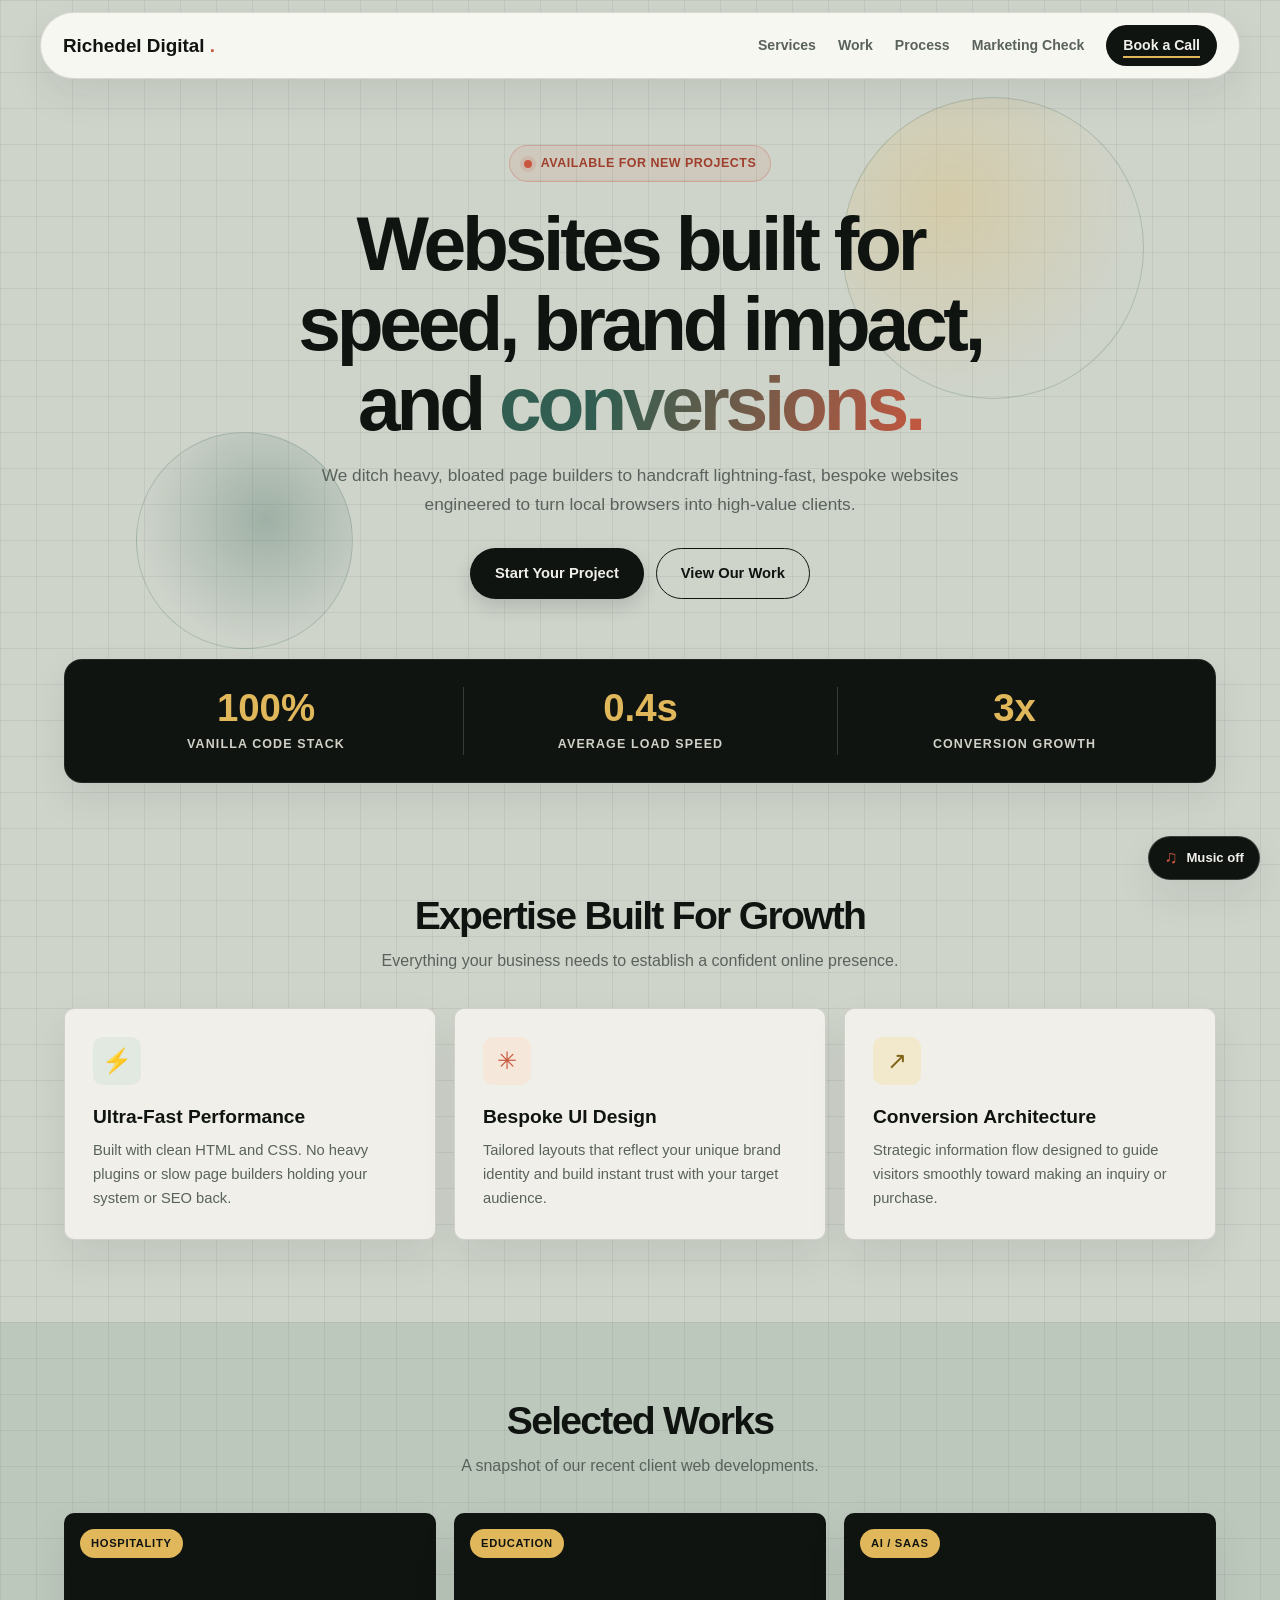
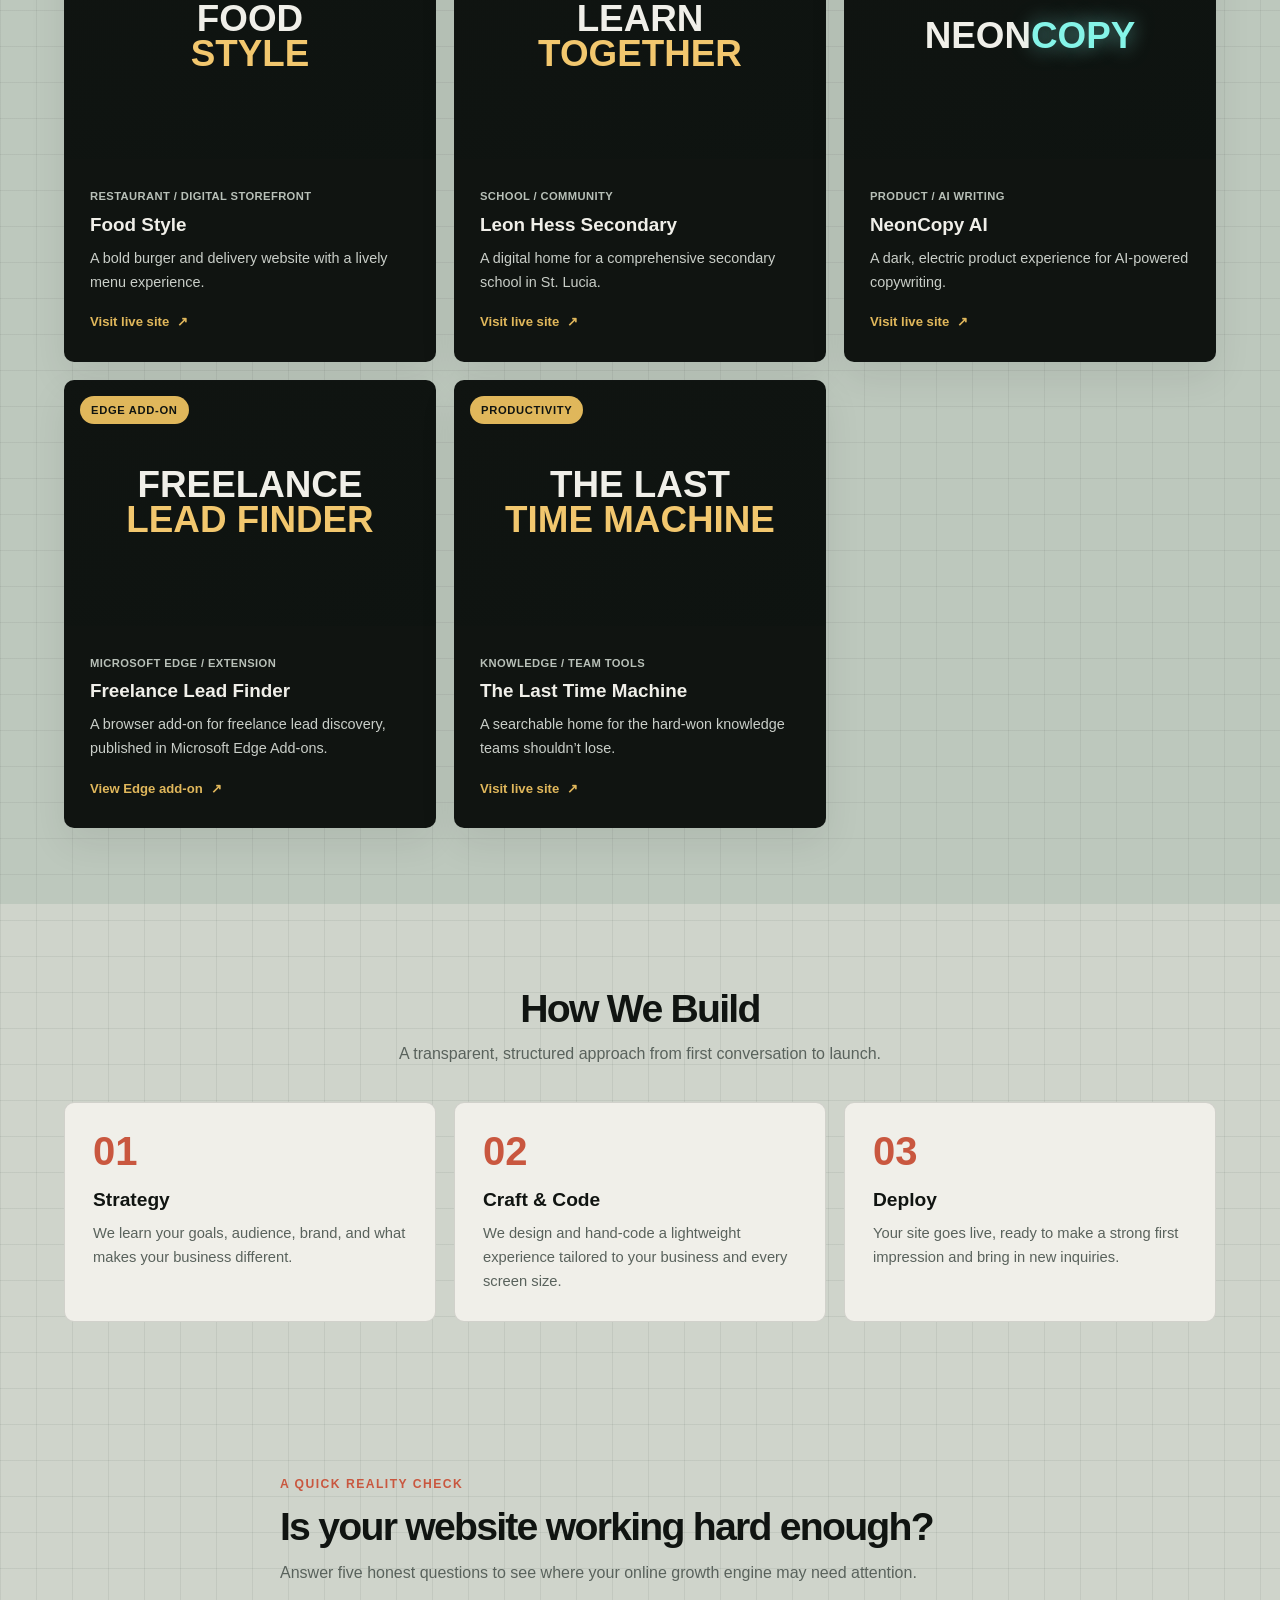
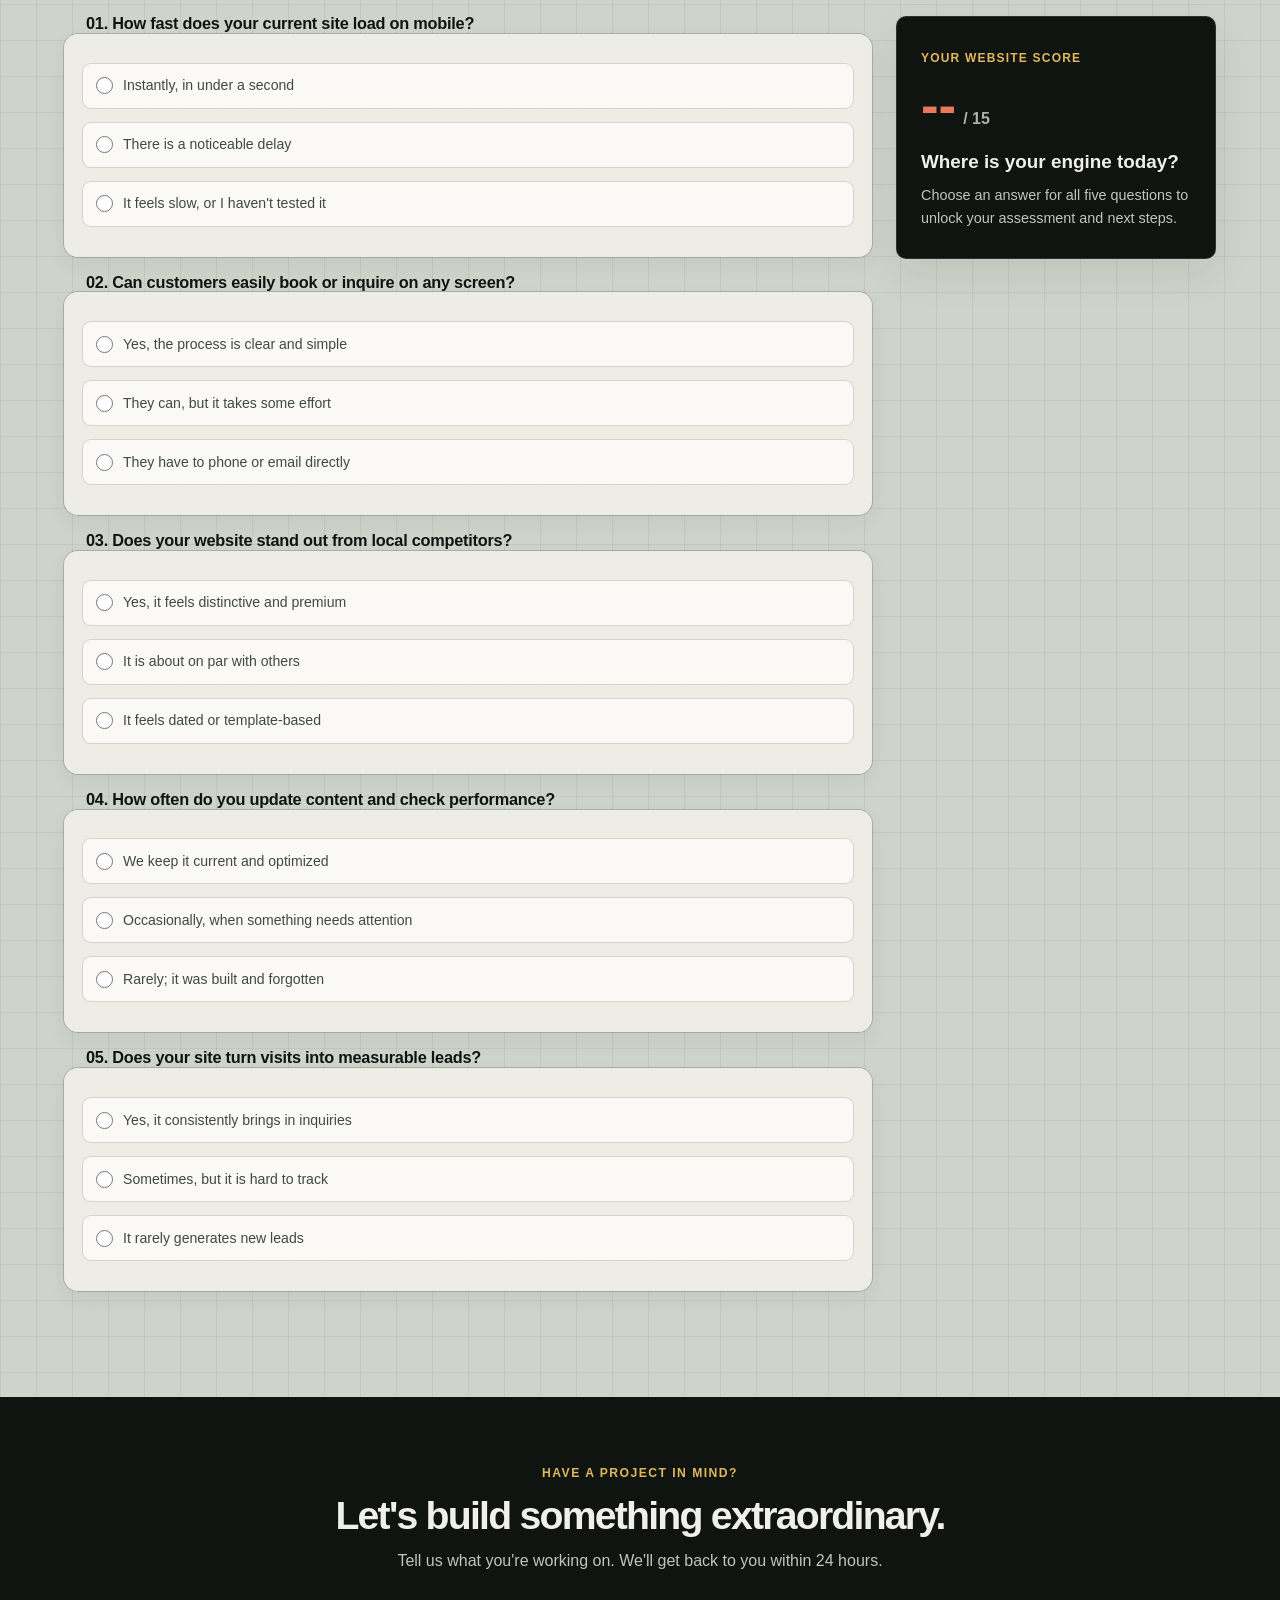
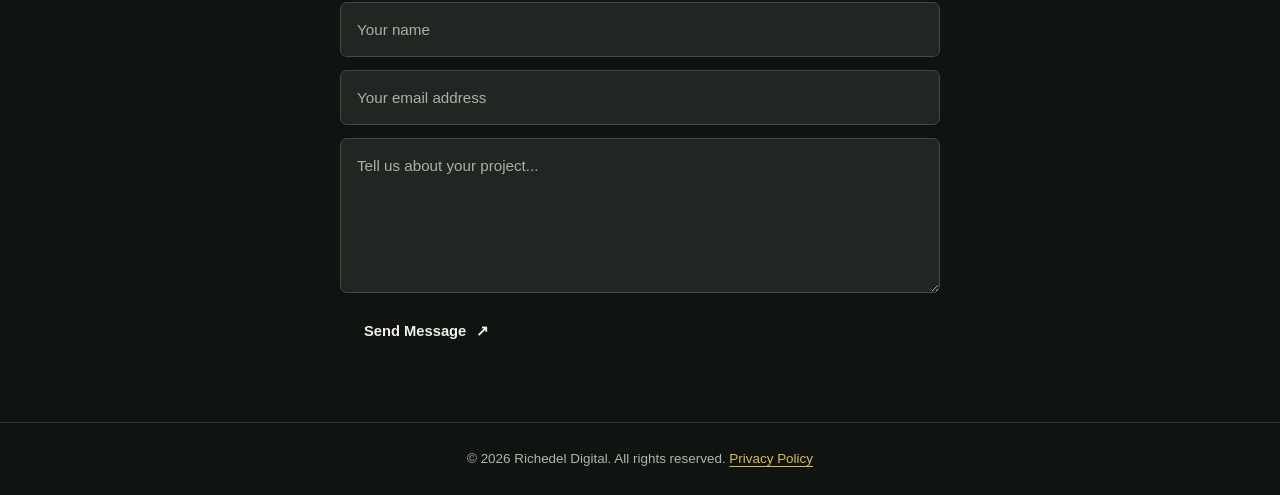
==== commit e192bc87: "Publish privacy policy and book transition" ====
--- a/index.html
+++ b/index.html
@@ -229,7 +229,7 @@
 
   <!-- Footer -->
   <footer>
-    <p>&copy; 2026 Richedel Digital. All rights reserved.</p>
+    <p>&copy; 2026 Richedel Digital. All rights reserved. <a href="privacy.html">Privacy Policy</a></p>
   </footer>
 
   <button class="music-control" id="music-control" type="button" aria-label="Play background music" aria-pressed="false">
@@ -242,3 +242,4 @@
 </body>
 </html>
 
+
--- a/style.css
+++ b/style.css
@@ -507,6 +507,7 @@
 .image-food { background-image: url("https://images.unsplash.com/photo-1568901346375-23c9450c58cd?auto=format&fit=crop&w=1000&q=85"); }
 .image-school { background-image: url("https://images.unsplash.com/photo-1509062522246-3755977927d7?auto=format&fit=crop&w=1000&q=85"); }
 .image-neon { background-image: url("https://images.unsplash.com/photo-1519608487953-e999c86e7455?auto=format&fit=crop&w=1000&q=85"); }
+.image-lead-finder { background-image: url("https://images.unsplash.com/photo-1460925895917-afdab827c52f?auto=format&fit=crop&w=1000&q=85"); }
 .image-niche { background-image: url("https://images.unsplash.com/photo-1497366754035-f200968a6e72?auto=format&fit=crop&w=1000&q=85"); }
 .image-time { background-image: url("https://images.unsplash.com/photo-1518770660439-4636190af475?auto=format&fit=crop&w=1000&q=85"); }
 .project-name em { color: #f2c76e; font-style: normal; }
@@ -592,23 +593,25 @@
 
 .question-block {
   display: grid;
-  gap: 9px;
+  gap: 13px;
   min-width: 0;
   padding: 18px;
-  border: 1px solid rgba(23, 28, 25, 0.2);
+  border: 0;
   border-radius: 14px;
   background: rgba(240, 239, 233, 0.92);
-  box-shadow: 0 8px 20px rgba(23, 28, 25, 0.055);
+  box-shadow: 0 0 0 1px rgba(23, 28, 25, 0.2), 0 8px 20px rgba(23, 28, 25, 0.055);
 }
 
 .question-block legend {
+  position: relative;
+  top: -4px;
   display: block;
   width: 100%;
   max-width: 100%;
-  margin: 0 0 7px;
-  padding: 0 4px 10px;
-  border-bottom: 1px solid rgba(23, 28, 25, 0.13);
-  background: rgba(240, 239, 233, 0.92);
+  margin: 0 0 5px;
+  padding: 0 4px 12px;
+  border-bottom: 0;
+  background: transparent;
   font-weight: 700;
   font-size: 1.02rem;
   letter-spacing: -0.015em;
@@ -617,6 +620,8 @@
 }
 
 .question-block label {
+  position: relative;
+  top: -12px;
   display: flex;
   min-height: 46px;
   align-items: center;
@@ -818,6 +823,225 @@
   clip-path: inset(50%);
 }
 
+.privacy-policy {
+  max-width: none;
+  padding: 64px max(24px, calc((100% - 900px) / 2));
+  background: #202722;
+  color: var(--surface);
+}
+
+.privacy-book-arrival body {
+  animation: privacy-page-arrive 700ms cubic-bezier(.2, .8, .2, 1) both;
+}
+
+.privacy-policy-content h1 {
+  margin-bottom: 8px;
+  font-family: var(--heading);
+  font-size: 2.2rem;
+  line-height: 1.2;
+}
+
+.privacy-policy-content h2 {
+  margin: 24px 0 6px;
+  font-family: var(--heading);
+  font-size: 1.05rem;
+}
+
+.privacy-policy-content p {
+  color: #c0c6bf;
+  font-size: 0.9rem;
+}
+
+.privacy-policy-content p + p {
+  margin-top: 10px;
+}
+
+.privacy-policy-content .privacy-updated {
+  color: #a8b0a8;
+  font-size: 0.8rem;
+}
+
+.privacy-policy-content a,
+footer a {
+  color: var(--gold);
+  text-underline-offset: 3px;
+}
+
+.privacy-transition {
+  position: fixed;
+  z-index: 1000;
+  inset: 0;
+  display: grid;
+  place-items: center;
+  overflow: hidden;
+  background: #030504;
+  opacity: 0;
+  perspective: 1400px;
+  pointer-events: none;
+  transition: opacity 300ms ease;
+}
+
+.privacy-transition.is-active { opacity: 1; }
+.privacy-transition.is-active .law-book {
+  animation: law-book-arrive 520ms 150ms cubic-bezier(.18, .84, .22, 1) forwards,
+    law-book-zoom 460ms 2250ms cubic-bezier(.5, 0, .8, .4) forwards;
+}
+
+.law-book {
+  position: relative;
+  width: clamp(300px, 48vw, 570px);
+  aspect-ratio: 1.42;
+  opacity: 0;
+  transform: translateY(28px) scale(.88);
+  transform-style: preserve-3d;
+  will-change: transform, opacity;
+  animation: law-book-arrive 520ms 150ms cubic-bezier(.18, .84, .22, 1) forwards;
+}
+
+.law-book-pages {
+  position: absolute;
+  inset: 4% 2% 5%;
+  display: grid;
+  grid-template-columns: 1fr 1fr;
+  overflow: hidden;
+  border-radius: 5px 9px 9px 5px;
+  background: #eee7d7;
+  box-shadow: 0 0 0 2px rgba(215, 192, 139, .45), inset 0 0 24px rgba(71, 53, 25, .14);
+  opacity: 0;
+  transform: scaleX(.58);
+  transform-origin: center;
+  will-change: transform, opacity;
+  animation: law-pages-reveal 420ms 1830ms ease-out forwards;
+}
+
+.law-book-page {
+  position: relative;
+  overflow: hidden;
+  padding: clamp(12px, 2vw, 24px) clamp(10px, 1.7vw, 20px);
+  background: #fffdf7;
+  color: #34332e;
+  font-family: Georgia, "Times New Roman", serif;
+}
+
+.law-book-page:first-child {
+  border-right: 1px solid rgba(75, 67, 49, .26);
+  box-shadow: inset -9px 0 13px -12px #302a20;
+  padding-left: clamp(16px, 3vw, 34px);
+}
+
+.law-book-page:last-child {
+  box-shadow: inset 9px 0 13px -12px #302a20;
+  padding-right: clamp(16px, 3vw, 34px);
+}
+
+.law-book-page strong {
+  display: block;
+  margin-bottom: 9px;
+  color: #77643a;
+  font-family: var(--heading);
+  font-size: clamp(7px, .95vw, 11px);
+  font-weight: 800;
+  letter-spacing: .14em;
+}
+
+.law-book-page p {
+  margin-top: 7px;
+  font-size: clamp(7px, .95vw, 11px);
+  line-height: 1.55;
+}
+
+.book-note {
+  position: absolute;
+  right: 12%;
+  bottom: 8%;
+  color: #77684b;
+  font-size: clamp(6px, .75vw, 9px);
+  font-style: italic;
+  letter-spacing: .04em;
+}
+
+.book-cover-panel {
+  position: absolute;
+  z-index: 2;
+  top: 2%;
+  bottom: 3%;
+  width: 50%;
+  border: 1px solid rgba(224, 183, 91, .65);
+  background: linear-gradient(145deg, #24483c, #10251e 70%);
+  backface-visibility: hidden;
+  transform-style: preserve-3d;
+  will-change: transform;
+}
+
+.book-cover-panel::after {
+  position: absolute;
+  inset: 8px;
+  border: 1px solid rgba(224, 183, 91, .38);
+  content: "";
+  backface-visibility: hidden;
+}
+
+.book-cover-left {
+  left: 0;
+  border-right-color: rgba(224, 183, 91, .18);
+  border-radius: 10px 0 0 10px;
+  box-shadow: inset -15px 0 18px -18px #030504;
+  transform-origin: right center;
+  animation: law-cover-left-open 900ms 1200ms cubic-bezier(.2, .78, .2, 1) forwards;
+}
+
+.book-cover-right {
+  right: 0;
+  border-left-color: rgba(224, 183, 91, .18);
+  border-radius: 0 10px 10px 0;
+  box-shadow: inset 15px 0 18px -18px #030504;
+  transform-origin: left center;
+  animation: law-cover-right-open 900ms 1200ms cubic-bezier(.2, .78, .2, 1) forwards;
+}
+
+.law-book-cover-title {
+  position: absolute;
+  z-index: 3;
+  inset: 0;
+  display: flex;
+  align-items: center;
+  flex-direction: column;
+  justify-content: center;
+  color: #f0e5ca;
+  text-align: center;
+  text-shadow: 0 3px 14px rgba(0, 0, 0, .55);
+  animation: law-title-fade 260ms 1200ms ease forwards;
+}
+
+.law-book-seal {
+  display: grid;
+  width: clamp(36px, 5vw, 56px);
+  aspect-ratio: 1;
+  place-items: center;
+  margin-bottom: 12px;
+  border: 1px solid var(--gold);
+  border-radius: 50%;
+  color: var(--gold);
+  font-family: Georgia, serif;
+  font-size: clamp(22px, 3vw, 34px);
+}
+
+.law-book-cover-title strong {
+  font-family: Georgia, "Times New Roman", serif;
+  font-size: clamp(25px, 4.6vw, 52px);
+  font-weight: 600;
+  letter-spacing: .12em;
+  line-height: .98;
+}
+
+.law-book-cover-title small {
+  margin-top: 16px;
+  color: #dfc891;
+  font-size: clamp(8px, 1.2vw, 11px);
+  font-weight: 700;
+  letter-spacing: .22em;
+}
+
 footer {
   padding: 25px 20px;
   border-top: 1px solid rgba(255, 255, 255, 0.12);
@@ -841,6 +1065,33 @@
     opacity: 1;
     transform: translateY(0);
   }
+}
+
+@keyframes law-book-arrive {
+  from {
+    opacity: 0;
+    transform: translateY(28px) scale(.88);
+  }
+  to {
+    opacity: 1;
+    transform: translateY(0) scale(1);
+  }
+}
+
+@keyframes law-book-zoom {
+  from { opacity: 1; transform: translate3d(0, 0, 0) scale(1); }
+  to { opacity: 0; transform: translate3d(0, 0, 0) scale(2.75); }
+}
+
+@keyframes law-cover-left-open { to { transform: rotateY(154deg); } }
+@keyframes law-cover-right-open { to { transform: rotateY(-154deg); } }
+@keyframes law-title-fade { to { opacity: 0; transform: scale(.96); } }
+@keyframes law-pages-reveal {
+  to { opacity: 1; transform: scaleX(1); }
+}
+@keyframes privacy-page-arrive {
+  from { opacity: 0; transform: translateY(12px); }
+  to { opacity: 1; transform: translateY(0); }
 }
 
 @keyframes pulse {
@@ -1043,5 +1294,12 @@
   .project-card:hover .project-image { background-size: cover; }
   .hero::before, .hero::after { animation: none; }
   .hero-highlight { animation: none; background-position: 50% 50%; }
-}
-
+  .privacy-transition,
+  .law-book,
+  .law-book-pages,
+  .book-cover-panel,
+  .law-book-cover-title { animation: none !important; transition: none !important; }
+  .privacy-book-arrival body { animation: none !important; }
+}
+
+
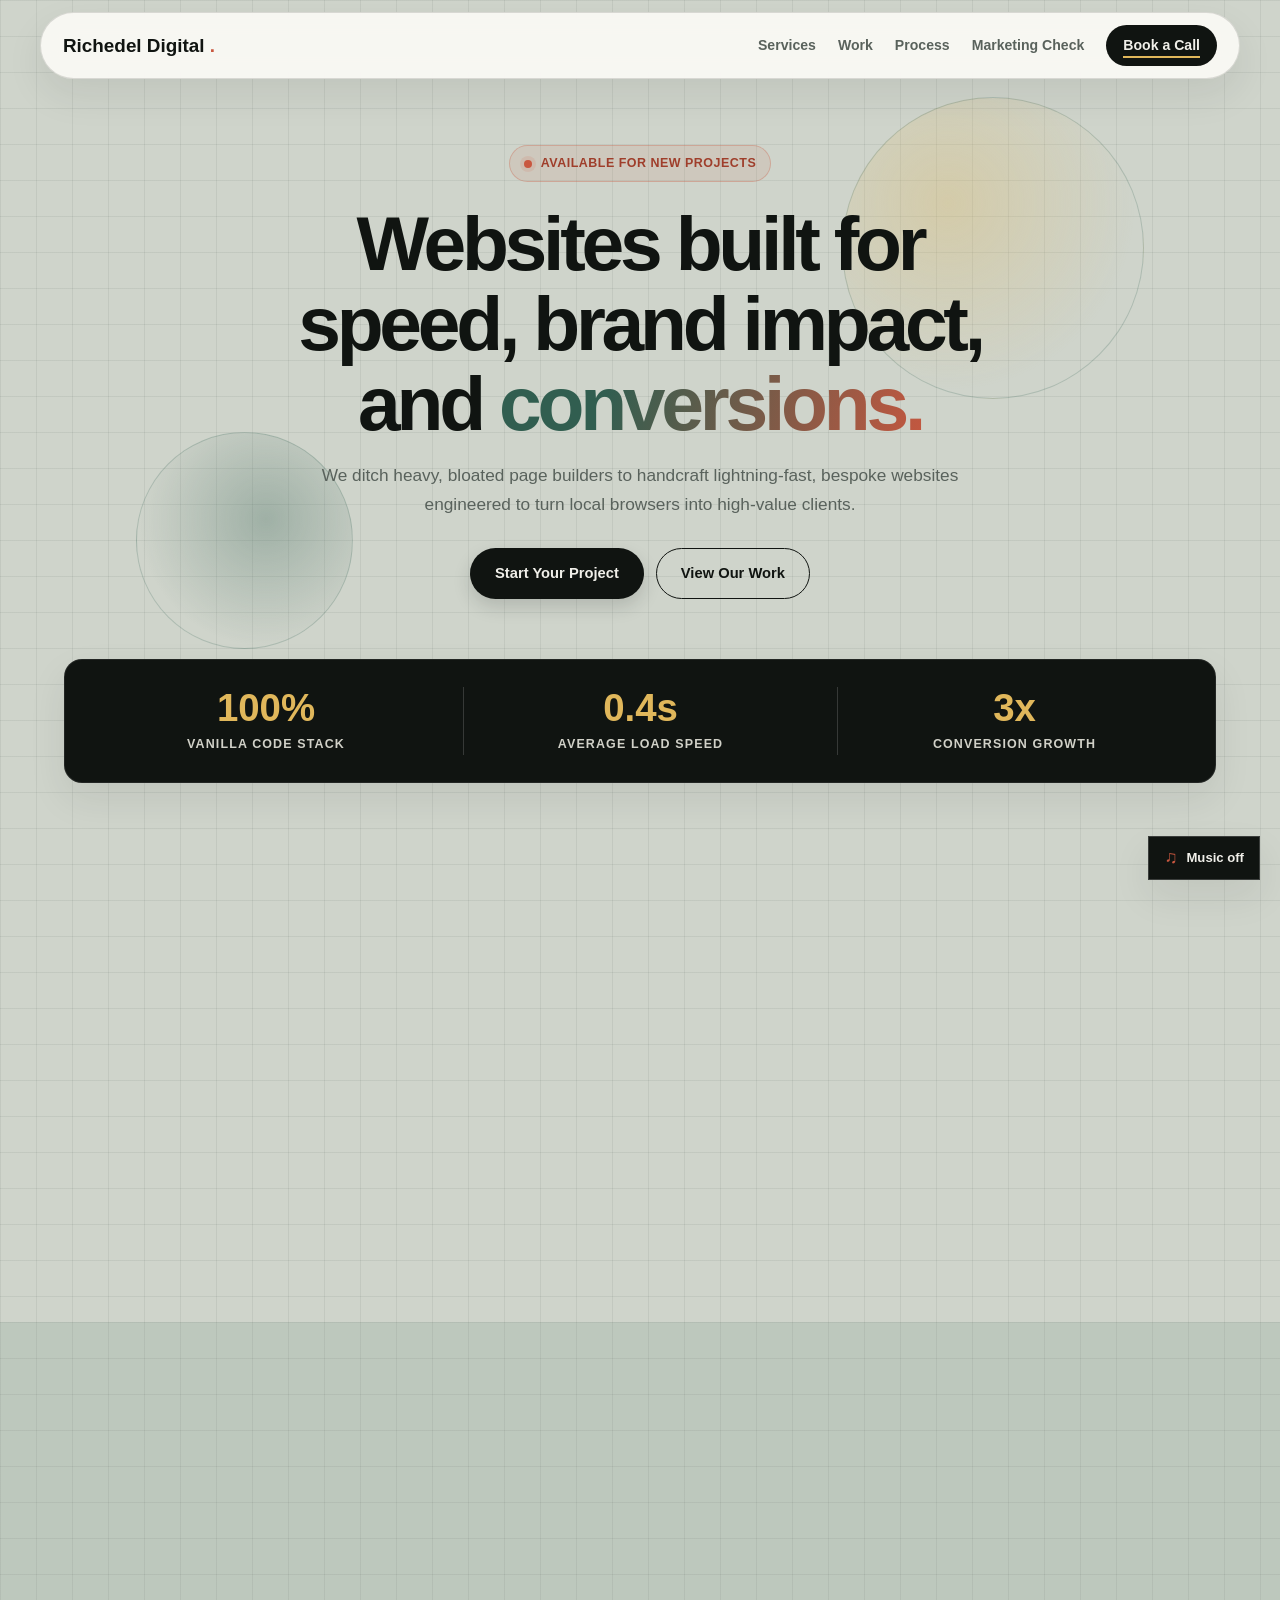
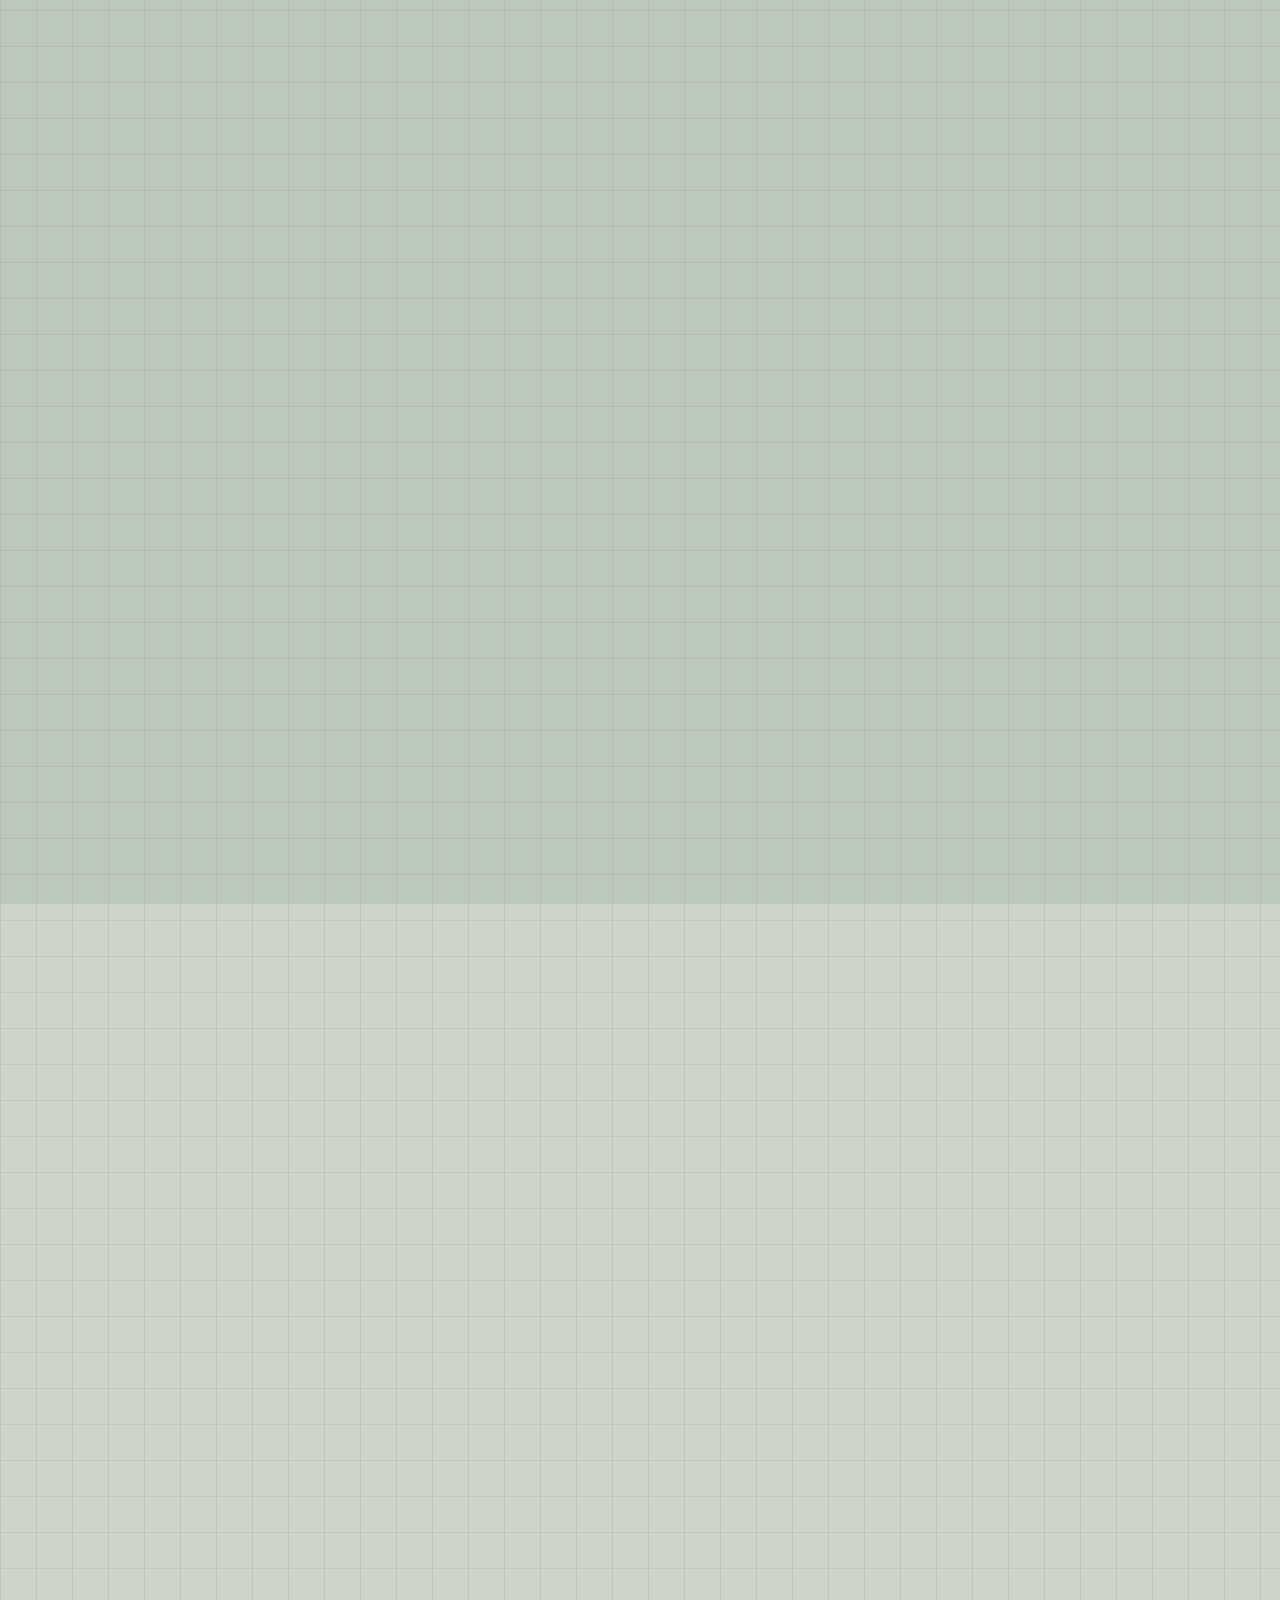
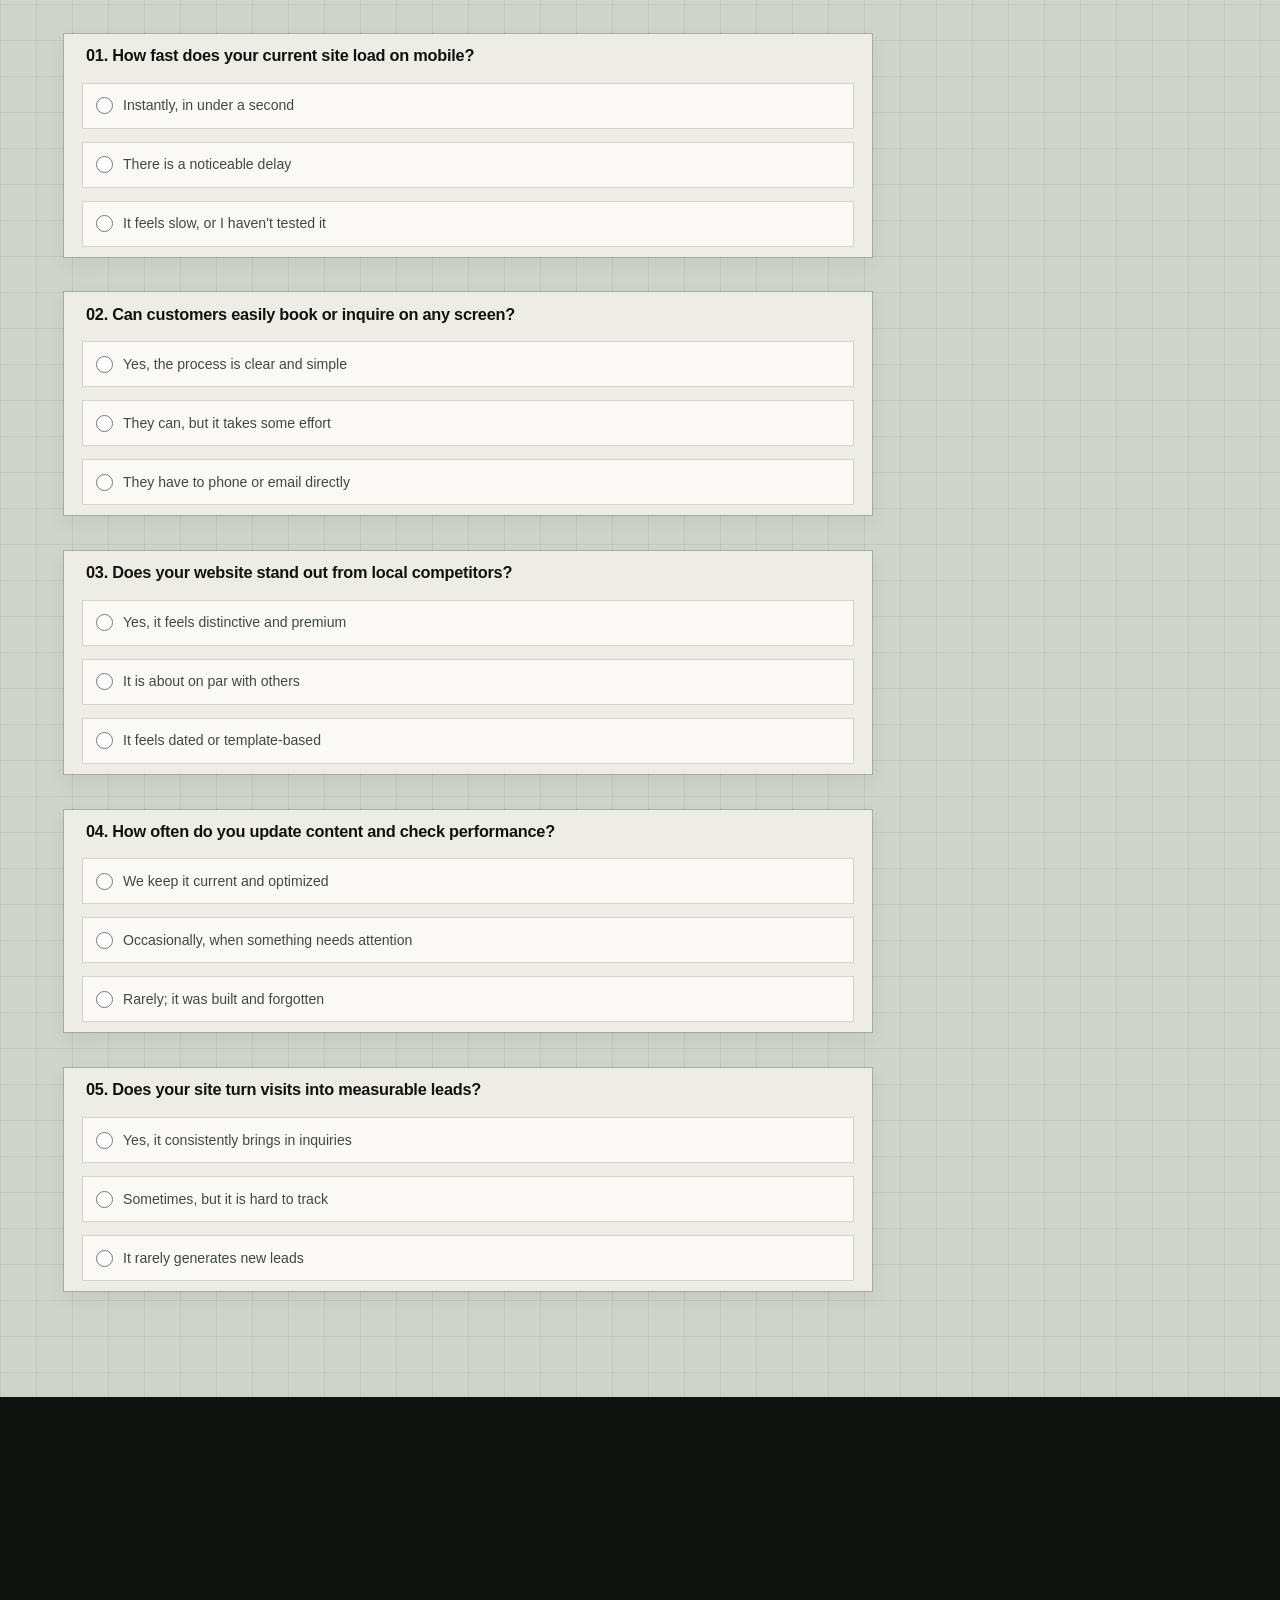
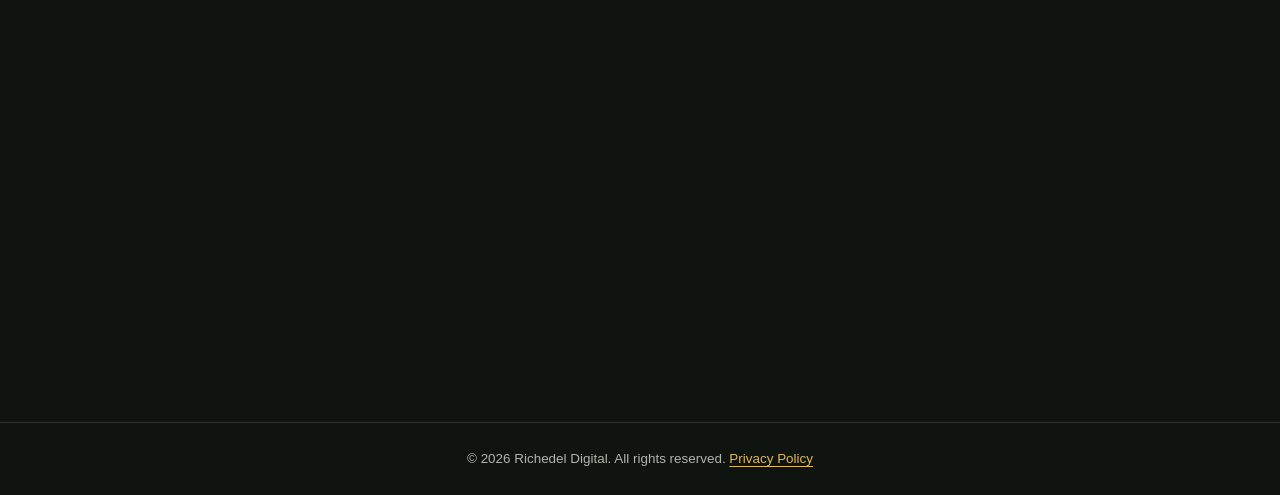
==== commit c34d841b: "Sequence site intro before entrance animations" ====
--- a/index.html
+++ b/index.html
@@ -9,10 +9,19 @@
   <link rel="preconnect" href="https://fonts.googleapis.com">
   <link rel="preconnect" href="https://fonts.gstatic.com" crossorigin>
   <link href="https://fonts.googleapis.com/css2?family=DM+Sans:wght@400;500;600;700&family=Manrope:wght@500;600;700;800&display=swap" rel="stylesheet">
+  <script>
+    (() => {
+      if (!window.matchMedia('(prefers-reduced-motion: reduce)').matches) {
+        document.documentElement.classList.add('site-intro-pending', 'site-intro-sequencing');
+        window.setTimeout(() => document.documentElement.classList.remove('site-intro-pending', 'site-intro-sequencing'), 3800);
+      }
+    })();
+  </script>
   <link rel="stylesheet" href="style.css">
   <script src="script.js" defer></script>
 </head>
 <body>
+  <div class="site-intro" aria-hidden="true"><span>Richedel Digital</span></div>
   <div class="scroll-progress" id="scroll-progress" aria-hidden="true"></div>
 
   <!-- Header / Navigation -->
--- a/style.css
+++ b/style.css
@@ -43,6 +43,57 @@
   color: var(--ink);
   font-family: var(--body);
   line-height: 1.65;
+}
+
+.site-intro {
+  position: fixed;
+  z-index: 2000;
+  inset: 0;
+  display: grid;
+  place-items: center;
+  overflow: hidden;
+  background: #050706;
+  opacity: 0;
+  pointer-events: none;
+  visibility: hidden;
+  transition: opacity 760ms cubic-bezier(.76, 0, .24, 1), visibility 760ms;
+}
+
+.site-intro span {
+  padding: 0 24px;
+  color: transparent;
+  background: linear-gradient(105deg, #7c817b 0%, #aeb2aa 34%, #fffdf3 48%, #c4a35b 53%, #e9e6d8 58%, #8b9089 76%);
+  background-size: 260% 100%;
+  background-position: 100% 50%;
+  background-clip: text;
+  -webkit-background-clip: text;
+  font-family: var(--heading);
+  font-size: clamp(1.8rem, 5.4vw, 4.4rem);
+  font-weight: 700;
+  letter-spacing: -.055em;
+  line-height: 1.12;
+  text-align: center;
+  white-space: nowrap;
+  opacity: 0;
+  transform: translateY(8px);
+  animation: intro-wordmark 1.8s cubic-bezier(.2, .7, .2, 1) forwards;
+}
+
+.site-intro-pending .site-intro {
+  opacity: 1;
+  visibility: visible;
+}
+
+.site-intro-pending body {
+  overflow: hidden;
+}
+
+.site-intro-sequencing body .hero,
+.site-intro-sequencing body .hero::before,
+.site-intro-sequencing body .hero::after,
+.site-intro-sequencing body .badge-dot,
+.site-intro-sequencing body .hero-highlight {
+  animation-play-state: paused;
 }
 
 button,
@@ -384,7 +435,7 @@
   min-width: 0;
   padding: 28px;
   border: 1px solid var(--line);
-  border-radius: 10px;
+  border-radius: 0;
   background: var(--surface);
   box-shadow: var(--shadow);
   transition: transform 220ms ease, border-color 220ms ease;
@@ -403,7 +454,7 @@
   align-items: center;
   justify-content: center;
   margin-bottom: 20px;
-  border-radius: 10px;
+  border-radius: 0;
   background: #e1e9e1;
   color: var(--green);
   font-size: 1.5rem;
@@ -460,7 +511,7 @@
   min-width: 0;
   overflow: hidden;
   border: 1px solid rgba(23, 28, 25, 0.2);
-  border-radius: 10px;
+  border-radius: 0;
   background: var(--ink);
   color: var(--surface);
   box-shadow: var(--shadow);
@@ -520,7 +571,7 @@
   top: 15px;
   left: 15px;
   padding: 5px 11px;
-  border-radius: 999px;
+  border-radius: 0;
   background: var(--gold);
   color: var(--ink);
   font-size: 0.7rem;
@@ -597,14 +648,14 @@
   min-width: 0;
   padding: 18px;
   border: 0;
-  border-radius: 14px;
+  border-radius: 0;
   background: rgba(240, 239, 233, 0.92);
   box-shadow: 0 0 0 1px rgba(23, 28, 25, 0.2), 0 8px 20px rgba(23, 28, 25, 0.055);
 }
 
 .question-block legend {
   position: relative;
-  top: -4px;
+  top: 28px;
   display: block;
   width: 100%;
   max-width: 100%;
@@ -621,14 +672,14 @@
 
 .question-block label {
   position: relative;
-  top: -12px;
+  top: 8px;
   display: flex;
   min-height: 46px;
   align-items: center;
   gap: 10px;
   padding: 10px 13px;
   border: 1px solid rgba(23, 28, 25, 0.17);
-  border-radius: 9px;
+  border-radius: 0;
   background: #faf9f5;
   color: #3f4943;
   cursor: pointer;
@@ -660,7 +711,7 @@
   top: 100px;
   padding: 27px 24px;
   border: 1px solid rgba(255, 255, 255, 0.12);
-  border-radius: 10px;
+  border-radius: 0;
   background: var(--ink);
   color: var(--surface);
   box-shadow: var(--shadow);
@@ -752,7 +803,7 @@
   width: 100%;
   padding: 14px 16px;
   border: 1px solid #414a43;
-  border-radius: 7px;
+  border-radius: 0;
   outline: none;
   background: #202722;
   color: var(--surface);
@@ -788,7 +839,7 @@
   gap: 9px;
   padding: 10px 15px;
   border: 1px solid rgba(255, 255, 255, 0.18);
-  border-radius: 999px;
+  border-radius: 0;
   background: var(--ink);
   box-shadow: var(--shadow);
   color: var(--surface);
@@ -904,7 +955,7 @@
   display: grid;
   grid-template-columns: 1fr 1fr;
   overflow: hidden;
-  border-radius: 5px 9px 9px 5px;
+  border-radius: 0;
   background: #eee7d7;
   box-shadow: 0 0 0 2px rgba(215, 192, 139, .45), inset 0 0 24px rgba(71, 53, 25, .14);
   opacity: 0;
@@ -984,7 +1035,7 @@
 .book-cover-left {
   left: 0;
   border-right-color: rgba(224, 183, 91, .18);
-  border-radius: 10px 0 0 10px;
+  border-radius: 0;
   box-shadow: inset -15px 0 18px -18px #030504;
   transform-origin: right center;
   animation: law-cover-left-open 900ms 1200ms cubic-bezier(.2, .78, .2, 1) forwards;
@@ -993,7 +1044,7 @@
 .book-cover-right {
   right: 0;
   border-left-color: rgba(224, 183, 91, .18);
-  border-radius: 0 10px 10px 0;
+  border-radius: 0;
   box-shadow: inset 15px 0 18px -18px #030504;
   transform-origin: left center;
   animation: law-cover-right-open 900ms 1200ms cubic-bezier(.2, .78, .2, 1) forwards;
@@ -1067,6 +1118,13 @@
   }
 }
 
+@keyframes intro-wordmark {
+  0% { opacity: 0; transform: translateY(8px); background-position: 100% 50%; }
+  18% { opacity: 1; transform: translateY(0); }
+  78% { opacity: 1; background-position: 0% 50%; }
+  100% { opacity: 0; background-position: -40% 50%; }
+}
+
 @keyframes law-book-arrive {
   from {
     opacity: 0;
@@ -1295,6 +1353,8 @@
   .hero::before, .hero::after { animation: none; }
   .hero-highlight { animation: none; background-position: 50% 50%; }
   .privacy-transition,
+  .site-intro,
+  .site-intro span,
   .law-book,
   .law-book-pages,
   .book-cover-panel,
